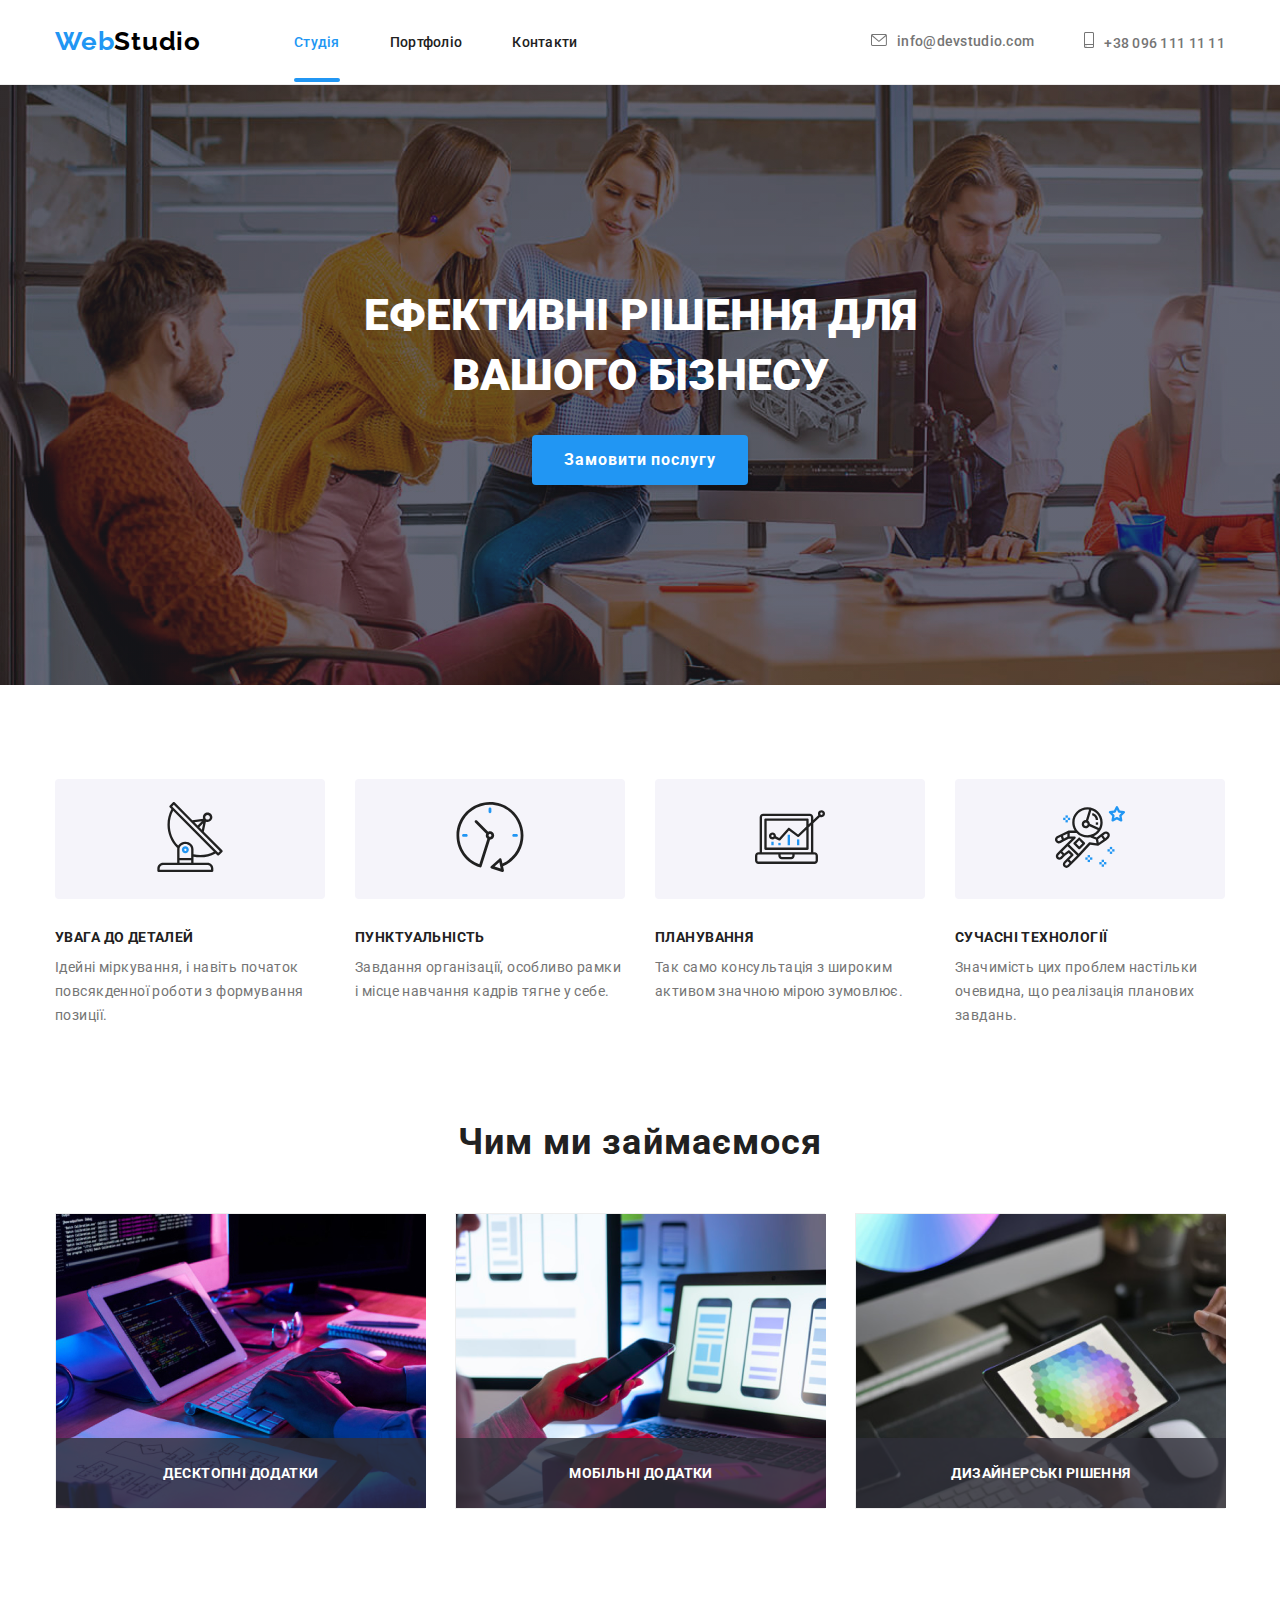
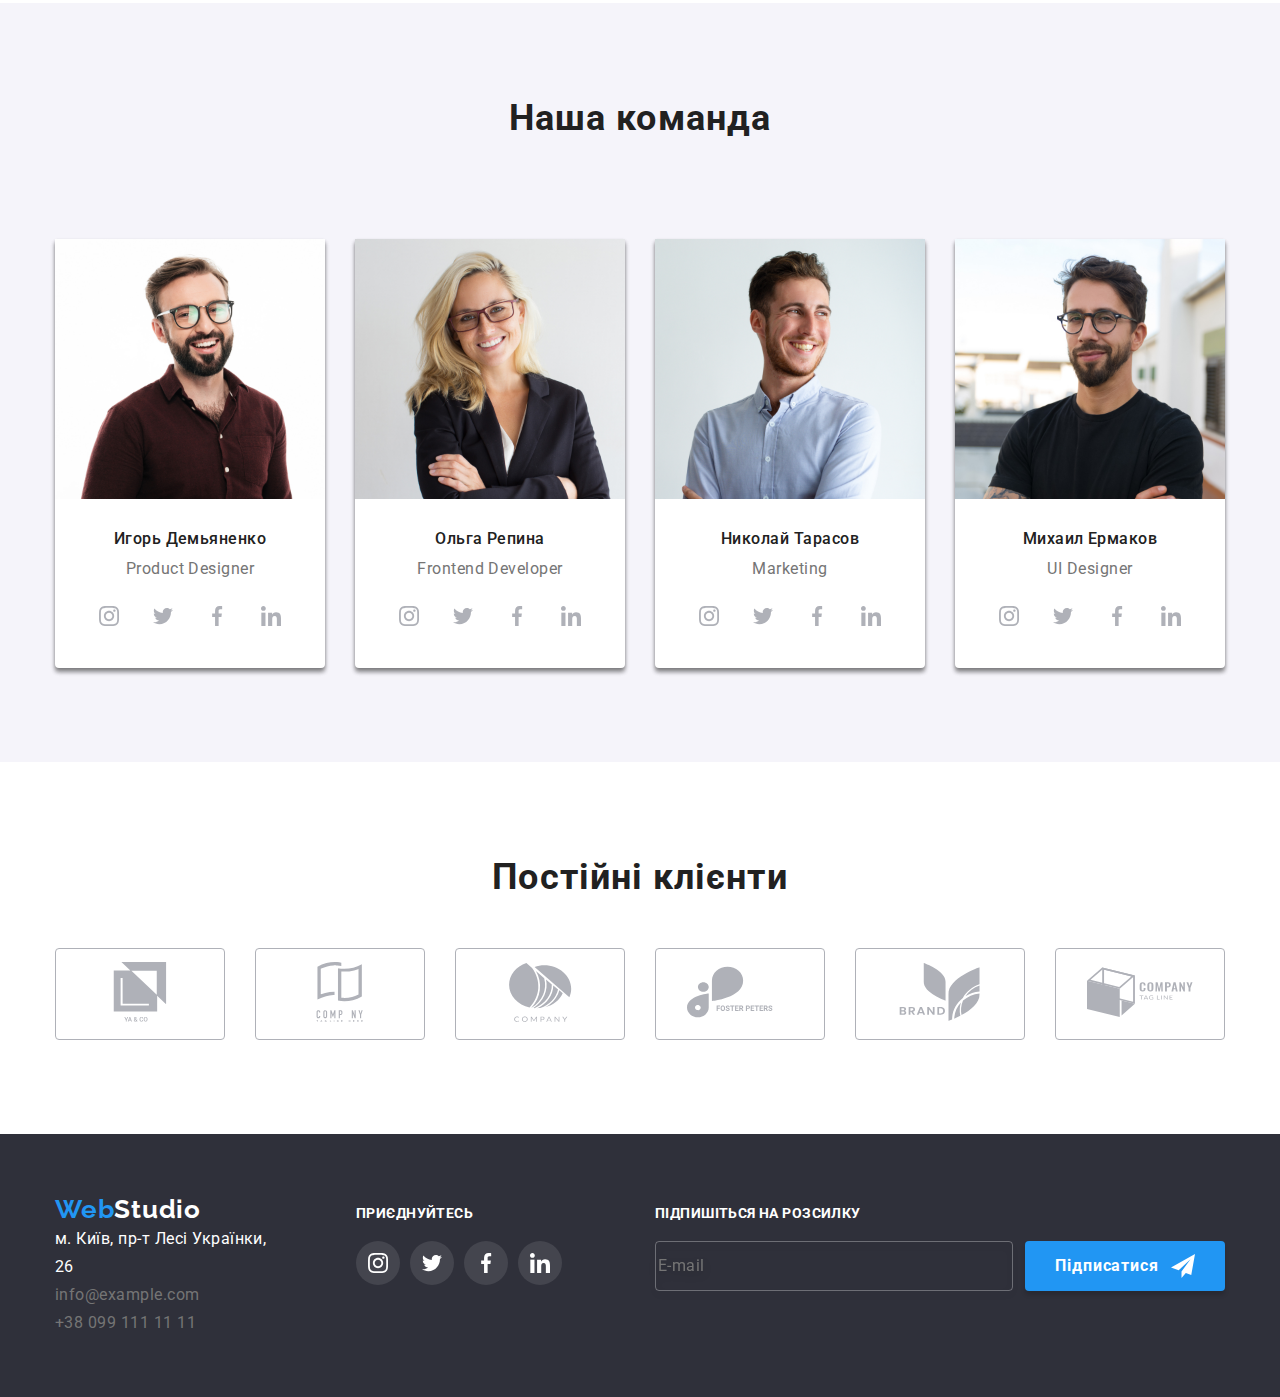
==== index.html @ ec744580 "hw#8" ====
<!DOCTYPE html>
<html lang="uk">
  <head>
    <meta charset="UTF-8" />
    <meta http-equiv="X-UA-Compatible" content="IE=edge" />
    <meta name="viewport" content="width=device-width, initial-scale=1.0" />
    <title>Document</title>
    <link rel="preconnect" href="https://fonts.googleapis.com" />
    <link rel="preconnect" href="https://fonts.gstatic.com" crossorigin />
    <link
      href="https://fonts.googleapis.com/css2?family=Raleway:wght@700&family=Roboto:wght@400;500;700;900&display=swap"
      rel="stylesheet"
    />
    <link
      rel="stylesheet"
      href="https://cdn.jsdelivr.net/npm/modern-normalize@1.1.0/modern-normalize.min.css"
    />
    <link rel="stylesheet" href="./css/main.min.css"/>
  </head>
  <body>
    <!--HEADER-->
    <header class="main-header">
      <div class="container main-header-container">
        <nav class="navigation">
          <a class="link logo" href="" lang="en"
            >Web<span class="logo__title">Studio</span></a
          >
          <ul class="menu list">
            <li class="menu__item">
              <a class="menu__link link current" href="./index.html">Студія</a>
            </li>
            <li class="menu__item">
              <a class="menu__link link" href="./portfolio.html">Портфоліо</a>
            </li>
            <li class="menu__item">
              <a class="menu__link link" href="">Контакти</a>
            </li>
          </ul>
        </nav>
        <ul class="list navigation list-contacts menu">
          <li class="menu__item">
            <div class="logo-contacts">
              <a class="contacts link" href="mailto:info@devstudio.com">
                <svg class="contacts__logo" width="16" height="12">
                  <use href="./images/sprite.svg#icon-mail"></use>
                </svg>info@devstudio.com</a>
            </div>
          </li>
          <li class="menu__item">
            <div class="logo-contacts">
              <a class="contacts link" href="tel:+380961111111">
                <svg class="contacts__logo" width="10" height="16">
                  <use href="./images/sprite.svg#icon-smartphone"></use>
                </svg>+38 096 111 11 11</a>
            </div>
          </li>
        </ul>
      </div>
    </header>
    <main>
      <!--HERO-->
      <section class="hero">
        <div class="container">
          <h1 class="main-title">Ефективні рішення для вашого бізнесу</h1>
          <button class="modal-btn" type="button" data-modal-open>Замовити послугу</button>
        </div>
      </section>
      <!--ABOUT-->
      <section class="section-main">
        <div class="container">
          <h2 hidden>Нащі переваги</h2>
          <ul class="list case">
            <li class="case__link">
              <div class="case__item">
                <div class="case__thumb">
                  <a href="" class="">
                    <svg class="case__logo" width="70" height="70">
                      <use href="./images/sprite.svg#icon-antenna"></use>
                    </svg>
                  </a>
                </div>
                <h3 class="case__title">УВАГА ДО ДЕТАЛЕЙ</h3>
                <p class="case__descr">
                  Ідейні міркування, і навіть початок повсякденної роботи з формування позиції.
                </p>
              </div>
            </li>
            <li class="case__link">
              <div class="case__item">
                <div class="case__thumb">
                  <a href="" class="">
                    <svg class="case__logo" width="70" height="70">
                      <use href="./images/sprite.svg#icon-clock"></use>
                    </svg>
                  </a>
                </div>
                <h3 class="case__title">ПУНКТУАЛЬНІСТЬ</h3>
                <p class="case__descr">
                  Завдання організації, особливо рамки і місце навчання кадрів тягне у себе.
                </p>
              </div>
            </li>
            <li class="case__link">
              <div class="case__item">
                <div class="case__thumb">
                  <a href="" class="">
                    <svg class="case__logo" width="70" height="70">
                      <use href="./images/sprite.svg#icon-diagram"></use>
                    </svg>
                  </a>
                </div>
                <h3 class="case__title">ПЛАНУВАННЯ</h3>
                <p class="case__descr">
                  Так само консультація з широким активом значною мірою зумовлює.
                </p>
              </div>
            </li>
            <li class="case__link">
              <div class="case__item">
                <div class="case__thumb">
                  <a href="" class="">
                    <svg class="case__logo" width="70" height="70">
                      <use href="./images/sprite.svg#icon-astronaut"></use>
                    </svg>
                  </a>
                </div>
                <h3 class="case__title">СУЧАСНІ ТЕХНОЛОГІЇ</h3>
                <p class="case__descr">
                  Значимість цих проблем настільки очевидна, що реалізація планових завдань.
                </p>
              </div>
            </li>
          </ul>
        </div>
      </section>
      <section class="section">
        <div class="container">
          <h2 class="section__heading">Чим ми займаємося</h2>
          <ul class="list box">
            <li class="box__element">
              <img
                src="./images/work/work1.jpg"
                alt="Варіант 1"
                width="370"
                height="294"
              />
              <div class="action">
                <p class="element">Десктопні додатки</p>
              </div>
            </li>
            <li class="box__element">
              <img
                src="./images/work/work2.jpg"
                alt="Варіант 2"
                width="370"
                height="294"
              />
              <div class="action">
                <p class="element">Мобільні додатки</p>
              </div>
            </li>
            <li class="box__element">
              <img
                src="./images/work/work3.jpg"
                alt="Варіант 3"
                width="370"
                height="294"
              />
              <div class="action">
                <p class="element">Дизайнерські рішення</p>
              </div>
            </li>
          </ul>
        </div>
      </section>
      <!--TEAM-->
      <section class="section container-team">
        <div class="container">
          <h2 class="section__heading">Наша команда</h2>
          <ul class="list grid">
            <li class="grid__list">
              <img
                src="./images/employers/product-designer.jpg"
                alt="Фото 1"
                width="270"
                height="260"
              />
              <div class="text-box">
                <h3 class="subtitle">Игорь Демьяненко</h3>
                <p class="section-description about" lang="en">
                  Product Designer
                </p>
                <ul class="social-list list">
                  <li class="social-list-item">
                    <a href="" class="social-list-link">
                      <svg class="social-list-icon" width="20" height="20">
                        <use href="./images/sprite.svg#icon-instagram"></use>
                      </svg>
                    </a>
                  </li>
                  <li class="social-list-item">
                    <a href="" class="social-list-link">
                      <svg class="social-list-icon" width="20" height="20">
                        <use href="./images/sprite.svg#icon-twitter"></use>
                      </svg>
                    </a>
                  </li>
                  <li class="social-list-item">
                    <a href="" class="social-list-link">
                      <svg class="social-list-icon" width="20" height="20">
                        <use href="./images/sprite.svg#icon-facebook"></use>
                      </svg>
                    </a>
                  </li>
                  <li class="social-list-item">
                    <a href="" class="social-list-link">
                      <svg class="social-list-icon" width="20" height="20">
                        <use href="./images/sprite.svg#icon-linkedin"></use>
                      </svg>
                    </a>
                  </li>
                </ul>
              </div>
            </li>
            <li class="grid__list">
              <img
                src="./images/employers/frontend-developer.jpg"
                alt="Фото 2"
                width="270"
                height="260"
              />
              <div class="text-box">
                <h3 class="subtitle">Ольга Репина</h3>
                <p class="section-description about" lang="en">
                  Frontend Developer
                </p>
                <ul class="social-list list">
                  <li class="social-list-item">
                    <a href="" class="social-list-link">
                      <svg class="social-list-icon" width="20" height="20">
                        <use href="./images/sprite.svg#icon-instagram"></use>
                      </svg>
                    </a>
                  </li>
                  <li class="social-list-item">
                    <a href="" class="social-list-link">
                      <svg class="social-list-icon" width="20" height="20">
                        <use href="./images/sprite.svg#icon-twitter"></use>
                      </svg>
                    </a>
                  </li>
                  <li class="social-list-item">
                    <a href="" class="social-list-link">
                      <svg class="social-list-icon" width="20" height="20">
                        <use href="./images/sprite.svg#icon-facebook"></use>
                      </svg>
                    </a>
                  </li>
                  <li class="social-list-item">
                    <a href="" class="social-list-link">
                      <svg class="social-list-icon" width="20" height="20">
                        <use href="./images/sprite.svg#icon-linkedin"></use>
                      </svg>
                    </a>
                  </li>
                </ul>
              </div>
            </li>
            <li class="grid__list">
              <img
                src="./images/employers/marketing.jpg"
                alt="Фото 3"
                width="270"
                height="260"
              />
              <div class="text-box">
                <h3 class="subtitle">Николай Тарасов</h3>
                <p class="section-description about" lang="en">Marketing</p>
                <ul class="social-list list">
                  <li class="social-list-item">
                    <a href="" class="social-list-link">
                      <svg class="social-list-icon" width="20" height="20">
                        <use href="./images/sprite.svg#icon-instagram"></use>
                      </svg>
                    </a>
                  </li>
                  <li class="social-list-item">
                    <a href="" class="social-list-link">
                      <svg class="social-list-icon" width="20" height="20">
                        <use href="./images/sprite.svg#icon-twitter"></use>
                      </svg>
                    </a>
                  </li>
                  <li class="social-list-item">
                    <a href="" class="social-list-link">
                      <svg class="social-list-icon" width="20" height="20">
                        <use href="./images/sprite.svg#icon-facebook"></use>
                      </svg>
                    </a>
                  </li>
                  <li class="social-list-item">
                    <a href="" class="social-list-link">
                      <svg class="social-list-icon" width="20" height="20">
                        <use href="./images/sprite.svg#icon-linkedin"></use>
                      </svg>
                    </a>
                  </li>
                </ul>
              </div>
            </li>
            <li class="grid__list">
              <img
                src="./images/employers/ui-designer.jpg"
                alt="Фото 4"
                width="270"
                height="260"
              />
              <div class="text-box">
                <h3 class="subtitle">Михаил Ермаков</h3>
                <p class="section-description about" lang="en">UI Designer</p>
                <ul class="social-list list">
                  <li class="social-list-item">
                    <a href="" class="social-list-link">
                      <svg class="social-list-icon" width="20" height="20">
                        <use href="./images/sprite.svg#icon-instagram"></use>
                      </svg>
                    </a>
                  </li>
                  <li class="social-list-item">
                    <a href="" class="social-list-link">
                      <svg class="social-list-icon" width="20" height="20">
                        <use href="./images/sprite.svg#icon-twitter"></use>
                      </svg>
                    </a>
                  </li>
                  <li class="social-list-item">
                    <a href="" class="social-list-link">
                      <svg class="social-list-icon" width="20" height="20">
                        <use href="./images/sprite.svg#icon-facebook"></use>
                      </svg>
                    </a>
                  </li>
                  <li class="social-list-item">
                    <a href="" class="social-list-link">
                      <svg class="social-list-icon" width="20" height="20">
                        <use href="./images/sprite.svg#icon-linkedin"></use>
                      </svg>
                    </a>
                  </li>
                </ul>
              </div>
            </li>
          </ul>
        </div>
      </section>
    </main>
    <!--CLIENTS-->
    <section class="section">
      <div class="container">
        <h2 class="section__heading">Постійні клієнти</h2>
        <ul class="list grid">
          <li class="grid__item">
            <a href="" class="company">
              <svg class="company__icon" width="106" height="60">
                <use href="./images/sprite.svg#icon-yaco"></use>
              </svg>
            </a>
          </li>
          <li class="grid__item">
            <a href="" class="company">
              <svg class="company__icon" width="106" height="60">
                <use href="./images/sprite.svg#icon-company1"></use>
              </svg>
            </a>
          </li>
          <li class="grid__item">
            <a href="" class="company">
              <svg class="company__icon" width="106" height="60">
                <use href="./images/sprite.svg#icon-company2"></use>
              </svg>
            </a>
          </li>
          <li class="grid__item">
            <a href="" class="company">
              <svg class="company__icon" width="106" height="60">
                <use href="./images/sprite.svg#icon-company3"></use>
              </svg>
            </a>
          </li>
          <li class="grid__item">
            <a href="" class="company">
              <svg class="company__icon" width="106" height="60">
                <use href="./images/sprite.svg#icon-brand"></use>
              </svg>
            </a>
          </li>
          <li class="grid__item">
            <a href="" class="company">
              <svg class="company__icon" width="106" height="60">
                <use href="./images/sprite.svg#icon-company4"></use>
              </svg>
            </a>
          </li>
        </ul>
      </div>
    </section>
    <!--FOOTER-->
    <footer class="bottom">
      <div class="container">
        <div class="footer-containe">
          <address>
            <a class="link logo logo-footer" href="" lang="en"
              >Web<span class="logo-title-white">Studio</span></a
            >
            <ul class="list list-footer">
              <li>
                <a
                  class="link section-description section-description-black logo-footer"
                  href="https://goo.gl/maps/r5gBS1qjFHv6yzp58"
                  target="_blank"
                  rel="noopener noreferrer"
                  >м. Київ, пр-т Лесі Українки, 26</a
                >
              </li>
              <li>
                <a
                  class="link section-description logo-footer"
                  href="mailto:info@example.com"
                  >info@example.com</a
                >
              </li>
              <li>
                <a
                  class="link section-description logo-footer"
                  href="tel:+380991111111"
                  >+38 099 111 11 11</a
                >
              </li>
            </ul>
          </address>
          <div class="menu-footer">
            <h3 class="footer-title">приєднуйтесь</h3>
            <ul class="social-list-footer list">
              <li class="social-list-item">
                <a href="" class="social-list-link-footer">
                  <svg class="social-link-icon-footer" width="20" height="20">
                    <use href="./images/sprite.svg#icon-instagram"></use>
                  </svg>
                </a>
              </li>
              <li class="social-list-item">
                <a href="" class="social-list-link-footer">
                  <svg class="social-link-icon-footer" width="20" height="20">
                    <use href="./images/sprite.svg#icon-twitter"></use>
                  </svg>
                </a>
              </li>
              <li class="social-list-item">
                <a href="" class="social-list-link-footer">
                  <svg class="social-link-icon-footer" width="20" height="20">
                    <use href="./images/sprite.svg#icon-facebook"></use>
                  </svg>
                </a>
              </li>
              <li class="social-list-item">
                <a href="" class="social-list-link-footer">
                  <svg class="social-link-icon-footer" width="20" height="20">
                    <use href="./images/sprite.svg#icon-linkedin"></use>
                  </svg>
                </a>
              </li>
            </ul>
          </div>
          <form class="footer-form">
            <label class="footer-form-field">
              <span class="footer-form-input-desc">Підпишіться на розсилку</span>
              <span class="footer-form-input-wrapper">
                <input 
                type="email" 
                name="footer_email"
                class="footer-form-input"
                placeholder="E-mail"
                required/>
              </span>
            </label>
            <button type="submit" class="footer-btn-send">
              Підписатися
            <svg class="footer-btn-send-icon" width="24" height="24">
              <use href="./images/sprite.svg#icon-btn-send"></use>
            </svg>
            </button>
          </form>
        </div>
      </div>
    </footer>
    <div class="backdrop is-hidden" data-modal>
      <div class="modal">
        <button type="button" class="modal-close-btn" data-modal-close>
<svg class="modal-close-btn-icon" width="18" height="18">
  <use href="./images/sprite.svg#icon-modal-close"></use>
</svg>
        </button>
        <form class="modal-form">
          <p class="modal-form-title">Залиште свої дані, ми вам передзвонимо</p>
          <label class="modal-form-field">
            <span class="modal-form-input-desc">Ім'я</span>
            <span class="modal-form-input-wrapper">
              <input 
              type="text" 
              name="user_name" 
              class="modal-form-input" 
              pattern="^[a-zA-Zа-яА-Я]"
              minlength="2"/>
              <svg class="modal-form-input-icon" width="18" height="18">
                <use href="./images/sprite.svg#icon-person-black"></use>
              </svg>
            </span>
          </label>
          <label class="modal-form-field">
            <span class="modal-form-input-desc">Телефон</span>
            <span class="modal-form-input-wrapper">
              <input 
              type="tel" 
              name="user_phone" 
              class="modal-form-input" 
              pattern="[0-9]{3}-[0-9]{3}-[0-9]{2}-[0-9]{2}"
              title="xxx-xxx-xx-xx"/>
              <svg class="modal-form-input-icon" width="18" height="18">
                <use href="./images/sprite.svg#icon-phone-black"></use>
              </svg>
            </span>
          </label>
          <label class="modal-form-field">
            <span class="modal-form-input-desc">Пошта</span>
            <span class="modal-form-input-wrapper">
              <input 
              type="email" 
              name="user_mail" 
              class="modal-form-input"/>
              <svg class="modal-form-input-icon" width="18" height="18">
                <use href="./images/sprite.svg#icon-email-black"></use>
              </svg>
            </span>
          </label>
          <label class="modal-form-field">
            <span class="modal-form-input-desc">Коментар</span>
            <textarea 
            name="user_message" 
            class="modal-form-message" 
            placeholder="Введіть текст"></textarea>
          </label>
          <input
          id="user-policy" 
          type="checkbox" 
          name="user_policy" 
          class="modal-form-check visually-hidden"/>
          <label 
          for="user-policy" 
          class="modal-form-check-desc">Погоджуюся з розсилкою та приймаю&nbsp;<a href="" class="modal-form-check-title"> Умови договору</a>
        </label>
          <button type="submit" class="modal-form-submit">Відправити</button>
        </form>
      </div>
  </div>
  <script src="./js/modal.js"></script>
  </body>
</html>
---- css/main.min.css ----
:root{--accent-color: #2196f3;--primary-font: "Roboto", sans-serif;--secondary-font: "Raleway", sans-serif;--primary-text-color: #212121;--accent-color-logo: #2196f3;--secondary-color: #ffffff;--contacts-color: #757575}.visually-hidden{position:absolute;width:1px;height:1px;margin:-1px;padding:0;overflow:hidden;border:0;clip:rect(0, 0, 0, 0)}.footer-btn-send,.modal-close-btn,.social-list-link-footer,.social-list-link,.case__thumb{display:flex;align-items:center;justify-content:center}h1,h2,h3,h4,p{margin-top:0;margin-bottom:0}ul,ol{margin-top:0;margin-bottom:0;padding-left:0}.current::after{position:absolute;content:"";display:block;background:var(--accent-color);border-radius:2px;width:100%;height:4px;bottom:0}img{display:block}button{cursor:pointer}button:hover,button:focus{color:var(--secondary-color);background-color:rgba(0,0,0,0)}.list{list-style:none}.link{text-decoration:none}body{margin:0;font-family:var(--primary-font);font-size:14px;color:var(--primary-text-color)}.section{padding-top:94px;padding-bottom:94px}.container{width:1200px;margin-left:auto;margin-right:auto;padding-left:15px;padding-right:15px}.section-description{font-family:var(--primary-font);font-style:normal;font-size:16px;font-weight:400;line-height:1.75;letter-spacing:.03em;color:var(--contacts-color);margin-bottom:9px}.section__heading{margin-bottom:50px;font-size:36px;font-weight:700;line-height:1.1666666667;letter-spacing:.03em;text-align:center}.grid{display:flex;flex-wrap:nowrap}.case{display:flex;flex-wrap:nowrap;justify-content:center}.box{display:flex;flex-wrap:wrap;margin-top:50px}.main-header{border-bottom:1px solid #ececec}.header{display:flex}.main-header-container{display:flex;align-items:center}.navigation{display:flex;align-items:center}.site-nav{display:flex;margin-left:auto}.list-contacts{margin-left:auto}.menu{display:flex;align-items:center}.logo{font-family:var(--secondary-font);font-style:normal;font-size:26px;font-weight:700;line-height:1.1923076923;letter-spacing:.03em;color:var(--accent-color-logo);margin-right:93px}.logo__title{font-family:var(--secondary-font);font-style:normal;font-size:26px;font-weight:700;line-height:1.1923076923;letter-spacing:.03em;color:#000}.contacts__logo{margin-right:10px;fill:currentColor}.contacts__logo:hover,.contacts__logo:focus{color:var(--accent-color)}.logo-contacts{display:flex;align-items:center}.menu__item:not(:last-child){margin-right:50px}.menu__link{transition:color 250ms cubic-bezier(0.4, 0, 0.2, 1);padding:32px 0;display:block;font-size:14px;font-weight:500;line-height:1.1428571429;letter-spacing:.02em;color:var(--primary-text-color)}.menu__link:hover,.menu__link:focus{color:var(--accent-color)}.contacts{transition:color 250ms cubic-bezier(0.4, 0, 0.2, 1);padding:32px 0;font-weight:500;line-height:1.14;letter-spacing:.02em;color:var(--contacts-color)}.contacts:hover,.contacts:focus{color:var(--accent-color)}.current{position:relative;color:#2196f3}.hero{padding:200px 0;background:#2f303a;max-width:1600px;margin-left:auto;margin-right:auto;background-image:linear-gradient(rgba(47, 48, 58, 0.4), rgba(47, 48, 58, 0.4)),url("../images/hero/hero.jpg");background-size:cover;background-color:#c4c4c4}.main-title{font-family:var(--primary-font);font-style:normal;max-width:650px;font-size:44px;font-weight:900;line-height:1.3636363636;text-align:center;margin:0 auto;text-transform:uppercase;color:var(--secondary-color);margin-bottom:30px}.modal-btn{transition-property:background-color;transition-duration:250ms;transition-timing-function:cubic-bezier(0.4, 0, 0.2, 1);padding-top:10px;padding-bottom:10px;padding-left:32px;padding-right:32px;font-family:inherit;font-size:16px;font-weight:700;line-height:1.875;display:block;margin:0 auto;letter-spacing:.06em;color:var(--secondary-color);background-color:var(--accent-color);box-shadow:0px 4px 4px rgba(0,0,0,.15);border-radius:4px;border:none}.modal-btn:hover,.modal-btn:focus{background-color:#188ce8}.flex-item{margin-right:8px}.flex-item:last-child{margin-right:0}.btn-active{transition:color 250ms cubic-bezier(0.4, 0, 0.2, 1),background-color 250ms cubic-bezier(0.4, 0, 0.2, 1),box-shadow 250ms cubic-bezier(0.4, 0, 0.2, 1);font-family:inherit;font-size:16px;font-weight:500;line-height:1.625;border:none;padding:6px 22px;letter-spacing:.03em;color:var(--primary-text-color);border-radius:4px}.btn-active:hover,.btn-active:focus{color:var(--secondary-color);background-color:#188ce8;box-shadow:0px 1px 1px rgba(0,0,0,.12),0px 4px 4px rgba(0,0,0,.06),1px 4px 6px rgba(0,0,0,.16)}.current-1{background:var(--accent-color);color:var(--secondary-color)}.box__element{position:relative;transition:box-shadow 250ms cubic-bezier(0.4, 0, 0.2, 1);width:370px;margin-right:30px;margin-bottom:30px;background:#fff;border:1px solid #eee}.box__element:hover,.box__element:focus{box-shadow:0px 1px 1px rgba(0,0,0,.12),0px 4px 4px rgba(0,0,0,.06),1px 4px 6px rgba(0,0,0,.16)}.box__element:nth-child(3n){margin-right:0}.box__element:nth-last-child(-n+3){margin-bottom:0}.wrapper__text{padding-top:20px;padding-bottom:20px;padding-left:24px;padding-right:24px}.wrapper{display:block;width:370px;text-decoration:none}.wrapper__img{position:relative;overflow:hidden}.wrapper__overlay{position:absolute;top:0;left:0;overflow:auto;transform:translate(0, 100%);transition:transform 250ms cubic-bezier(0.4, 0, 0.2, 1);font-family:"Roboto";font-style:normal;font-size:18px;font-weight:400;line-height:1.5555555556;letter-spacing:.03em;color:#fff;background:rgba(33,150,243,.9);padding:24px 63px}.box__element:hover .wrapper__overlay{transform:translate(0, 0)}.wrapper__title{font-family:var(--primary-font);font-style:normal;font-size:18px;font-weight:700;line-height:2;letter-spacing:.06em;color:var(--primary-text-color);margin-bottom:4px}.wrapper__description{font-family:var(--primary-font);font-style:normal;font-size:16px;font-weight:400;line-height:1.875;letter-spacing:.03em;color:var(--contacts-color)}.section-main{padding-top:94px}.case__link{width:270px;margin-right:30px}.case__link:nth-child(4n){margin-right:0}.case__item{display:block;text-align:start}.case__thumb{height:120px;border-radius:4px;background-color:#f5f4fa;margin-bottom:30px}.case__title{font-family:var(--primary-font);font-style:normal;font-size:14px;font-weight:700;line-height:1.1428571429;letter-spacing:.03em;text-transform:uppercase;color:var(--primary-text-color);margin-bottom:10px}.case__descr{font-family:var(--primary-font);font-style:normal;font-size:14px;font-weight:400;line-height:1.7142857143;letter-spacing:.03em;color:var(--contacts-color)}.action{position:absolute;bottom:0;left:0;width:370px;min-height:70px;background:rgba(47,48,58,.8);display:flex;align-items:center;justify-content:center}.element{font-family:"Roboto";font-style:normal;font-size:14px;font-weight:700;line-height:1.1428571429;text-align:center;letter-spacing:.03em;text-transform:uppercase;color:#fff}.container-team{background-color:#f5f4fa}.grid__list{background-color:#fff;width:270px;margin-right:30px;margin-top:50px;box-shadow:0px 4px 4px rgba(0,0,0,.25),0px 4px 4px rgba(0,0,0,.25),0px 1px 3px rgba(0,0,0,.12);border-radius:0px 0px 4px 4px}.grid__list:nth-child(4n){margin-right:0}.text-box{display:block;text-align:center;padding-top:30px;padding-bottom:30px}.subtitle{font-style:normal;font-size:16px;font-weight:500;line-height:1.25;text-align:center;letter-spacing:.03em;margin-bottom:10px}.about{line-height:1.19;text-align:center}.social-list{display:flex;justify-content:center;gap:10px;margin-top:16px}.social-list-link{transition:background-color 250ms cubic-bezier(0.4, 0, 0.2, 1);width:44px;height:44px;border-radius:50%;background-color:#fff}.social-list-link:hover,.social-list-link:focus{background-color:var(--accent-color)}.social-list-link:hover .social-list-icon,.social-list-link:hover .social-list-icon,.social-list-link:focus .social-list-icon,.social-list-link:focus .social-list-icon{fill:var(--secondary-color)}.social-list-icon{transition:fill 250ms cubic-bezier(0.4, 0, 0.2, 1);fill:#afb1b8}.grid__item{transition:fill 250ms cubic-bezier(0.4, 0, 0.2, 1),border 250ms cubic-bezier(0.4, 0, 0.2, 1),border-radius 250ms cubic-bezier(0.4, 0, 0.2, 1);width:170px;height:92px;display:flex;justify-content:center;align-items:center;margin-right:30px;border:1px solid #afb1b8;border-radius:4px}.grid__item:nth-child(6n){margin-right:0}.grid__item:hover,.grid__item:focus{fill:var(--accent-color);border:1px solid var(--accent-color);border-radius:4px}.grid__item:hover .company__icon,.grid__item:hover .company__icon,.grid__item:focus .company__icon,.grid__item:focus .company__icon{fill:var(--accent-color)}.company__icon{fill:#afb1b8}.bottom{background:#2f303a;justify-content:flex-start;padding-top:60px;padding-bottom:60px}.footer-containe{display:flex;align-items:baseline}.logo-footer{margin-right:auto;margin-bottom:20px}.logo-title-white{font-family:var(--secondary-font);font-style:normal;font-size:26px;font-weight:700;line-height:1.1923076923;letter-spacing:.03em;color:#fff}.list-footer{margin-right:70px}.section-description-black{color:var(--secondary-color);font-style:normal}.menu-footer{width:206px;height:80px;display:block}.footer-title{font-family:"Roboto";font-style:normal;font-size:14px;font-weight:700;line-height:1.1428571429;letter-spacing:.03em;text-transform:uppercase;color:#fff;margin-bottom:20px}.social-list-footer{display:flex;justify-content:center;gap:10px}.social-list-link-footer{transition:background-color 250ms cubic-bezier(0.4, 0, 0.2, 1);width:44px;height:44px;border-radius:50%;background-color:rgba(255,255,255,.1)}.social-list-link-footer:hover,.social-list-link-footer:focus{background-color:var(--accent-color)}.social-link-icon-footer{fill:#fff}.logo-list{margin-right:auto}.backdrop{position:fixed;top:0;left:0;z-index:100;width:100%;height:100%;background-color:rgba(0,0,0,.2);transition:opacity 250ms cubic-bezier(0.4, 0, 0.2, 1),visibility 250ms cubic-bezier(0.4, 0, 0.2, 1)}.backdrop.is-hidden{opacity:0;pointer-events:none;visibility:hidden}.backdrop.is-hidden.modal{transform:translate(-50% -50%) scale(0.7)}.modal-close-btn{position:absolute;top:8px;right:8px;width:30px;height:30px;border-radius:50%;background-color:#fff;border:1px solid rgba(0,0,0,.1);padding:0}.modal-close-btn:hover,.modal-close-btn:focus{fill:var(--accent-color)}.modal{position:absolute;top:50%;left:50%;padding:40px;transform:translate(-50%, -50%) scale(1);min-width:528px;min-height:581px;background:#fff;box-shadow:0px 1px 3px rgba(0,0,0,.12),0px 1px 1px rgba(0,0,0,.14),0px 2px 1px rgba(0,0,0,.2);border-radius:4px;transition:box-shadow 250ms,transform 250ms cubic-bezier(0.4, 0, 0.2, 1)}.footer-form{display:flex;align-items:end;margin-left:93px}.footer-form-field{width:358px;margin-right:12px}.footer-form-input-desc{display:block;font-family:var(--primary-font);font-style:normal;font-size:14px;font-weight:700;line-height:1.1428571429;letter-spacing:.03em;text-transform:uppercase;color:var(--secondary-color);margin-bottom:20px}.footer-form-input-wrapper{min-width:358px;height:50px}.footer-form-input{width:100%;height:50px;font-family:var(--primary-font);font-style:normal;font-size:16px;font-weight:400;line-height:1.25;display:flex;align-items:center;letter-spacing:.03em;color:rgba(255,255,255,.6);border:1px solid rgba(255,255,255,.3);filter:drop-shadow(0px 4px 4px rgba(0, 0, 0, 0.15));border-radius:4px;background-color:rgba(0,0,0,0)}.footer-btn-send{min-width:200px;height:50px;font-family:var(--primary-font);font-style:normal;font-size:16px;font-weight:700;line-height:1.875;text-align:center;letter-spacing:.06em;color:var(--secondary-color);background:var(--accent-color);box-shadow:0px 4px 4px rgba(0,0,0,.15);border-radius:4px;border:none;transition:background 250ms cubic-bezier(0.4, 0, 0.2, 1)}.footer-btn-send:hover,.footer-btn-send:focus{background-color:#188ce8}.footer-btn-send-icon{margin-left:12px}.modal-form{display:flex;flex-direction:column}.modal-form-title{font-family:var(--secondary-font);font-style:normal;font-size:20px;font-weight:700;line-height:1.15;text-align:center;letter-spacing:.03em;color:var(--primary-text-color);padding-bottom:12px}.modal-form-field{margin-bottom:10px}.modal-form-input-desc{display:block;font-family:var(--primary-font);font-style:normal;font-size:12px;font-weight:400;line-height:1.1666666667;letter-spacing:.01em;color:var(--contacts-color);margin-bottom:4px}.modal-form-input-wrapper{display:block;position:relative}.modal-form-input{width:100%;height:40px;border:1px solid rgba(33,33,33,.2);border-radius:4px;padding-left:42px;color:#000;transition:border-color 250ms cubic-bezier(0.4, 0, 0.2, 1);cursor:pointer}.modal-form-input:focus{outline:none;border-color:var(--accent-color-logo)}.modal-form-input:focus+.modal-form-input-icon{fill:var(--accent-color-logo)}.modal-form-input-icon{position:absolute;top:50%;left:12px;transform:translateY(-50%);display:block}.modal-form-message{width:100%;height:120px;border:1px solid rgba(33,33,33,.2);border-radius:4px;padding:12px 16px;resize:none;transition:border-color 250ms cubic-bezier(0.4, 0, 0.2, 1)}.modal-form-message::placeholder{color:rgba(117,117,117,.5)}.modal-form-message:focus{outline:none;border-color:var(--accent-color-logo)}.modal-form-check-desc{display:flex;align-items:center;font-family:var(--primary-font);font-style:normal;font-size:14px;font-weight:400;line-height:1.7142857143;letter-spacing:.03em;color:var(--contacts-color);margin-bottom:30px;margin-left:12px}.modal-form-check-desc::before{display:block;width:16px;height:15px;content:"";background-image:url(../images/checkbox-black.svg);cursor:pointer;transition:background-image 250ms cubic-bezier(0.4, 0, 0.2, 1);margin-right:7px}.modal-form-check:checked+.modal-form-check-desc::before{background-image:url(../images/checkbox-blue.svg)}.modal-form-check:focus+.modal-form-check-desc::before{outline:#2196f3;border-radius:2px}.modal-form-check-title{font-family:var(--primary-font);font-style:normal;font-size:14px;font-weight:400;line-height:1.7142857143;letter-spacing:.03em;text-decoration-line:underline;color:var(--accent-color)}.modal-form-submit{transition-property:background-color;transition-duration:250ms;transition-timing-function:cubic-bezier(0.4, 0, 0.2, 1);padding-top:10px;padding-bottom:10px;padding-left:55px;padding-right:55px;font-family:inherit;font-size:16px;font-weight:700;line-height:1.875;display:block;margin:0 auto;letter-spacing:.06em;color:var(--secondary-color);background-color:var(--accent-color);box-shadow:0px 4px 4px rgba(0,0,0,.15);border-radius:4px;border:none}.modal-form-submit:hover,.modal-form-submit:focus{background-color:#188ce8}/*# sourceMappingURL=main.min.css.map */
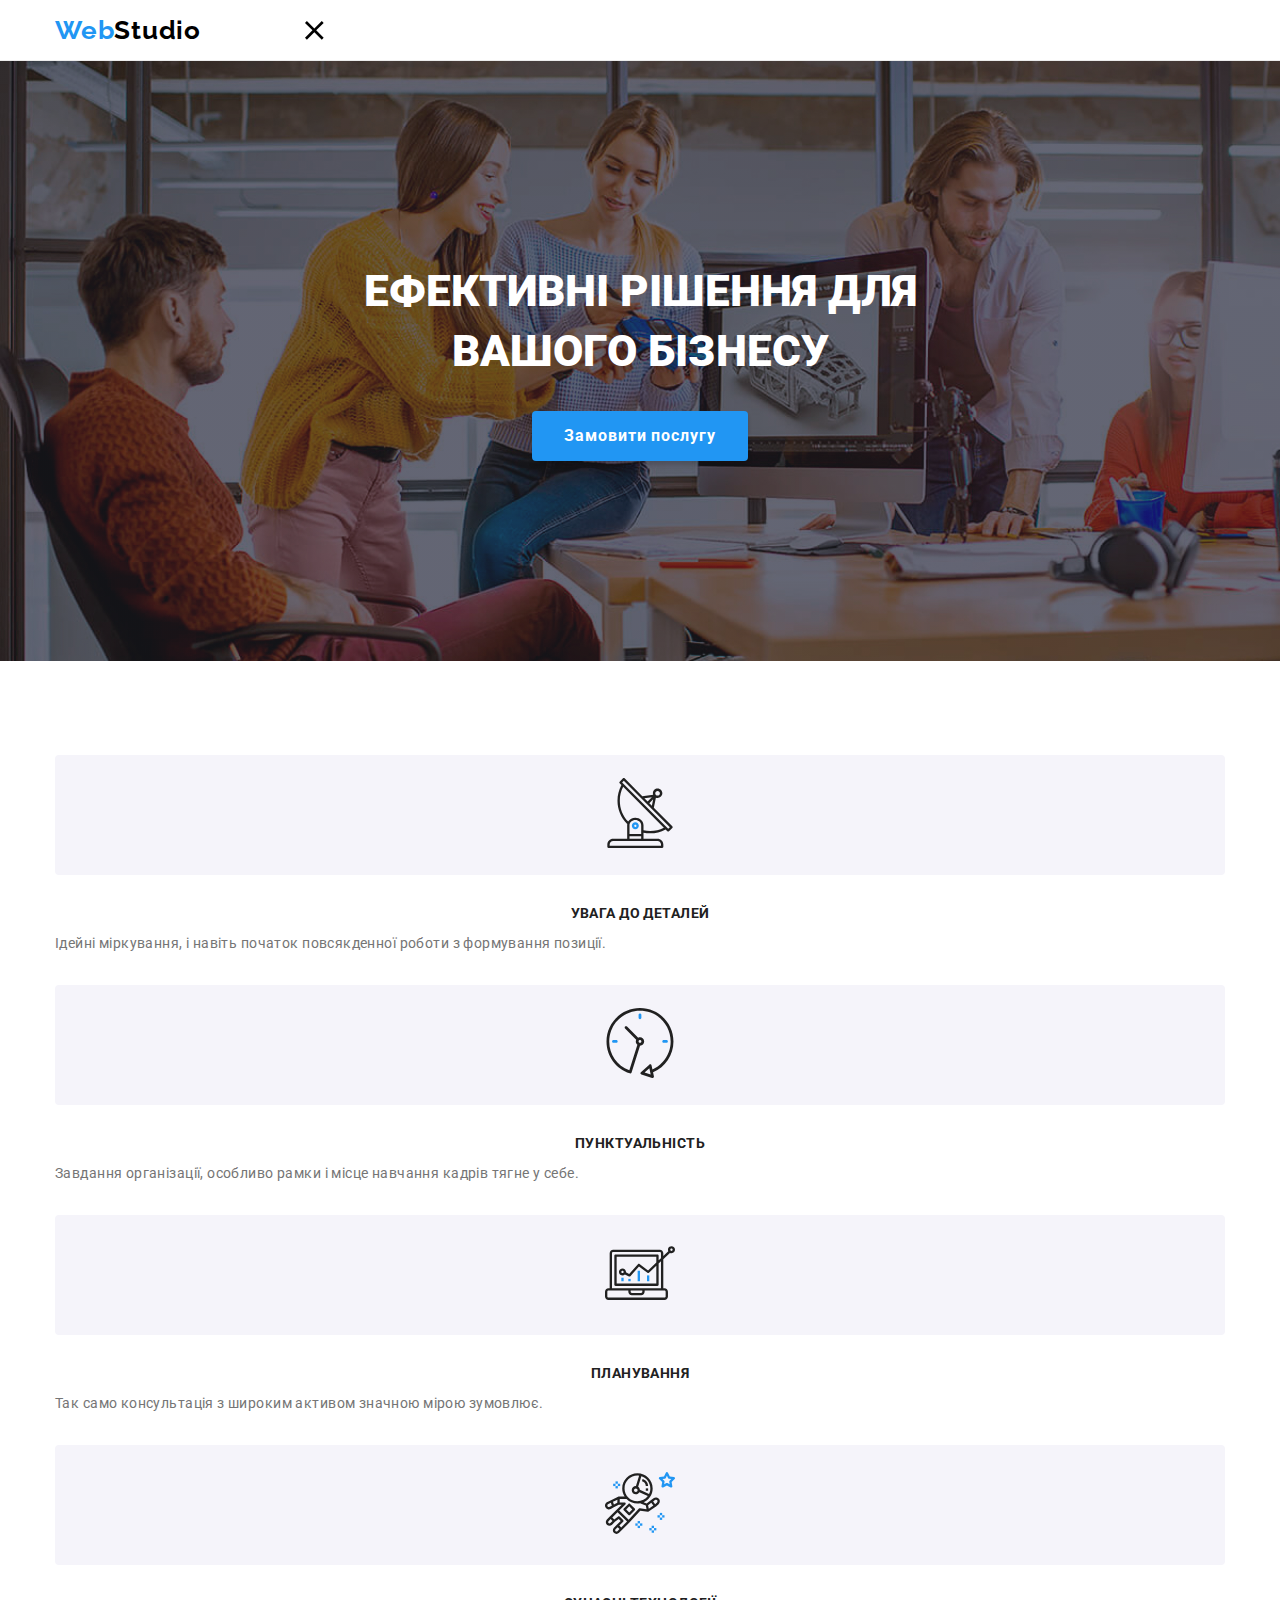
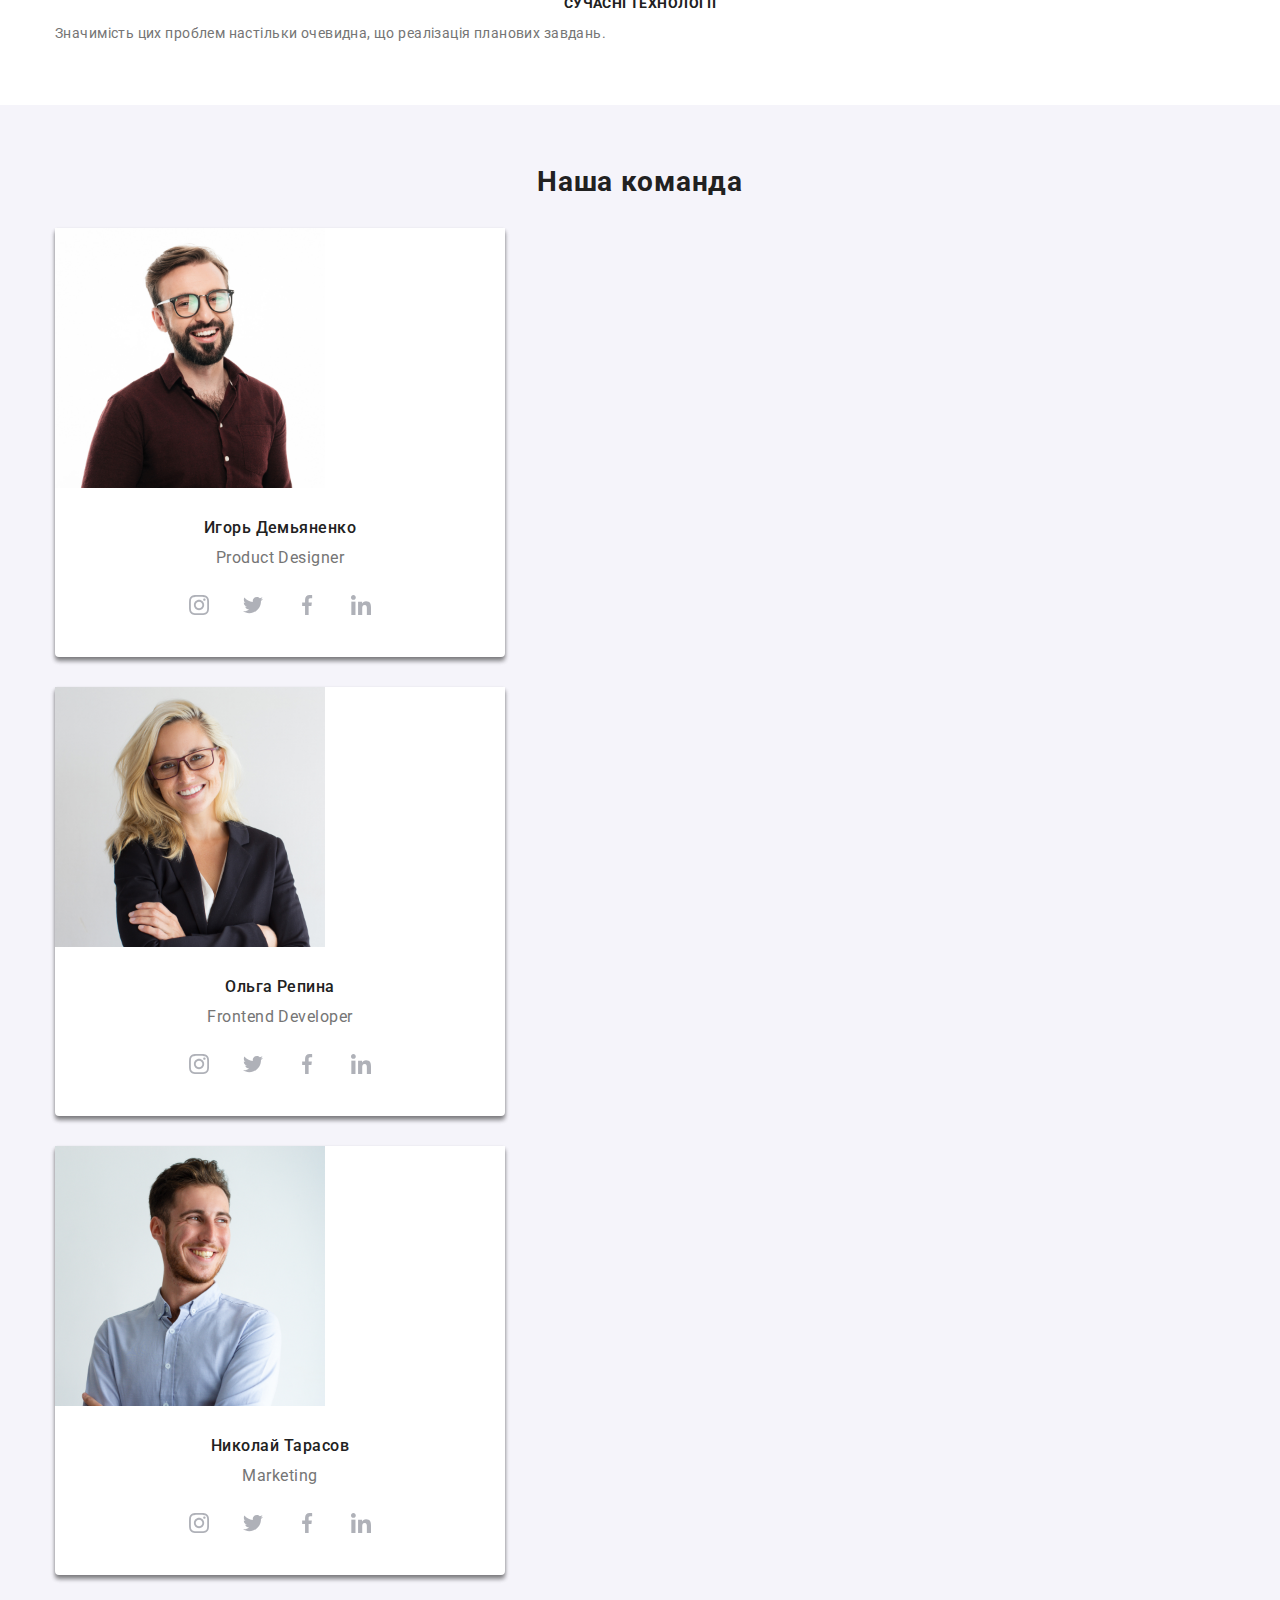
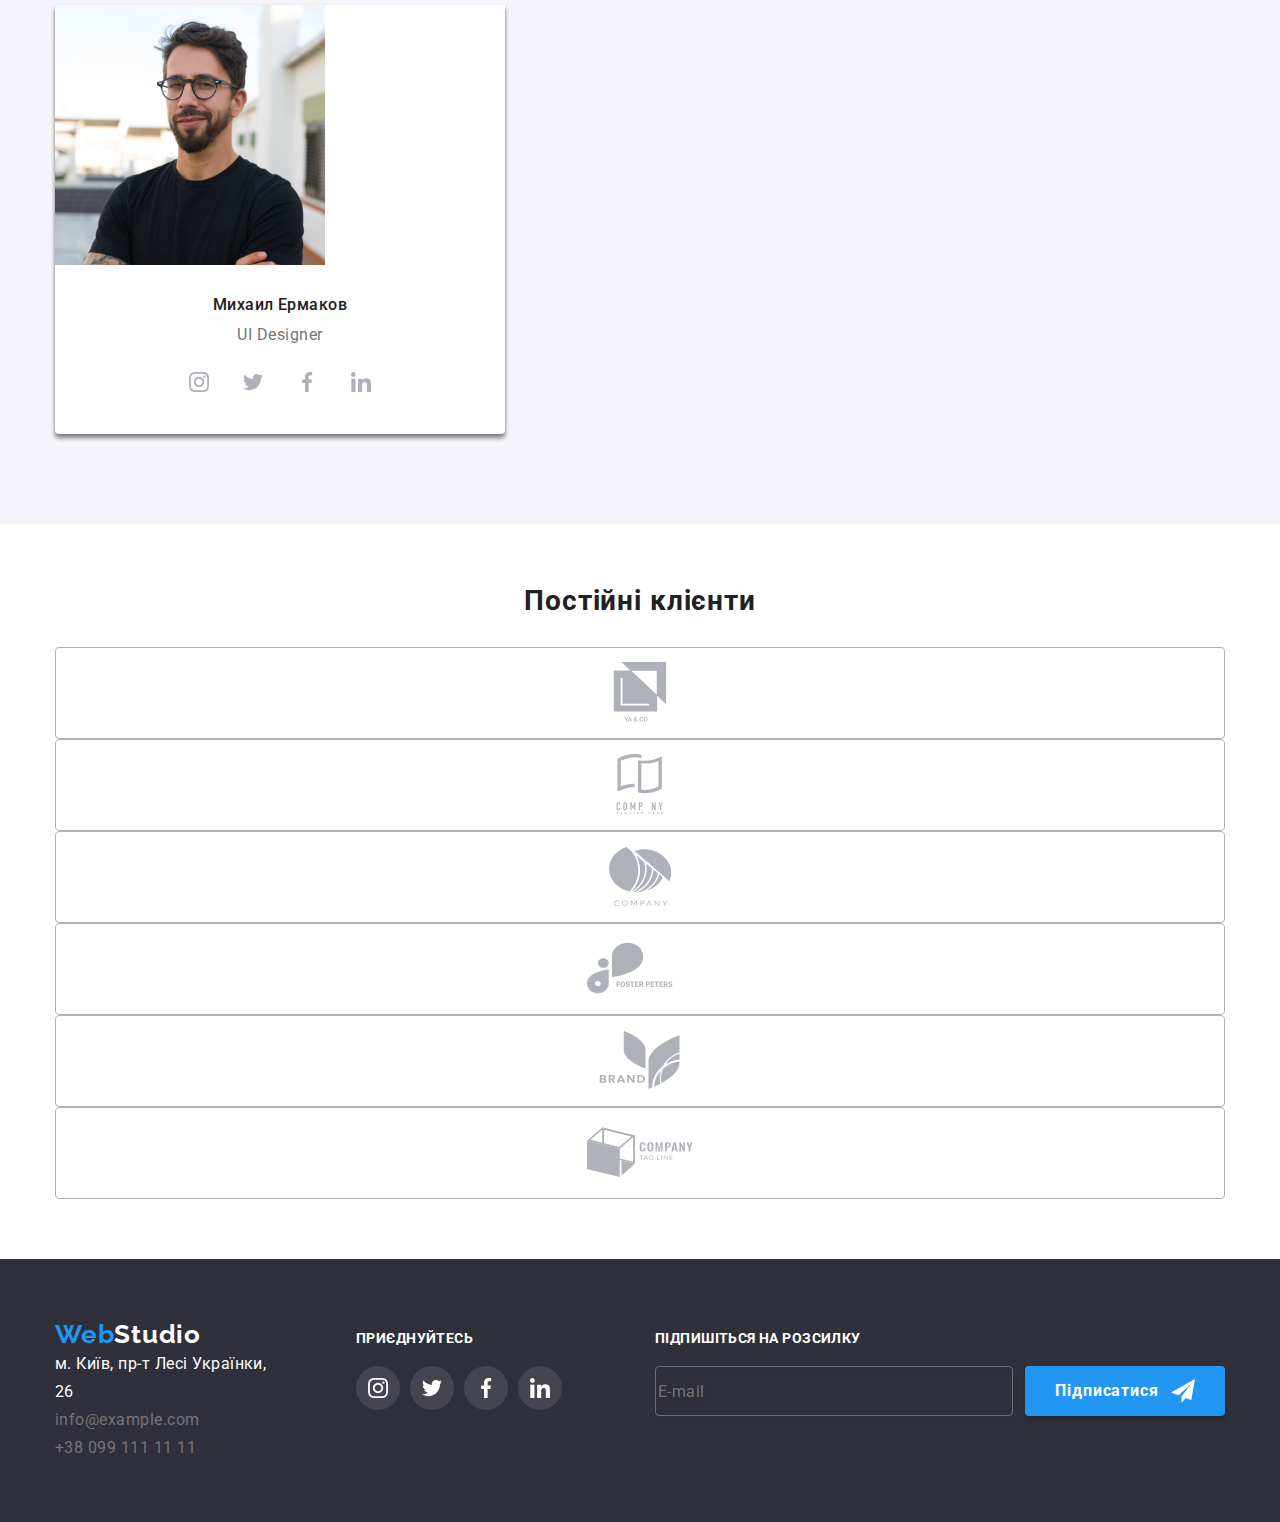
==== commit 653ba38f: "hw#8 mobile" ====
--- a/index.html
+++ b/index.html
@@ -36,6 +36,13 @@
               <a class="menu__link link" href="">Контакти</a>
             </li>
           </ul>
+          <button type="button" class="btn-mobile is-open" aria-expanded="false">
+            <svg width="40" heigh="40" 
+            aria-label="Перемиикач мобільного меню">
+              <use class="icon-cross" href="./images/sprite.svg#icon-close_40px"></use>
+              <use class="icon-menu" href="./images/sprite.svg#icon-menu_40px"></use>
+            </svg>
+          </button>
         </nav>
         <ul class="list navigation list-contacts menu">
           <li class="menu__item">
@@ -133,7 +140,7 @@
           </ul>
         </div>
       </section>
-      <section class="section">
+      <section class="section instance">
         <div class="container">
           <h2 class="section__heading">Чим ми займаємося</h2>
           <ul class="list box">
--- a/css/main.min.css
+++ b/css/main.min.css
@@ -1 +1 @@
-:root{--accent-color: #2196f3;--primary-font: "Roboto", sans-serif;--secondary-font: "Raleway", sans-serif;--primary-text-color: #212121;--accent-color-logo: #2196f3;--secondary-color: #ffffff;--contacts-color: #757575}.visually-hidden{position:absolute;width:1px;height:1px;margin:-1px;padding:0;overflow:hidden;border:0;clip:rect(0, 0, 0, 0)}.footer-btn-send,.modal-close-btn,.social-list-link-footer,.social-list-link,.case__thumb{display:flex;align-items:center;justify-content:center}h1,h2,h3,h4,p{margin-top:0;margin-bottom:0}ul,ol{margin-top:0;margin-bottom:0;padding-left:0}.current::after{position:absolute;content:"";display:block;background:var(--accent-color);border-radius:2px;width:100%;height:4px;bottom:0}img{display:block}button{cursor:pointer}button:hover,button:focus{color:var(--secondary-color);background-color:rgba(0,0,0,0)}.list{list-style:none}.link{text-decoration:none}body{margin:0;font-family:var(--primary-font);font-size:14px;color:var(--primary-text-color)}.section{padding-top:94px;padding-bottom:94px}.container{width:1200px;margin-left:auto;margin-right:auto;padding-left:15px;padding-right:15px}.section-description{font-family:var(--primary-font);font-style:normal;font-size:16px;font-weight:400;line-height:1.75;letter-spacing:.03em;color:var(--contacts-color);margin-bottom:9px}.section__heading{margin-bottom:50px;font-size:36px;font-weight:700;line-height:1.1666666667;letter-spacing:.03em;text-align:center}.grid{display:flex;flex-wrap:nowrap}.case{display:flex;flex-wrap:nowrap;justify-content:center}.box{display:flex;flex-wrap:wrap;margin-top:50px}.main-header{border-bottom:1px solid #ececec}.header{display:flex}.main-header-container{display:flex;align-items:center}.navigation{display:flex;align-items:center}.site-nav{display:flex;margin-left:auto}.list-contacts{margin-left:auto}.menu{display:flex;align-items:center}.logo{font-family:var(--secondary-font);font-style:normal;font-size:26px;font-weight:700;line-height:1.1923076923;letter-spacing:.03em;color:var(--accent-color-logo);margin-right:93px}.logo__title{font-family:var(--secondary-font);font-style:normal;font-size:26px;font-weight:700;line-height:1.1923076923;letter-spacing:.03em;color:#000}.contacts__logo{margin-right:10px;fill:currentColor}.contacts__logo:hover,.contacts__logo:focus{color:var(--accent-color)}.logo-contacts{display:flex;align-items:center}.menu__item:not(:last-child){margin-right:50px}.menu__link{transition:color 250ms cubic-bezier(0.4, 0, 0.2, 1);padding:32px 0;display:block;font-size:14px;font-weight:500;line-height:1.1428571429;letter-spacing:.02em;color:var(--primary-text-color)}.menu__link:hover,.menu__link:focus{color:var(--accent-color)}.contacts{transition:color 250ms cubic-bezier(0.4, 0, 0.2, 1);padding:32px 0;font-weight:500;line-height:1.14;letter-spacing:.02em;color:var(--contacts-color)}.contacts:hover,.contacts:focus{color:var(--accent-color)}.current{position:relative;color:#2196f3}.hero{padding:200px 0;background:#2f303a;max-width:1600px;margin-left:auto;margin-right:auto;background-image:linear-gradient(rgba(47, 48, 58, 0.4), rgba(47, 48, 58, 0.4)),url("../images/hero/hero.jpg");background-size:cover;background-color:#c4c4c4}.main-title{font-family:var(--primary-font);font-style:normal;max-width:650px;font-size:44px;font-weight:900;line-height:1.3636363636;text-align:center;margin:0 auto;text-transform:uppercase;color:var(--secondary-color);margin-bottom:30px}.modal-btn{transition-property:background-color;transition-duration:250ms;transition-timing-function:cubic-bezier(0.4, 0, 0.2, 1);padding-top:10px;padding-bottom:10px;padding-left:32px;padding-right:32px;font-family:inherit;font-size:16px;font-weight:700;line-height:1.875;display:block;margin:0 auto;letter-spacing:.06em;color:var(--secondary-color);background-color:var(--accent-color);box-shadow:0px 4px 4px rgba(0,0,0,.15);border-radius:4px;border:none}.modal-btn:hover,.modal-btn:focus{background-color:#188ce8}.flex-item{margin-right:8px}.flex-item:last-child{margin-right:0}.btn-active{transition:color 250ms cubic-bezier(0.4, 0, 0.2, 1),background-color 250ms cubic-bezier(0.4, 0, 0.2, 1),box-shadow 250ms cubic-bezier(0.4, 0, 0.2, 1);font-family:inherit;font-size:16px;font-weight:500;line-height:1.625;border:none;padding:6px 22px;letter-spacing:.03em;color:var(--primary-text-color);border-radius:4px}.btn-active:hover,.btn-active:focus{color:var(--secondary-color);background-color:#188ce8;box-shadow:0px 1px 1px rgba(0,0,0,.12),0px 4px 4px rgba(0,0,0,.06),1px 4px 6px rgba(0,0,0,.16)}.current-1{background:var(--accent-color);color:var(--secondary-color)}.box__element{position:relative;transition:box-shadow 250ms cubic-bezier(0.4, 0, 0.2, 1);width:370px;margin-right:30px;margin-bottom:30px;background:#fff;border:1px solid #eee}.box__element:hover,.box__element:focus{box-shadow:0px 1px 1px rgba(0,0,0,.12),0px 4px 4px rgba(0,0,0,.06),1px 4px 6px rgba(0,0,0,.16)}.box__element:nth-child(3n){margin-right:0}.box__element:nth-last-child(-n+3){margin-bottom:0}.wrapper__text{padding-top:20px;padding-bottom:20px;padding-left:24px;padding-right:24px}.wrapper{display:block;width:370px;text-decoration:none}.wrapper__img{position:relative;overflow:hidden}.wrapper__overlay{position:absolute;top:0;left:0;overflow:auto;transform:translate(0, 100%);transition:transform 250ms cubic-bezier(0.4, 0, 0.2, 1);font-family:"Roboto";font-style:normal;font-size:18px;font-weight:400;line-height:1.5555555556;letter-spacing:.03em;color:#fff;background:rgba(33,150,243,.9);padding:24px 63px}.box__element:hover .wrapper__overlay{transform:translate(0, 0)}.wrapper__title{font-family:var(--primary-font);font-style:normal;font-size:18px;font-weight:700;line-height:2;letter-spacing:.06em;color:var(--primary-text-color);margin-bottom:4px}.wrapper__description{font-family:var(--primary-font);font-style:normal;font-size:16px;font-weight:400;line-height:1.875;letter-spacing:.03em;color:var(--contacts-color)}.section-main{padding-top:94px}.case__link{width:270px;margin-right:30px}.case__link:nth-child(4n){margin-right:0}.case__item{display:block;text-align:start}.case__thumb{height:120px;border-radius:4px;background-color:#f5f4fa;margin-bottom:30px}.case__title{font-family:var(--primary-font);font-style:normal;font-size:14px;font-weight:700;line-height:1.1428571429;letter-spacing:.03em;text-transform:uppercase;color:var(--primary-text-color);margin-bottom:10px}.case__descr{font-family:var(--primary-font);font-style:normal;font-size:14px;font-weight:400;line-height:1.7142857143;letter-spacing:.03em;color:var(--contacts-color)}.action{position:absolute;bottom:0;left:0;width:370px;min-height:70px;background:rgba(47,48,58,.8);display:flex;align-items:center;justify-content:center}.element{font-family:"Roboto";font-style:normal;font-size:14px;font-weight:700;line-height:1.1428571429;text-align:center;letter-spacing:.03em;text-transform:uppercase;color:#fff}.container-team{background-color:#f5f4fa}.grid__list{background-color:#fff;width:270px;margin-right:30px;margin-top:50px;box-shadow:0px 4px 4px rgba(0,0,0,.25),0px 4px 4px rgba(0,0,0,.25),0px 1px 3px rgba(0,0,0,.12);border-radius:0px 0px 4px 4px}.grid__list:nth-child(4n){margin-right:0}.text-box{display:block;text-align:center;padding-top:30px;padding-bottom:30px}.subtitle{font-style:normal;font-size:16px;font-weight:500;line-height:1.25;text-align:center;letter-spacing:.03em;margin-bottom:10px}.about{line-height:1.19;text-align:center}.social-list{display:flex;justify-content:center;gap:10px;margin-top:16px}.social-list-link{transition:background-color 250ms cubic-bezier(0.4, 0, 0.2, 1);width:44px;height:44px;border-radius:50%;background-color:#fff}.social-list-link:hover,.social-list-link:focus{background-color:var(--accent-color)}.social-list-link:hover .social-list-icon,.social-list-link:hover .social-list-icon,.social-list-link:focus .social-list-icon,.social-list-link:focus .social-list-icon{fill:var(--secondary-color)}.social-list-icon{transition:fill 250ms cubic-bezier(0.4, 0, 0.2, 1);fill:#afb1b8}.grid__item{transition:fill 250ms cubic-bezier(0.4, 0, 0.2, 1),border 250ms cubic-bezier(0.4, 0, 0.2, 1),border-radius 250ms cubic-bezier(0.4, 0, 0.2, 1);width:170px;height:92px;display:flex;justify-content:center;align-items:center;margin-right:30px;border:1px solid #afb1b8;border-radius:4px}.grid__item:nth-child(6n){margin-right:0}.grid__item:hover,.grid__item:focus{fill:var(--accent-color);border:1px solid var(--accent-color);border-radius:4px}.grid__item:hover .company__icon,.grid__item:hover .company__icon,.grid__item:focus .company__icon,.grid__item:focus .company__icon{fill:var(--accent-color)}.company__icon{fill:#afb1b8}.bottom{background:#2f303a;justify-content:flex-start;padding-top:60px;padding-bottom:60px}.footer-containe{display:flex;align-items:baseline}.logo-footer{margin-right:auto;margin-bottom:20px}.logo-title-white{font-family:var(--secondary-font);font-style:normal;font-size:26px;font-weight:700;line-height:1.1923076923;letter-spacing:.03em;color:#fff}.list-footer{margin-right:70px}.section-description-black{color:var(--secondary-color);font-style:normal}.menu-footer{width:206px;height:80px;display:block}.footer-title{font-family:"Roboto";font-style:normal;font-size:14px;font-weight:700;line-height:1.1428571429;letter-spacing:.03em;text-transform:uppercase;color:#fff;margin-bottom:20px}.social-list-footer{display:flex;justify-content:center;gap:10px}.social-list-link-footer{transition:background-color 250ms cubic-bezier(0.4, 0, 0.2, 1);width:44px;height:44px;border-radius:50%;background-color:rgba(255,255,255,.1)}.social-list-link-footer:hover,.social-list-link-footer:focus{background-color:var(--accent-color)}.social-link-icon-footer{fill:#fff}.logo-list{margin-right:auto}.backdrop{position:fixed;top:0;left:0;z-index:100;width:100%;height:100%;background-color:rgba(0,0,0,.2);transition:opacity 250ms cubic-bezier(0.4, 0, 0.2, 1),visibility 250ms cubic-bezier(0.4, 0, 0.2, 1)}.backdrop.is-hidden{opacity:0;pointer-events:none;visibility:hidden}.backdrop.is-hidden.modal{transform:translate(-50% -50%) scale(0.7)}.modal-close-btn{position:absolute;top:8px;right:8px;width:30px;height:30px;border-radius:50%;background-color:#fff;border:1px solid rgba(0,0,0,.1);padding:0}.modal-close-btn:hover,.modal-close-btn:focus{fill:var(--accent-color)}.modal{position:absolute;top:50%;left:50%;padding:40px;transform:translate(-50%, -50%) scale(1);min-width:528px;min-height:581px;background:#fff;box-shadow:0px 1px 3px rgba(0,0,0,.12),0px 1px 1px rgba(0,0,0,.14),0px 2px 1px rgba(0,0,0,.2);border-radius:4px;transition:box-shadow 250ms,transform 250ms cubic-bezier(0.4, 0, 0.2, 1)}.footer-form{display:flex;align-items:end;margin-left:93px}.footer-form-field{width:358px;margin-right:12px}.footer-form-input-desc{display:block;font-family:var(--primary-font);font-style:normal;font-size:14px;font-weight:700;line-height:1.1428571429;letter-spacing:.03em;text-transform:uppercase;color:var(--secondary-color);margin-bottom:20px}.footer-form-input-wrapper{min-width:358px;height:50px}.footer-form-input{width:100%;height:50px;font-family:var(--primary-font);font-style:normal;font-size:16px;font-weight:400;line-height:1.25;display:flex;align-items:center;letter-spacing:.03em;color:rgba(255,255,255,.6);border:1px solid rgba(255,255,255,.3);filter:drop-shadow(0px 4px 4px rgba(0, 0, 0, 0.15));border-radius:4px;background-color:rgba(0,0,0,0)}.footer-btn-send{min-width:200px;height:50px;font-family:var(--primary-font);font-style:normal;font-size:16px;font-weight:700;line-height:1.875;text-align:center;letter-spacing:.06em;color:var(--secondary-color);background:var(--accent-color);box-shadow:0px 4px 4px rgba(0,0,0,.15);border-radius:4px;border:none;transition:background 250ms cubic-bezier(0.4, 0, 0.2, 1)}.footer-btn-send:hover,.footer-btn-send:focus{background-color:#188ce8}.footer-btn-send-icon{margin-left:12px}.modal-form{display:flex;flex-direction:column}.modal-form-title{font-family:var(--secondary-font);font-style:normal;font-size:20px;font-weight:700;line-height:1.15;text-align:center;letter-spacing:.03em;color:var(--primary-text-color);padding-bottom:12px}.modal-form-field{margin-bottom:10px}.modal-form-input-desc{display:block;font-family:var(--primary-font);font-style:normal;font-size:12px;font-weight:400;line-height:1.1666666667;letter-spacing:.01em;color:var(--contacts-color);margin-bottom:4px}.modal-form-input-wrapper{display:block;position:relative}.modal-form-input{width:100%;height:40px;border:1px solid rgba(33,33,33,.2);border-radius:4px;padding-left:42px;color:#000;transition:border-color 250ms cubic-bezier(0.4, 0, 0.2, 1);cursor:pointer}.modal-form-input:focus{outline:none;border-color:var(--accent-color-logo)}.modal-form-input:focus+.modal-form-input-icon{fill:var(--accent-color-logo)}.modal-form-input-icon{position:absolute;top:50%;left:12px;transform:translateY(-50%);display:block}.modal-form-message{width:100%;height:120px;border:1px solid rgba(33,33,33,.2);border-radius:4px;padding:12px 16px;resize:none;transition:border-color 250ms cubic-bezier(0.4, 0, 0.2, 1)}.modal-form-message::placeholder{color:rgba(117,117,117,.5)}.modal-form-message:focus{outline:none;border-color:var(--accent-color-logo)}.modal-form-check-desc{display:flex;align-items:center;font-family:var(--primary-font);font-style:normal;font-size:14px;font-weight:400;line-height:1.7142857143;letter-spacing:.03em;color:var(--contacts-color);margin-bottom:30px;margin-left:12px}.modal-form-check-desc::before{display:block;width:16px;height:15px;content:"";background-image:url(../images/checkbox-black.svg);cursor:pointer;transition:background-image 250ms cubic-bezier(0.4, 0, 0.2, 1);margin-right:7px}.modal-form-check:checked+.modal-form-check-desc::before{background-image:url(../images/checkbox-blue.svg)}.modal-form-check:focus+.modal-form-check-desc::before{outline:#2196f3;border-radius:2px}.modal-form-check-title{font-family:var(--primary-font);font-style:normal;font-size:14px;font-weight:400;line-height:1.7142857143;letter-spacing:.03em;text-decoration-line:underline;color:var(--accent-color)}.modal-form-submit{transition-property:background-color;transition-duration:250ms;transition-timing-function:cubic-bezier(0.4, 0, 0.2, 1);padding-top:10px;padding-bottom:10px;padding-left:55px;padding-right:55px;font-family:inherit;font-size:16px;font-weight:700;line-height:1.875;display:block;margin:0 auto;letter-spacing:.06em;color:var(--secondary-color);background-color:var(--accent-color);box-shadow:0px 4px 4px rgba(0,0,0,.15);border-radius:4px;border:none}.modal-form-submit:hover,.modal-form-submit:focus{background-color:#188ce8}/*# sourceMappingURL=main.min.css.map */+:root{--accent-color: #2196f3;--primary-font: "Roboto", sans-serif;--secondary-font: "Raleway", sans-serif;--primary-text-color: #212121;--accent-color-logo: #2196f3;--secondary-color: #ffffff;--contacts-color: #757575}.visually-hidden{position:absolute;width:1px;height:1px;margin:-1px;padding:0;overflow:hidden;border:0;clip:rect(0, 0, 0, 0)}.footer-btn-send,.modal-close-btn,.social-list-link-footer,.social-list-link,.case__thumb{display:flex;align-items:center;justify-content:center}h1,h2,h3,h4,p{margin-top:0;margin-bottom:0}ul,ol{margin-top:0;margin-bottom:0;padding-left:0}.current::after{position:absolute;content:"";display:block;background:var(--accent-color);border-radius:2px;width:100%;height:4px;bottom:0}img{display:block}button{cursor:pointer}button:hover,button:focus{color:var(--secondary-color);background-color:rgba(0,0,0,0)}.list{list-style:none}.link{text-decoration:none}body{margin:0;font-family:var(--primary-font);font-size:14px;color:var(--primary-text-color)}.section{padding-top:94px;padding-bottom:94px}@media screen and (min-width: 480px){.section{padding-top:60px;padding-bottom:60px}}.container{margin-left:auto;margin-right:auto;padding-left:15px;padding-right:15px}@media screen and (min-width: 480px){.container{width:480px;padding-left:15px;padding-right:15px}}@media screen and (min-width: 768px){.container{width:768px}}@media screen and (min-width: 1200px){.container{width:1200px}}.section-description{font-family:var(--primary-font);font-style:normal;font-size:16px;font-weight:400;line-height:1.75;letter-spacing:.03em;color:var(--contacts-color);margin-bottom:9px}.section__heading{margin-bottom:50px;font-size:36px;font-weight:700;line-height:1.1666666667;letter-spacing:.03em;text-align:center}@media screen and (min-width: 480px){.section__heading{margin-bottom:30px;font-size:28px;font-weight:700;line-height:1.1785714286}}.grid{display:flex;flex-wrap:nowrap}@media screen and (min-width: 480px){.grid{display:block;width:100%}}.case{display:flex;flex-wrap:nowrap;justify-content:center}@media screen and (min-width: 480px){.case{display:flex;flex-wrap:wrap}}.box{display:flex;flex-wrap:wrap;margin-top:50px}.main-header{border-bottom:1px solid #ececec}.header{display:flex}.main-header-container{display:flex;align-items:center}@media screen and (min-width: 480px){.main-header-container{height:60px}}.navigation{display:flex;align-items:center}.site-nav{display:flex;margin-left:auto}.list-contacts{margin-left:auto}.menu{display:flex;align-items:center}@media screen and (min-width: 480px){.menu{display:none}}.logo{font-family:var(--secondary-font);font-style:normal;font-size:26px;font-weight:700;line-height:1.1923076923;letter-spacing:.03em;color:var(--accent-color-logo);margin-right:93px}.logo__title{font-family:var(--secondary-font);font-style:normal;font-size:26px;font-weight:700;line-height:1.1923076923;letter-spacing:.03em;color:#000}.contacts__logo{margin-right:10px;fill:currentColor}.contacts__logo:hover,.contacts__logo:focus{color:var(--accent-color)}.logo-contacts{display:flex;align-items:center}.menu__item:not(:last-child){margin-right:50px}.menu__link{transition:color 250ms cubic-bezier(0.4, 0, 0.2, 1);padding:32px 0;display:block;font-size:14px;font-weight:500;line-height:1.1428571429;letter-spacing:.02em;color:var(--primary-text-color)}.menu__link:hover,.menu__link:focus{color:var(--accent-color)}.btn-mobile{display:inline-flex;margin:0;padding:0;border:none;background-color:rgba(0,0,0,0)}.btn-mobile .icon-cross{display:none}.btn-mobile.is-open .icon-cross{display:block}.btn-mobile.is-open .icon-menu{display:none}.contacts{transition:color 250ms cubic-bezier(0.4, 0, 0.2, 1);padding:32px 0;font-weight:500;line-height:1.14;letter-spacing:.02em;color:var(--contacts-color)}.contacts:hover,.contacts:focus{color:var(--accent-color)}.current{position:relative;color:#2196f3}.hero{padding:200px 0;background:#2f303a;max-width:1600px;margin-left:auto;margin-right:auto;background-image:linear-gradient(rgba(47, 48, 58, 0.4), rgba(47, 48, 58, 0.4)),url("../images/hero/hero.jpg");background-size:cover;background-color:#c4c4c4}.main-title{font-family:var(--primary-font);font-style:normal;max-width:650px;font-size:44px;font-weight:900;line-height:1.3636363636;text-align:center;margin:0 auto;text-transform:uppercase;color:var(--secondary-color);margin-bottom:30px}.modal-btn{transition-property:background-color;transition-duration:250ms;transition-timing-function:cubic-bezier(0.4, 0, 0.2, 1);padding-top:10px;padding-bottom:10px;padding-left:32px;padding-right:32px;font-family:inherit;font-size:16px;font-weight:700;line-height:1.875;display:block;margin:0 auto;letter-spacing:.06em;color:var(--secondary-color);background-color:var(--accent-color);box-shadow:0px 4px 4px rgba(0,0,0,.15);border-radius:4px;border:none}.modal-btn:hover,.modal-btn:focus{background-color:#188ce8}.flex-item{margin-right:8px}.flex-item:last-child{margin-right:0}.btn-active{transition:color 250ms cubic-bezier(0.4, 0, 0.2, 1),background-color 250ms cubic-bezier(0.4, 0, 0.2, 1),box-shadow 250ms cubic-bezier(0.4, 0, 0.2, 1);font-family:inherit;font-size:16px;font-weight:500;line-height:1.625;border:none;padding:6px 22px;letter-spacing:.03em;color:var(--primary-text-color);border-radius:4px}.btn-active:hover,.btn-active:focus{color:var(--secondary-color);background-color:#188ce8;box-shadow:0px 1px 1px rgba(0,0,0,.12),0px 4px 4px rgba(0,0,0,.06),1px 4px 6px rgba(0,0,0,.16)}.current-1{background:var(--accent-color);color:var(--secondary-color)}.box__element{position:relative;transition:box-shadow 250ms cubic-bezier(0.4, 0, 0.2, 1);width:370px;margin-right:30px;margin-bottom:30px;background:#fff;border:1px solid #eee}.box__element:hover,.box__element:focus{box-shadow:0px 1px 1px rgba(0,0,0,.12),0px 4px 4px rgba(0,0,0,.06),1px 4px 6px rgba(0,0,0,.16)}.box__element:nth-child(3n){margin-right:0}.box__element:nth-last-child(-n+3){margin-bottom:0}.wrapper__text{padding-top:20px;padding-bottom:20px;padding-left:24px;padding-right:24px}.wrapper{display:block;width:370px;text-decoration:none}.wrapper__img{position:relative;overflow:hidden}.wrapper__overlay{position:absolute;top:0;left:0;overflow:auto;transform:translate(0, 100%);transition:transform 250ms cubic-bezier(0.4, 0, 0.2, 1);font-family:"Roboto";font-style:normal;font-size:18px;font-weight:400;line-height:1.5555555556;letter-spacing:.03em;color:#fff;background:rgba(33,150,243,.9);padding:24px 63px}.box__element:hover .wrapper__overlay{transform:translate(0, 0)}.wrapper__title{font-family:var(--primary-font);font-style:normal;font-size:18px;font-weight:700;line-height:2;letter-spacing:.06em;color:var(--primary-text-color);margin-bottom:4px}.wrapper__description{font-family:var(--primary-font);font-style:normal;font-size:16px;font-weight:400;line-height:1.875;letter-spacing:.03em;color:var(--contacts-color)}.section-main{padding-top:94px}.case__link{width:270px;margin-right:30px}.case__link:nth-child(4n){margin-right:0}@media screen and (min-width: 480px){.case__link{width:100%;margin-bottom:30px;margin-right:0}}@media screen and (min-width: 480px){.case__link:last-child{margin-bottom:60px}}.case__item{display:block;text-align:start}.case__thumb{height:120px;border-radius:4px;background-color:#f5f4fa;margin-bottom:30px}.case__title{font-family:var(--primary-font);font-style:normal;font-size:14px;font-weight:700;line-height:1.1428571429;letter-spacing:.03em;text-transform:uppercase;color:var(--primary-text-color);margin-bottom:10px}@media screen and (min-width: 480px){.case__title{display:flex;justify-content:center;text-align:center}}.case__descr{font-family:var(--primary-font);font-style:normal;font-size:14px;font-weight:400;line-height:1.7142857143;letter-spacing:.03em;color:var(--contacts-color)}.action{position:absolute;bottom:0;left:0;width:370px;min-height:70px;background:rgba(47,48,58,.8);display:flex;align-items:center;justify-content:center}.element{font-family:"Roboto";font-style:normal;font-size:14px;font-weight:700;line-height:1.1428571429;text-align:center;letter-spacing:.03em;text-transform:uppercase;color:#fff}@media screen and (min-width: 480px){.instance{display:none}}.container-team{background-color:#f5f4fa}.grid__list{background-color:#fff;width:270px;margin-right:30px;margin-top:50px;box-shadow:0px 4px 4px rgba(0,0,0,.25),0px 4px 4px rgba(0,0,0,.25),0px 1px 3px rgba(0,0,0,.12);border-radius:0px 0px 4px 4px}.grid__list:nth-child(4n){margin-right:0}@media screen and (min-width: 480px){.grid__list{margin-top:0;margin-bottom:30px;width:450px}}.text-box{display:block;text-align:center;padding-top:30px;padding-bottom:30px}@media screen and (min-width: 480px){.text-box{width:450px;margin-left:0;margin-right:0}}.subtitle{font-style:normal;font-size:16px;font-weight:500;line-height:1.25;text-align:center;letter-spacing:.03em;margin-bottom:10px}.about{line-height:1.19;text-align:center}.social-list{display:flex;justify-content:center;gap:10px;margin-top:16px}.social-list-link{transition:background-color 250ms cubic-bezier(0.4, 0, 0.2, 1);width:44px;height:44px;border-radius:50%;background-color:#fff}.social-list-link:hover,.social-list-link:focus{background-color:var(--accent-color)}.social-list-link:hover .social-list-icon,.social-list-link:hover .social-list-icon,.social-list-link:focus .social-list-icon,.social-list-link:focus .social-list-icon{fill:var(--secondary-color)}.social-list-icon{transition:fill 250ms cubic-bezier(0.4, 0, 0.2, 1);fill:#afb1b8}.grid__item{transition:fill 250ms cubic-bezier(0.4, 0, 0.2, 1),border 250ms cubic-bezier(0.4, 0, 0.2, 1),border-radius 250ms cubic-bezier(0.4, 0, 0.2, 1);width:170px;height:92px;display:flex;justify-content:center;align-items:center;margin-right:30px;border:1px solid #afb1b8;border-radius:4px}.grid__item:nth-child(6n){margin-right:0}.grid__item:hover,.grid__item:focus{fill:var(--accent-color);border:1px solid var(--accent-color);border-radius:4px}.grid__item:hover .company__icon,.grid__item:hover .company__icon,.grid__item:focus .company__icon,.grid__item:focus .company__icon{fill:var(--accent-color)}@media screen and (min-width: 480px){.grid__item{width:100%}}.company__icon{fill:#afb1b8}.bottom{background:#2f303a;justify-content:flex-start;padding-top:60px;padding-bottom:60px}.footer-containe{display:flex;align-items:baseline}.logo-footer{margin-right:auto;margin-bottom:20px}.logo-title-white{font-family:var(--secondary-font);font-style:normal;font-size:26px;font-weight:700;line-height:1.1923076923;letter-spacing:.03em;color:#fff}.list-footer{margin-right:70px}.section-description-black{color:var(--secondary-color);font-style:normal}.menu-footer{width:206px;height:80px;display:block}.footer-title{font-family:"Roboto";font-style:normal;font-size:14px;font-weight:700;line-height:1.1428571429;letter-spacing:.03em;text-transform:uppercase;color:#fff;margin-bottom:20px}.social-list-footer{display:flex;justify-content:center;gap:10px}.social-list-link-footer{transition:background-color 250ms cubic-bezier(0.4, 0, 0.2, 1);width:44px;height:44px;border-radius:50%;background-color:rgba(255,255,255,.1)}.social-list-link-footer:hover,.social-list-link-footer:focus{background-color:var(--accent-color)}.social-link-icon-footer{fill:#fff}.logo-list{margin-right:auto}.backdrop{position:fixed;top:0;left:0;z-index:100;width:100%;height:100%;background-color:rgba(0,0,0,.2);transition:opacity 250ms cubic-bezier(0.4, 0, 0.2, 1),visibility 250ms cubic-bezier(0.4, 0, 0.2, 1)}.backdrop.is-hidden{opacity:0;pointer-events:none;visibility:hidden}.backdrop.is-hidden.modal{transform:translate(-50% -50%) scale(0.7)}.modal-close-btn{position:absolute;top:8px;right:8px;width:30px;height:30px;border-radius:50%;background-color:#fff;border:1px solid rgba(0,0,0,.1);padding:0}.modal-close-btn:hover,.modal-close-btn:focus{fill:var(--accent-color)}.modal{position:absolute;top:50%;left:50%;padding:40px;transform:translate(-50%, -50%) scale(1);min-width:528px;min-height:581px;background:#fff;box-shadow:0px 1px 3px rgba(0,0,0,.12),0px 1px 1px rgba(0,0,0,.14),0px 2px 1px rgba(0,0,0,.2);border-radius:4px;transition:box-shadow 250ms,transform 250ms cubic-bezier(0.4, 0, 0.2, 1)}.footer-form{display:flex;align-items:end;margin-left:93px}.footer-form-field{width:358px;margin-right:12px}.footer-form-input-desc{display:block;font-family:var(--primary-font);font-style:normal;font-size:14px;font-weight:700;line-height:1.1428571429;letter-spacing:.03em;text-transform:uppercase;color:var(--secondary-color);margin-bottom:20px}.footer-form-input-wrapper{min-width:358px;height:50px}.footer-form-input{width:100%;height:50px;font-family:var(--primary-font);font-style:normal;font-size:16px;font-weight:400;line-height:1.25;display:flex;align-items:center;letter-spacing:.03em;color:rgba(255,255,255,.6);border:1px solid rgba(255,255,255,.3);filter:drop-shadow(0px 4px 4px rgba(0, 0, 0, 0.15));border-radius:4px;background-color:rgba(0,0,0,0)}.footer-btn-send{min-width:200px;height:50px;font-family:var(--primary-font);font-style:normal;font-size:16px;font-weight:700;line-height:1.875;text-align:center;letter-spacing:.06em;color:var(--secondary-color);background:var(--accent-color);box-shadow:0px 4px 4px rgba(0,0,0,.15);border-radius:4px;border:none;transition:background 250ms cubic-bezier(0.4, 0, 0.2, 1)}.footer-btn-send:hover,.footer-btn-send:focus{background-color:#188ce8}.footer-btn-send-icon{margin-left:12px}.modal-form{display:flex;flex-direction:column}.modal-form-title{font-family:var(--secondary-font);font-style:normal;font-size:20px;font-weight:700;line-height:1.15;text-align:center;letter-spacing:.03em;color:var(--primary-text-color);padding-bottom:12px}.modal-form-field{margin-bottom:10px}.modal-form-input-desc{display:block;font-family:var(--primary-font);font-style:normal;font-size:12px;font-weight:400;line-height:1.1666666667;letter-spacing:.01em;color:var(--contacts-color);margin-bottom:4px}.modal-form-input-wrapper{display:block;position:relative}.modal-form-input{width:100%;height:40px;border:1px solid rgba(33,33,33,.2);border-radius:4px;padding-left:42px;color:#000;transition:border-color 250ms cubic-bezier(0.4, 0, 0.2, 1);cursor:pointer}.modal-form-input:focus{outline:none;border-color:var(--accent-color-logo)}.modal-form-input:focus+.modal-form-input-icon{fill:var(--accent-color-logo)}.modal-form-input-icon{position:absolute;top:50%;left:12px;transform:translateY(-50%);display:block}.modal-form-message{width:100%;height:120px;border:1px solid rgba(33,33,33,.2);border-radius:4px;padding:12px 16px;resize:none;transition:border-color 250ms cubic-bezier(0.4, 0, 0.2, 1)}.modal-form-message::placeholder{color:rgba(117,117,117,.5)}.modal-form-message:focus{outline:none;border-color:var(--accent-color-logo)}.modal-form-check-desc{display:flex;align-items:center;font-family:var(--primary-font);font-style:normal;font-size:14px;font-weight:400;line-height:1.7142857143;letter-spacing:.03em;color:var(--contacts-color);margin-bottom:30px;margin-left:12px}.modal-form-check-desc::before{display:block;width:16px;height:15px;content:"";background-image:url(../images/checkbox-black.svg);cursor:pointer;transition:background-image 250ms cubic-bezier(0.4, 0, 0.2, 1);margin-right:7px}.modal-form-check:checked+.modal-form-check-desc::before{background-image:url(../images/checkbox-blue.svg)}.modal-form-check:focus+.modal-form-check-desc::before{outline:#2196f3;border-radius:2px}.modal-form-check-title{font-family:var(--primary-font);font-style:normal;font-size:14px;font-weight:400;line-height:1.7142857143;letter-spacing:.03em;text-decoration-line:underline;color:var(--accent-color)}.modal-form-submit{transition-property:background-color;transition-duration:250ms;transition-timing-function:cubic-bezier(0.4, 0, 0.2, 1);padding-top:10px;padding-bottom:10px;padding-left:55px;padding-right:55px;font-family:inherit;font-size:16px;font-weight:700;line-height:1.875;display:block;margin:0 auto;letter-spacing:.06em;color:var(--secondary-color);background-color:var(--accent-color);box-shadow:0px 4px 4px rgba(0,0,0,.15);border-radius:4px;border:none}.modal-form-submit:hover,.modal-form-submit:focus{background-color:#188ce8}/*# sourceMappingURL=main.min.css.map */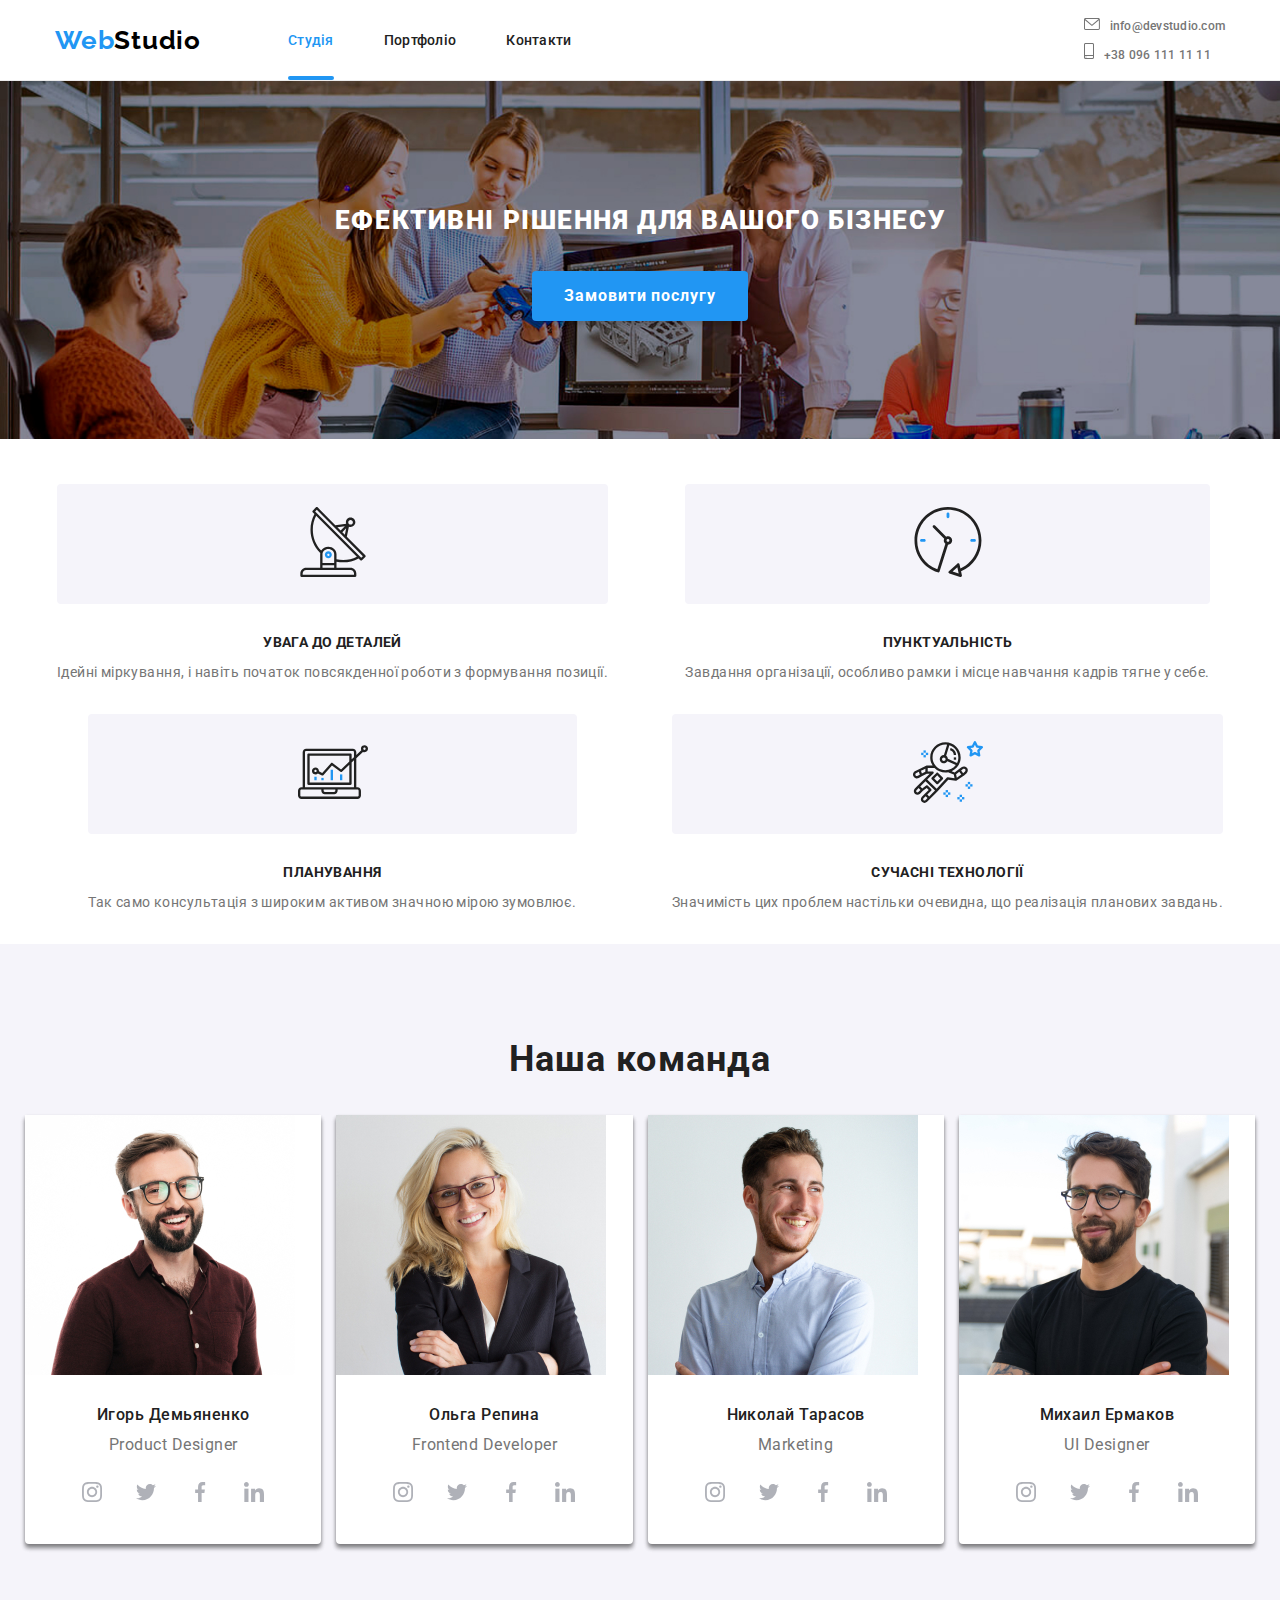
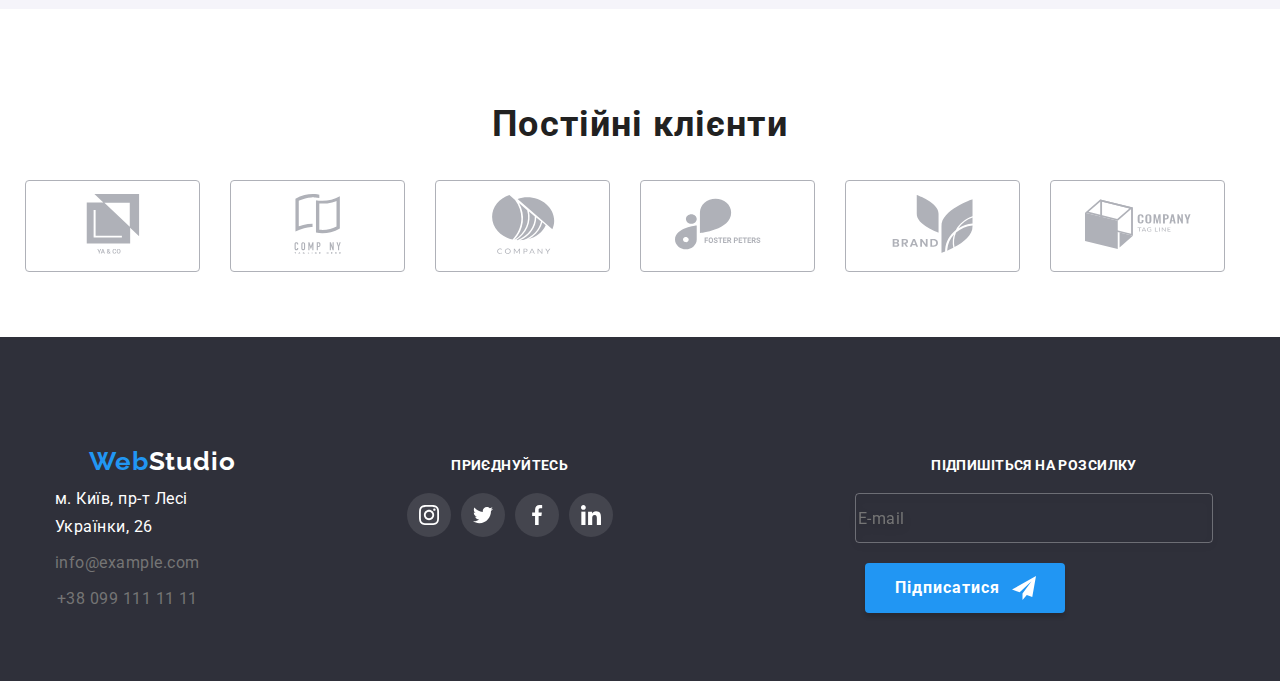
==== commit 8a85186d: "hw#8 24.08.22" ====
--- a/index.html
+++ b/index.html
@@ -36,16 +36,14 @@
               <a class="menu__link link" href="">Контакти</a>
             </li>
           </ul>
-          <button type="button" class="btn-mobile is-open" aria-expanded="false">
-            <svg width="40" heigh="40" 
-            aria-label="Перемиикач мобільного меню">
-              <use class="icon-cross" href="./images/sprite.svg#icon-close_40px"></use>
-              <use class="icon-menu" href="./images/sprite.svg#icon-menu_40px"></use>
-            </svg>
-          </button>
         </nav>
+        <button type="button" class="mobile-menu-open" data-menu-open>
+          <svg class="mobile-menu-open__icon" width="40" height="40">
+            <use class="icon-menu" href="./images/sprite.svg#icon-menu_40px"></use>
+          </svg>
+        </button>
         <ul class="list navigation list-contacts menu">
-          <li class="menu__item">
+          <li class="navigation__item">
             <div class="logo-contacts">
               <a class="contacts link" href="mailto:info@devstudio.com">
                 <svg class="contacts__logo" width="16" height="12">
@@ -53,7 +51,7 @@
                 </svg>info@devstudio.com</a>
             </div>
           </li>
-          <li class="menu__item">
+          <li class="navigation__item">
             <div class="logo-contacts">
               <a class="contacts link" href="tel:+380961111111">
                 <svg class="contacts__logo" width="10" height="16">
@@ -62,6 +60,40 @@
             </div>
           </li>
         </ul>
+      </div>
+      <div class="mobile-menu" data-menu>
+        <div class="mobile-menu__container">
+          <button class="mobile-menu__close-btn" data-menu-close>
+            <svg class="mobile-menu__close-icon" width="40" height="40">
+              <use href="./images/sprite.svg#icon-modal-close"></use>
+            </svg>
+          </button>
+          <ul class="list checklist">
+            <li class="checklist__item link">
+              <a href="./index.html">Студія</a>
+            </li>
+            <li class="checklist__item link">
+              <a href="./portfolio.html">Портфоліо</a>
+            </li>
+            <li class="checklist__item">
+              <a>Контакти</a>
+            </li>
+          </ul>
+          <ul class="info list">
+            <li class="info__item link">
+              <a class="" href="tel:+380961111111">+38 096 111 11 11</a>
+            </li>
+            <li class="info__item link">
+              <a class="" href="mailto:info@devstudio.com">info@devstudio.com</a>
+            </li>
+          </ul>
+          <ul class="media list">
+            <li class="media__item">Instagram <span class="media__link">|</span></li>
+            <li class="media__item">Twitter <span class="media__link">|</span></li>
+            <li class="media__item">Facebook <span class="media__link">|</span></li>
+            <li class="media__item">LinkedIn</li>
+          </ul>
+        </div>
       </div>
     </header>
     <main>
@@ -186,12 +218,24 @@
           <h2 class="section__heading">Наша команда</h2>
           <ul class="list grid">
             <li class="grid__list">
-              <img
-                src="./images/employers/product-designer.jpg"
+              <picture>
+                <source 
+                srcset="./images/employers/designer-desktop.jpg 1x, ./images/employers/designer-desktop@2x.jpg 2x"
+                media="(min-width: 1200px)"
+                />
+                <source 
+                srcset="./images/employers/designer-tablet.jpg 1x, ./images/employers/designer-tablet@2x.jpg 2x "
+                media="(min-width: 768px)"
+                />
+                <source 
+                srcset="./images/employers/designer-mobile.jpg 1x, ./images/employers/designer-mobile@2x.jpg 2x "
+                media="(min-width: 280px)"
+                />
+                <img
+                src="./images/employers/designer-mobile.jpg"
                 alt="Фото 1"
-                width="270"
-                height="260"
               />
+              </picture>
               <div class="text-box">
                 <h3 class="subtitle">Игорь Демьяненко</h3>
                 <p class="section-description about" lang="en">
@@ -230,12 +274,24 @@
               </div>
             </li>
             <li class="grid__list">
-              <img
-                src="./images/employers/frontend-developer.jpg"
+              <picture>
+                <source 
+                srcset="./images/employers/frontend-desktop.jpg 1x, ./images/employers/frontend-desktop@2x.jpg 2x"
+                media="(min-width: 1200px)"
+                />
+                <source 
+                srcset="./images/employers/frontend-tablet.jpg 1x, ./images/employers/frontend-tablet@2x.jpg 2x "
+                media="(min-width: 768px)"
+                />
+                <source 
+                srcset="./images/employers/frontend-mobile.jpg 1x, ./images/employers/frontend-mobile@2x.jpg 2x "
+                media="(min-width: 280px)"
+                />
+                <img
+                src="./images/employers/frontend-mobile.jpg"
                 alt="Фото 2"
-                width="270"
-                height="260"
               />
+              </picture>
               <div class="text-box">
                 <h3 class="subtitle">Ольга Репина</h3>
                 <p class="section-description about" lang="en">
@@ -274,12 +330,24 @@
               </div>
             </li>
             <li class="grid__list">
-              <img
-                src="./images/employers/marketing.jpg"
+              <picture>
+                <source 
+                srcset="./images/employers/marketing-desktop.jpg 1x, ./images/employers/marketing-desktop@2x.jpg 2x"
+                media="(min-width: 1200px)"
+                />
+                <source 
+                srcset="./images/employers/marketing-tablet.jpg 1x, ./images/employers/marketing-tablet@2x.jpg 2x "
+                media="(min-width: 768px)"
+                />
+                <source 
+                srcset="./images/employers/marketing-mobile.jpg 1x, ./images/employers/marketing-mobile@2x.jpg 2x "
+                media="(min-width: 280px)"
+                />
+                <img
+                src="./images/employers/marketing-mobile.jpg"
                 alt="Фото 3"
-                width="270"
-                height="260"
               />
+              </picture>
               <div class="text-box">
                 <h3 class="subtitle">Николай Тарасов</h3>
                 <p class="section-description about" lang="en">Marketing</p>
@@ -316,12 +384,24 @@
               </div>
             </li>
             <li class="grid__list">
-              <img
-                src="./images/employers/ui-designer.jpg"
+              <picture>
+                <source 
+                srcset="./images/employers/ui-desktop.jpg 1x, ./images/employers/ui-desktop@2x.jpg 2x"
+                media="(min-width: 1200px)"
+                />
+                <source 
+                srcset="./images/employers/ui-tablet.jpg 1x, ./images/employers/ui-tablet@2x.jpg 2x "
+                media="(min-width: 768px)"
+                />
+                <source 
+                srcset="./images/employers/ui-mobile.jpg 1x, ./images/employers/ui-mobile@2x.jpg 2x "
+                media="(min-width: 280px)"
+                />
+                <img
+                src="./images/employers/ui-mobile.jpg"
                 alt="Фото 4"
-                width="270"
-                height="260"
               />
+              </picture>
               <div class="text-box">
                 <h3 class="subtitle">Михаил Ермаков</h3>
                 <p class="section-description about" lang="en">UI Designer</p>
@@ -569,6 +649,7 @@
         </form>
       </div>
   </div>
+  <script src="./js/mobile-menu.js"></script>
   <script src="./js/modal.js"></script>
   </body>
 </html>
--- a/css/main.min.css
+++ b/css/main.min.css
@@ -1 +1 @@
-:root{--accent-color: #2196f3;--primary-font: "Roboto", sans-serif;--secondary-font: "Raleway", sans-serif;--primary-text-color: #212121;--accent-color-logo: #2196f3;--secondary-color: #ffffff;--contacts-color: #757575}.visually-hidden{position:absolute;width:1px;height:1px;margin:-1px;padding:0;overflow:hidden;border:0;clip:rect(0, 0, 0, 0)}.footer-btn-send,.modal-close-btn,.social-list-link-footer,.social-list-link,.case__thumb{display:flex;align-items:center;justify-content:center}h1,h2,h3,h4,p{margin-top:0;margin-bottom:0}ul,ol{margin-top:0;margin-bottom:0;padding-left:0}.current::after{position:absolute;content:"";display:block;background:var(--accent-color);border-radius:2px;width:100%;height:4px;bottom:0}img{display:block}button{cursor:pointer}button:hover,button:focus{color:var(--secondary-color);background-color:rgba(0,0,0,0)}.list{list-style:none}.link{text-decoration:none}body{margin:0;font-family:var(--primary-font);font-size:14px;color:var(--primary-text-color)}.section{padding-top:94px;padding-bottom:94px}@media screen and (min-width: 480px){.section{padding-top:60px;padding-bottom:60px}}.container{margin-left:auto;margin-right:auto;padding-left:15px;padding-right:15px}@media screen and (min-width: 480px){.container{width:480px;padding-left:15px;padding-right:15px}}@media screen and (min-width: 768px){.container{width:768px}}@media screen and (min-width: 1200px){.container{width:1200px}}.section-description{font-family:var(--primary-font);font-style:normal;font-size:16px;font-weight:400;line-height:1.75;letter-spacing:.03em;color:var(--contacts-color);margin-bottom:9px}.section__heading{margin-bottom:50px;font-size:36px;font-weight:700;line-height:1.1666666667;letter-spacing:.03em;text-align:center}@media screen and (min-width: 480px){.section__heading{margin-bottom:30px;font-size:28px;font-weight:700;line-height:1.1785714286}}.grid{display:flex;flex-wrap:nowrap}@media screen and (min-width: 480px){.grid{display:block;width:100%}}.case{display:flex;flex-wrap:nowrap;justify-content:center}@media screen and (min-width: 480px){.case{display:flex;flex-wrap:wrap}}.box{display:flex;flex-wrap:wrap;margin-top:50px}.main-header{border-bottom:1px solid #ececec}.header{display:flex}.main-header-container{display:flex;align-items:center}@media screen and (min-width: 480px){.main-header-container{height:60px}}.navigation{display:flex;align-items:center}.site-nav{display:flex;margin-left:auto}.list-contacts{margin-left:auto}.menu{display:flex;align-items:center}@media screen and (min-width: 480px){.menu{display:none}}.logo{font-family:var(--secondary-font);font-style:normal;font-size:26px;font-weight:700;line-height:1.1923076923;letter-spacing:.03em;color:var(--accent-color-logo);margin-right:93px}.logo__title{font-family:var(--secondary-font);font-style:normal;font-size:26px;font-weight:700;line-height:1.1923076923;letter-spacing:.03em;color:#000}.contacts__logo{margin-right:10px;fill:currentColor}.contacts__logo:hover,.contacts__logo:focus{color:var(--accent-color)}.logo-contacts{display:flex;align-items:center}.menu__item:not(:last-child){margin-right:50px}.menu__link{transition:color 250ms cubic-bezier(0.4, 0, 0.2, 1);padding:32px 0;display:block;font-size:14px;font-weight:500;line-height:1.1428571429;letter-spacing:.02em;color:var(--primary-text-color)}.menu__link:hover,.menu__link:focus{color:var(--accent-color)}.btn-mobile{display:inline-flex;margin:0;padding:0;border:none;background-color:rgba(0,0,0,0)}.btn-mobile .icon-cross{display:none}.btn-mobile.is-open .icon-cross{display:block}.btn-mobile.is-open .icon-menu{display:none}.contacts{transition:color 250ms cubic-bezier(0.4, 0, 0.2, 1);padding:32px 0;font-weight:500;line-height:1.14;letter-spacing:.02em;color:var(--contacts-color)}.contacts:hover,.contacts:focus{color:var(--accent-color)}.current{position:relative;color:#2196f3}.hero{padding:200px 0;background:#2f303a;max-width:1600px;margin-left:auto;margin-right:auto;background-image:linear-gradient(rgba(47, 48, 58, 0.4), rgba(47, 48, 58, 0.4)),url("../images/hero/hero.jpg");background-size:cover;background-color:#c4c4c4}.main-title{font-family:var(--primary-font);font-style:normal;max-width:650px;font-size:44px;font-weight:900;line-height:1.3636363636;text-align:center;margin:0 auto;text-transform:uppercase;color:var(--secondary-color);margin-bottom:30px}.modal-btn{transition-property:background-color;transition-duration:250ms;transition-timing-function:cubic-bezier(0.4, 0, 0.2, 1);padding-top:10px;padding-bottom:10px;padding-left:32px;padding-right:32px;font-family:inherit;font-size:16px;font-weight:700;line-height:1.875;display:block;margin:0 auto;letter-spacing:.06em;color:var(--secondary-color);background-color:var(--accent-color);box-shadow:0px 4px 4px rgba(0,0,0,.15);border-radius:4px;border:none}.modal-btn:hover,.modal-btn:focus{background-color:#188ce8}.flex-item{margin-right:8px}.flex-item:last-child{margin-right:0}.btn-active{transition:color 250ms cubic-bezier(0.4, 0, 0.2, 1),background-color 250ms cubic-bezier(0.4, 0, 0.2, 1),box-shadow 250ms cubic-bezier(0.4, 0, 0.2, 1);font-family:inherit;font-size:16px;font-weight:500;line-height:1.625;border:none;padding:6px 22px;letter-spacing:.03em;color:var(--primary-text-color);border-radius:4px}.btn-active:hover,.btn-active:focus{color:var(--secondary-color);background-color:#188ce8;box-shadow:0px 1px 1px rgba(0,0,0,.12),0px 4px 4px rgba(0,0,0,.06),1px 4px 6px rgba(0,0,0,.16)}.current-1{background:var(--accent-color);color:var(--secondary-color)}.box__element{position:relative;transition:box-shadow 250ms cubic-bezier(0.4, 0, 0.2, 1);width:370px;margin-right:30px;margin-bottom:30px;background:#fff;border:1px solid #eee}.box__element:hover,.box__element:focus{box-shadow:0px 1px 1px rgba(0,0,0,.12),0px 4px 4px rgba(0,0,0,.06),1px 4px 6px rgba(0,0,0,.16)}.box__element:nth-child(3n){margin-right:0}.box__element:nth-last-child(-n+3){margin-bottom:0}.wrapper__text{padding-top:20px;padding-bottom:20px;padding-left:24px;padding-right:24px}.wrapper{display:block;width:370px;text-decoration:none}.wrapper__img{position:relative;overflow:hidden}.wrapper__overlay{position:absolute;top:0;left:0;overflow:auto;transform:translate(0, 100%);transition:transform 250ms cubic-bezier(0.4, 0, 0.2, 1);font-family:"Roboto";font-style:normal;font-size:18px;font-weight:400;line-height:1.5555555556;letter-spacing:.03em;color:#fff;background:rgba(33,150,243,.9);padding:24px 63px}.box__element:hover .wrapper__overlay{transform:translate(0, 0)}.wrapper__title{font-family:var(--primary-font);font-style:normal;font-size:18px;font-weight:700;line-height:2;letter-spacing:.06em;color:var(--primary-text-color);margin-bottom:4px}.wrapper__description{font-family:var(--primary-font);font-style:normal;font-size:16px;font-weight:400;line-height:1.875;letter-spacing:.03em;color:var(--contacts-color)}.section-main{padding-top:94px}.case__link{width:270px;margin-right:30px}.case__link:nth-child(4n){margin-right:0}@media screen and (min-width: 480px){.case__link{width:100%;margin-bottom:30px;margin-right:0}}@media screen and (min-width: 480px){.case__link:last-child{margin-bottom:60px}}.case__item{display:block;text-align:start}.case__thumb{height:120px;border-radius:4px;background-color:#f5f4fa;margin-bottom:30px}.case__title{font-family:var(--primary-font);font-style:normal;font-size:14px;font-weight:700;line-height:1.1428571429;letter-spacing:.03em;text-transform:uppercase;color:var(--primary-text-color);margin-bottom:10px}@media screen and (min-width: 480px){.case__title{display:flex;justify-content:center;text-align:center}}.case__descr{font-family:var(--primary-font);font-style:normal;font-size:14px;font-weight:400;line-height:1.7142857143;letter-spacing:.03em;color:var(--contacts-color)}.action{position:absolute;bottom:0;left:0;width:370px;min-height:70px;background:rgba(47,48,58,.8);display:flex;align-items:center;justify-content:center}.element{font-family:"Roboto";font-style:normal;font-size:14px;font-weight:700;line-height:1.1428571429;text-align:center;letter-spacing:.03em;text-transform:uppercase;color:#fff}@media screen and (min-width: 480px){.instance{display:none}}.container-team{background-color:#f5f4fa}.grid__list{background-color:#fff;width:270px;margin-right:30px;margin-top:50px;box-shadow:0px 4px 4px rgba(0,0,0,.25),0px 4px 4px rgba(0,0,0,.25),0px 1px 3px rgba(0,0,0,.12);border-radius:0px 0px 4px 4px}.grid__list:nth-child(4n){margin-right:0}@media screen and (min-width: 480px){.grid__list{margin-top:0;margin-bottom:30px;width:450px}}.text-box{display:block;text-align:center;padding-top:30px;padding-bottom:30px}@media screen and (min-width: 480px){.text-box{width:450px;margin-left:0;margin-right:0}}.subtitle{font-style:normal;font-size:16px;font-weight:500;line-height:1.25;text-align:center;letter-spacing:.03em;margin-bottom:10px}.about{line-height:1.19;text-align:center}.social-list{display:flex;justify-content:center;gap:10px;margin-top:16px}.social-list-link{transition:background-color 250ms cubic-bezier(0.4, 0, 0.2, 1);width:44px;height:44px;border-radius:50%;background-color:#fff}.social-list-link:hover,.social-list-link:focus{background-color:var(--accent-color)}.social-list-link:hover .social-list-icon,.social-list-link:hover .social-list-icon,.social-list-link:focus .social-list-icon,.social-list-link:focus .social-list-icon{fill:var(--secondary-color)}.social-list-icon{transition:fill 250ms cubic-bezier(0.4, 0, 0.2, 1);fill:#afb1b8}.grid__item{transition:fill 250ms cubic-bezier(0.4, 0, 0.2, 1),border 250ms cubic-bezier(0.4, 0, 0.2, 1),border-radius 250ms cubic-bezier(0.4, 0, 0.2, 1);width:170px;height:92px;display:flex;justify-content:center;align-items:center;margin-right:30px;border:1px solid #afb1b8;border-radius:4px}.grid__item:nth-child(6n){margin-right:0}.grid__item:hover,.grid__item:focus{fill:var(--accent-color);border:1px solid var(--accent-color);border-radius:4px}.grid__item:hover .company__icon,.grid__item:hover .company__icon,.grid__item:focus .company__icon,.grid__item:focus .company__icon{fill:var(--accent-color)}@media screen and (min-width: 480px){.grid__item{width:100%}}.company__icon{fill:#afb1b8}.bottom{background:#2f303a;justify-content:flex-start;padding-top:60px;padding-bottom:60px}.footer-containe{display:flex;align-items:baseline}.logo-footer{margin-right:auto;margin-bottom:20px}.logo-title-white{font-family:var(--secondary-font);font-style:normal;font-size:26px;font-weight:700;line-height:1.1923076923;letter-spacing:.03em;color:#fff}.list-footer{margin-right:70px}.section-description-black{color:var(--secondary-color);font-style:normal}.menu-footer{width:206px;height:80px;display:block}.footer-title{font-family:"Roboto";font-style:normal;font-size:14px;font-weight:700;line-height:1.1428571429;letter-spacing:.03em;text-transform:uppercase;color:#fff;margin-bottom:20px}.social-list-footer{display:flex;justify-content:center;gap:10px}.social-list-link-footer{transition:background-color 250ms cubic-bezier(0.4, 0, 0.2, 1);width:44px;height:44px;border-radius:50%;background-color:rgba(255,255,255,.1)}.social-list-link-footer:hover,.social-list-link-footer:focus{background-color:var(--accent-color)}.social-link-icon-footer{fill:#fff}.logo-list{margin-right:auto}.backdrop{position:fixed;top:0;left:0;z-index:100;width:100%;height:100%;background-color:rgba(0,0,0,.2);transition:opacity 250ms cubic-bezier(0.4, 0, 0.2, 1),visibility 250ms cubic-bezier(0.4, 0, 0.2, 1)}.backdrop.is-hidden{opacity:0;pointer-events:none;visibility:hidden}.backdrop.is-hidden.modal{transform:translate(-50% -50%) scale(0.7)}.modal-close-btn{position:absolute;top:8px;right:8px;width:30px;height:30px;border-radius:50%;background-color:#fff;border:1px solid rgba(0,0,0,.1);padding:0}.modal-close-btn:hover,.modal-close-btn:focus{fill:var(--accent-color)}.modal{position:absolute;top:50%;left:50%;padding:40px;transform:translate(-50%, -50%) scale(1);min-width:528px;min-height:581px;background:#fff;box-shadow:0px 1px 3px rgba(0,0,0,.12),0px 1px 1px rgba(0,0,0,.14),0px 2px 1px rgba(0,0,0,.2);border-radius:4px;transition:box-shadow 250ms,transform 250ms cubic-bezier(0.4, 0, 0.2, 1)}.footer-form{display:flex;align-items:end;margin-left:93px}.footer-form-field{width:358px;margin-right:12px}.footer-form-input-desc{display:block;font-family:var(--primary-font);font-style:normal;font-size:14px;font-weight:700;line-height:1.1428571429;letter-spacing:.03em;text-transform:uppercase;color:var(--secondary-color);margin-bottom:20px}.footer-form-input-wrapper{min-width:358px;height:50px}.footer-form-input{width:100%;height:50px;font-family:var(--primary-font);font-style:normal;font-size:16px;font-weight:400;line-height:1.25;display:flex;align-items:center;letter-spacing:.03em;color:rgba(255,255,255,.6);border:1px solid rgba(255,255,255,.3);filter:drop-shadow(0px 4px 4px rgba(0, 0, 0, 0.15));border-radius:4px;background-color:rgba(0,0,0,0)}.footer-btn-send{min-width:200px;height:50px;font-family:var(--primary-font);font-style:normal;font-size:16px;font-weight:700;line-height:1.875;text-align:center;letter-spacing:.06em;color:var(--secondary-color);background:var(--accent-color);box-shadow:0px 4px 4px rgba(0,0,0,.15);border-radius:4px;border:none;transition:background 250ms cubic-bezier(0.4, 0, 0.2, 1)}.footer-btn-send:hover,.footer-btn-send:focus{background-color:#188ce8}.footer-btn-send-icon{margin-left:12px}.modal-form{display:flex;flex-direction:column}.modal-form-title{font-family:var(--secondary-font);font-style:normal;font-size:20px;font-weight:700;line-height:1.15;text-align:center;letter-spacing:.03em;color:var(--primary-text-color);padding-bottom:12px}.modal-form-field{margin-bottom:10px}.modal-form-input-desc{display:block;font-family:var(--primary-font);font-style:normal;font-size:12px;font-weight:400;line-height:1.1666666667;letter-spacing:.01em;color:var(--contacts-color);margin-bottom:4px}.modal-form-input-wrapper{display:block;position:relative}.modal-form-input{width:100%;height:40px;border:1px solid rgba(33,33,33,.2);border-radius:4px;padding-left:42px;color:#000;transition:border-color 250ms cubic-bezier(0.4, 0, 0.2, 1);cursor:pointer}.modal-form-input:focus{outline:none;border-color:var(--accent-color-logo)}.modal-form-input:focus+.modal-form-input-icon{fill:var(--accent-color-logo)}.modal-form-input-icon{position:absolute;top:50%;left:12px;transform:translateY(-50%);display:block}.modal-form-message{width:100%;height:120px;border:1px solid rgba(33,33,33,.2);border-radius:4px;padding:12px 16px;resize:none;transition:border-color 250ms cubic-bezier(0.4, 0, 0.2, 1)}.modal-form-message::placeholder{color:rgba(117,117,117,.5)}.modal-form-message:focus{outline:none;border-color:var(--accent-color-logo)}.modal-form-check-desc{display:flex;align-items:center;font-family:var(--primary-font);font-style:normal;font-size:14px;font-weight:400;line-height:1.7142857143;letter-spacing:.03em;color:var(--contacts-color);margin-bottom:30px;margin-left:12px}.modal-form-check-desc::before{display:block;width:16px;height:15px;content:"";background-image:url(../images/checkbox-black.svg);cursor:pointer;transition:background-image 250ms cubic-bezier(0.4, 0, 0.2, 1);margin-right:7px}.modal-form-check:checked+.modal-form-check-desc::before{background-image:url(../images/checkbox-blue.svg)}.modal-form-check:focus+.modal-form-check-desc::before{outline:#2196f3;border-radius:2px}.modal-form-check-title{font-family:var(--primary-font);font-style:normal;font-size:14px;font-weight:400;line-height:1.7142857143;letter-spacing:.03em;text-decoration-line:underline;color:var(--accent-color)}.modal-form-submit{transition-property:background-color;transition-duration:250ms;transition-timing-function:cubic-bezier(0.4, 0, 0.2, 1);padding-top:10px;padding-bottom:10px;padding-left:55px;padding-right:55px;font-family:inherit;font-size:16px;font-weight:700;line-height:1.875;display:block;margin:0 auto;letter-spacing:.06em;color:var(--secondary-color);background-color:var(--accent-color);box-shadow:0px 4px 4px rgba(0,0,0,.15);border-radius:4px;border:none}.modal-form-submit:hover,.modal-form-submit:focus{background-color:#188ce8}/*# sourceMappingURL=main.min.css.map */+:root{--accent-color: #2196f3;--primary-font: "Roboto", sans-serif;--secondary-font: "Raleway", sans-serif;--primary-text-color: #212121;--accent-color-logo: #2196f3;--secondary-color: #ffffff;--contacts-color: #757575}.visually-hidden{position:absolute;width:1px;height:1px;margin:-1px;padding:0;overflow:hidden;border:0;clip:rect(0, 0, 0, 0)}.footer-btn-send,.modal-close-btn,.social-list-link-footer,.social-list-link,.case__thumb{display:flex;align-items:center;justify-content:center}h1,h2,h3,h4,p{margin-top:0;margin-bottom:0}ul,ol{margin-top:0;margin-bottom:0;padding-left:0}.current::after{position:absolute;content:"";display:block;background:var(--accent-color);border-radius:2px;width:100%;height:4px;bottom:0}img{display:block}button{cursor:pointer}button:hover,button:focus{color:var(--secondary-color);background-color:rgba(0,0,0,0)}.list{list-style:none}.link{text-decoration:none}body{margin:0;font-family:var(--primary-font);font-size:14px;color:var(--primary-text-color)}.section{padding-top:60px;padding-bottom:60px}@media screen and (min-width: 768px){.section{padding-bottom:80px}}@media screen and (min-width: 1200px){.section{padding-top:94px}}.container{width:100%;padding-left:15px;padding-right:15px}@media screen and (min-width: 480px){.container{width:480px;margin-left:auto;margin-right:auto;padding-top:10px;padding-bottom:10px}}@media screen and (min-width: 768px){.container{width:738px;padding-top:0;padding-bottom:0}}@media screen and (min-width: 1200px){.container{width:1200px}}.section-description{font-family:var(--primary-font);font-style:normal;font-size:16px;font-weight:400;line-height:1.75;letter-spacing:.03em;color:var(--contacts-color);margin-bottom:9px}@media screen and (max-width: 767px){.mobile-menu{position:fixed;width:100%;height:100%;max-height:796px;z-index:999;top:0;left:0;background:#fff;box-shadow:0 0 0 100vmax rgba(0,0,0,.5);opacity:0;visibility:hidden;pointer-events:none;transition:opacity 500ms linear,visibility 500ms linear}.mobile-menu.is-open{opacity:1;visibility:visible;pointer-events:auto}.mobile-menu__container{position:relative;padding-left:25px;padding-top:48px;padding-bottom:48px}.mobile-menu__close-btn{position:absolute;top:10px;right:15px;background-color:rgba(0,0,0,0);border:none;padding:0;line-height:0}.mobile-menu__close-btn :hover,.mobile-menu__close-btn :focus{fill:var(--accent-color)}.checklist{display:block}.checklist__item{font-family:"Roboto";font-style:normal;font-weight:500;font-size:40px;line-height:47px;letter-spacing:.02em;color:#212121;padding-bottom:32px}.checklist__item :hover,.checklist__item :focus{color:var(--accent-color)}.checklist__item:last-child{padding-bottom:302px}.info__item{font-family:"Roboto";font-style:normal;font-weight:500;font-size:34px;line-height:40px;letter-spacing:.02em;color:#2196f3;padding-bottom:32px}.info__item:last-child{padding-bottom:64px}.media{display:flex}.media__item{padding-right:20px;font-family:"Roboto";font-style:normal;font-weight:500;font-size:18px;line-height:22px;letter-spacing:.02em;color:#2196f3}.media__link{color:rgba(33,33,33,.2)}}@media screen and (min-width: 768px){.mobile-menu{display:none}}.section__heading{font-size:28px;font-weight:700;line-height:1.1785714286;letter-spacing:.03em;text-align:center;margin-bottom:30px}@media screen and (min-width: 768px){.section__heading{margin-bottom:50px}}@media screen and (min-width: 1200px){.section__heading{margin-top:0;margin-bottom:50px;font-size:36px;font-weight:700;line-height:1.1666666667}}.grid{display:flex;flex-wrap:wrap;margin:-15px}@media screen and (min-width: 768px){.grid{margin:-30px}}@media screen and (min-width: 1200px){.grid{flex-wrap:nowrap}}.case{display:flex;flex-wrap:wrap;justify-content:center}@media screen and (min-width: 768px){.case{display:flex;flex-wrap:wrap;margin:-30px}}.box{display:flex;flex-wrap:wrap;margin-top:50px}.main-header{border-bottom:1px solid #ececec}.header{display:flex}.main-header-container{display:flex;align-items:center;justify-content:space-between}.navigation{display:flex;align-items:center}@media screen and (min-width: 768px){.navigation__item{margin-right:auto}}.site-nav{display:flex;margin-left:auto}.list-contacts{margin-left:auto}@media screen and (min-width: 768px){.list-contacts{flex-direction:column;gap:10px}}.menu{display:flex;align-items:center}@media screen and (max-width: 767px){.menu{display:none}}.logo{font-family:var(--secondary-font);font-style:normal;font-size:26px;font-weight:700;line-height:1.1923076923;letter-spacing:.03em;color:var(--accent-color-logo);margin-right:87px}.logo__title{font-family:var(--secondary-font);font-style:normal;font-size:26px;font-weight:700;line-height:1.1923076923;letter-spacing:.03em;color:#000}.contacts__logo{margin-right:10px;fill:currentColor}.contacts__logo:hover,.contacts__logo:focus{color:var(--accent-color)}.logo-contacts{display:flex;align-items:center}@media screen and (min-width: 768px){.menu__item:not(:last-child){margin-right:50px}}.menu__link{transition:color 250ms cubic-bezier(0.4, 0, 0.2, 1);padding:32px 0;margin-right:50px;display:block;font-size:14px;font-weight:500;line-height:1.1428571429;letter-spacing:.02em;color:var(--primary-text-color)}.menu__link:hover,.menu__link:focus{color:var(--accent-color)}@media screen and (min-width: 768px){.menu__link:last-child{margin-right:0}}.mobile-menu-open{border:none;background-color:rgba(0,0,0,0);padding:0;line-height:0}@media screen and (min-width: 767px){.mobile-menu-open{display:none}}.contacts{transition:color 250ms cubic-bezier(0.4, 0, 0.2, 1);padding:32px 0;font-size:14px;font-weight:500;line-height:1.1428571429;letter-spacing:.02em;color:var(--contacts-color)}.contacts:hover,.contacts:focus{color:var(--accent-color)}@media screen and (min-width: 768px){.contacts{padding:0;font-size:12px;font-weight:500;line-height:1.1666666667}}.current{position:relative;color:#2196f3}.hero{padding:200px 0;background:#2f303a;max-width:1600px;margin-left:auto;margin-right:auto;background-image:linear-gradient(rgba(47, 48, 58, 0.4), rgba(47, 48, 58, 0.4)),url("../images/hero/mobile.jpg");background-size:cover;background-color:#c4c4c4}@media screen and (min-width: 480px){.hero{padding:118px 0}}@media screen and (min-device-pixel-ratio: 2)and (max-width: 767px),screen and (min-resolution: 192dpi)and (max-width: 767px),screen and (min-resolution: 2dppx)and (max-width: 767px){.hero{background-image:url(/images/hero/mobile@2x.jpg)}}@media screen and (min-width: 768px){.hero{background-image:url(/images/hero/tablet.jpg)}}@media screen and (min-device-pixel-ratio: 2)and (min-width: 768px),screen and (min-resolution: 192dpi)and (min-width: 768px),screen and (min-resolution: 2dppx)and (min-width: 768px){.hero{background-image:url(/images/hero/tablet@2x.jpg)}}@media screen and (min-width: 1200px){.hero{background-image:url(/images/hero/desktop.jpg)}}@media screen and (min-device-pixel-ratio: 2)and (min-width: 1200px),screen and (min-resolution: 192dpi)and (min-width: 1200px),screen and (min-resolution: 2dppx)and (min-width: 1200px){.hero{background-image:url(/images/hero/desktop@2x.jpg)}}.main-title{font-family:var(--primary-font);font-style:normal;max-width:650px;font-size:44px;font-weight:900;line-height:1.3636363636;text-align:center;margin:0 auto;text-transform:uppercase;color:var(--secondary-color);margin-bottom:30px}@media screen and (min-width: 480px){.main-title{font-family:var(--primary-font);font-style:normal;font-size:26px;font-weight:900;line-height:1.6153846154;text-align:center;letter-spacing:.06em;text-transform:uppercase;color:var(--secondary-color)}}.modal-btn{transition-property:background-color;transition-duration:250ms;transition-timing-function:cubic-bezier(0.4, 0, 0.2, 1);padding-top:10px;padding-bottom:10px;padding-left:32px;padding-right:32px;font-family:inherit;font-size:16px;font-weight:700;line-height:1.875;display:block;margin:0 auto;letter-spacing:.06em;color:var(--secondary-color);background-color:var(--accent-color);box-shadow:0px 4px 4px rgba(0,0,0,.15);border-radius:4px;border:none}.modal-btn:hover,.modal-btn:focus{background-color:#188ce8}.flex-item{margin-right:8px}.flex-item:last-child{margin-right:0}.btn-active{transition:color 250ms cubic-bezier(0.4, 0, 0.2, 1),background-color 250ms cubic-bezier(0.4, 0, 0.2, 1),box-shadow 250ms cubic-bezier(0.4, 0, 0.2, 1);font-family:inherit;font-size:16px;font-weight:500;line-height:1.625;border:none;padding:6px 22px;letter-spacing:.03em;color:var(--primary-text-color);border-radius:4px}.btn-active:hover,.btn-active:focus{color:var(--secondary-color);background-color:#188ce8;box-shadow:0px 1px 1px rgba(0,0,0,.12),0px 4px 4px rgba(0,0,0,.06),1px 4px 6px rgba(0,0,0,.16)}.current-1{background:var(--accent-color);color:var(--secondary-color)}.box__element{position:relative;transition:box-shadow 250ms cubic-bezier(0.4, 0, 0.2, 1);width:100%;margin-bottom:30px;background:#fff;border:1px solid #eee}.box__element:hover,.box__element:focus{box-shadow:0px 1px 1px rgba(0,0,0,.12),0px 4px 4px rgba(0,0,0,.06),1px 4px 6px rgba(0,0,0,.16)}.box__element:last-child{margin-bottom:0}@media screen and (min-width: 768px){.box__element{width:calc((100% - 60px)/2);margin:15px}}@media screen and (min-width: 1200px){.box__element{width:calc((100% - 90px)/3)}}.wrapper__text{padding-top:20px;padding-bottom:20px;padding-left:24px;padding-right:24px}.wrapper{display:block;width:100%;text-decoration:none}.wrapper__img{position:relative;overflow:hidden}.wrapper__overlay{position:absolute;top:0;left:0;overflow:auto;transform:translate(0, 100%);transition:transform 250ms cubic-bezier(0.4, 0, 0.2, 1);font-family:"Roboto";font-style:normal;font-size:18px;font-weight:400;line-height:1.5555555556;letter-spacing:.03em;color:#fff;background:rgba(33,150,243,.9);padding:77px 24px}.box__element:hover .wrapper__overlay{transform:translate(0, 0)}.wrapper__title{font-family:var(--primary-font);font-style:normal;font-size:18px;font-weight:700;line-height:2;letter-spacing:.06em;color:var(--primary-text-color);margin-bottom:4px}.wrapper__description{font-family:var(--primary-font);font-style:normal;font-size:16px;font-weight:400;line-height:1.875;letter-spacing:.03em;color:var(--contacts-color)}.section-main{padding-top:60px}.case__link{width:100%;margin-bottom:30px;margin-right:0;display:flex;justify-content:center}.case__link:last-child{margin-bottom:60px}@media screen and (min-width: 768px){.case__link{width:calc((100% - 60px)/2);margin:15px}}@media screen and (min-width: 768px){.case__link:last-child{margin-bottom:60px}}.case__item{display:block;text-align:start}.case__thumb{height:120px;border-radius:4px;background-color:#f5f4fa;margin-bottom:30px}.case__title{font-family:var(--primary-font);font-style:normal;font-size:14px;font-weight:700;line-height:1.1428571429;letter-spacing:.03em;text-transform:uppercase;color:var(--primary-text-color);margin-bottom:10px}@media screen and (min-width: 480px){.case__title{display:flex;justify-content:center;text-align:center}}.case__descr{font-family:var(--primary-font);font-style:normal;font-size:14px;font-weight:400;line-height:1.7142857143;letter-spacing:.03em;color:var(--contacts-color)}.action{position:absolute;bottom:0;left:0;width:370px;min-height:70px;background:rgba(47,48,58,.8);display:flex;align-items:center;justify-content:center}.element{font-family:"Roboto";font-style:normal;font-size:14px;font-weight:700;line-height:1.1428571429;text-align:center;letter-spacing:.03em;text-transform:uppercase;color:#fff}@media screen and (min-width: 480px){.instance{display:none}}@media screen and (min-width: 480px){.instance{display:none}}@media screen and (min-width: 1200px){.instance{display:auto}}.container-team{background-color:#f5f4fa}.grid__list{background-color:#fff;width:270px;margin-top:0;margin-bottom:30px;margin:15px;width:450px;box-shadow:0px 4px 4px rgba(0,0,0,.25),0px 4px 4px rgba(0,0,0,.25),0px 1px 3px rgba(0,0,0,.12);border-radius:0px 0px 4px 4px}@media screen and (min-width: 768px){.grid__list{width:calc((100% - 60px)/2);margin:15px}}@media screen and (min-width: 1200px){.grid__list{margin-left:0}.grid__list:nth-child(4n){margin-right:0}}.text-box{display:block;text-align:center;padding-top:30px;padding-bottom:30px}@media screen and (min-width: 480px){.text-box{width:450px;margin-left:0;margin-right:0}}@media screen and (min-width: 768px){.text-box{width:100%}}.subtitle{font-style:normal;font-size:16px;font-weight:500;line-height:1.25;text-align:center;letter-spacing:.03em;margin-bottom:10px}.about{line-height:1.19;text-align:center}.social-list{display:flex;justify-content:center;gap:10px;margin-top:16px}.social-list-link{transition:background-color 250ms cubic-bezier(0.4, 0, 0.2, 1);width:44px;height:44px;border-radius:50%;background-color:#fff}.social-list-link:hover,.social-list-link:focus{background-color:var(--accent-color)}.social-list-link:hover .social-list-icon,.social-list-link:hover .social-list-icon,.social-list-link:focus .social-list-icon,.social-list-link:focus .social-list-icon{fill:var(--secondary-color)}.social-list-icon{transition:fill 250ms cubic-bezier(0.4, 0, 0.2, 1);fill:#afb1b8}.grid__item{transition:fill 250ms cubic-bezier(0.4, 0, 0.2, 1),border 250ms cubic-bezier(0.4, 0, 0.2, 1),border-radius 250ms cubic-bezier(0.4, 0, 0.2, 1);width:calc((100% - 60px)/2);height:92px;display:flex;justify-content:center;align-items:center;margin:15px;border:1px solid #afb1b8;border-radius:4px}.grid__item:hover,.grid__item:focus{fill:var(--accent-color);border:1px solid var(--accent-color);border-radius:4px}.grid__item:hover .company__icon,.grid__item:hover .company__icon,.grid__item:focus .company__icon,.grid__item:focus .company__icon{fill:var(--accent-color)}@media screen and (min-width: 768px){.grid__item{width:calc((100% - 90px)/3);margin:15px}}@media screen and (min-width: 1200px){.grid__item{flex-wrap:nowrap;margin-left:0;margin-right:30px}}.company__icon{fill:#afb1b8}.bottom{background:#2f303a;justify-content:flex-start;padding-top:60px;padding-bottom:60px}.footer-containe{display:block;align-items:baseline}@media screen and (min-width: 768px){.footer-containe{display:flex;justify-content:space-around;flex-wrap:wrap}}@media screen and (min-width: 1200px){.footer-containe{display:flex;flex-wrap:nowrap;justify-content:center}}.logo-footer{margin-right:auto;margin-bottom:20px}@media screen and (min-width: 480px){.logo-footer{display:flex;justify-content:center;align-items:center;margin-bottom:8px}}.logo-title-white{font-family:var(--secondary-font);font-style:normal;font-size:26px;font-weight:700;line-height:1.1923076923;letter-spacing:.03em;color:#fff}@media screen and (min-width: 480px){.list-footer{margin-left:auto;margin-right:auto}}@media screen and (min-width: 1200px){.list-footer{margin-right:70px}}.section-description-black{color:var(--secondary-color);font-style:normal}@media screen and (min-width: 480px){.section-description-black{margin-bottom:8px}}.menu-footer{width:206px;height:80px;display:block;margin-top:60px;margin-left:137px}@media screen and (min-width: 768px){.menu-footer{margin-top:60px}}.footer-title{font-family:"Roboto";font-style:normal;font-size:14px;font-weight:700;line-height:1.1428571429;letter-spacing:.03em;text-transform:uppercase;color:#fff;margin-bottom:20px}@media screen and (min-width: 480px){.footer-title{display:flex;justify-content:center;align-items:center}}.social-list-footer{display:flex;justify-content:center;gap:10px}.social-list-link-footer{transition:background-color 250ms cubic-bezier(0.4, 0, 0.2, 1);width:44px;height:44px;border-radius:50%;background-color:rgba(255,255,255,.1)}.social-list-link-footer:hover,.social-list-link-footer:focus{background-color:var(--accent-color)}.social-link-icon-footer{fill:#fff}.logo-list{margin-right:auto}.backdrop{position:fixed;top:0;left:0;z-index:100;width:100%;height:100%;background-color:rgba(0,0,0,.2);transition:opacity 250ms cubic-bezier(0.4, 0, 0.2, 1),visibility 250ms cubic-bezier(0.4, 0, 0.2, 1)}.backdrop.is-hidden{opacity:0;pointer-events:none;visibility:hidden}.backdrop.is-hidden.modal{transform:translate(-50% -50%) scale(0.7)}.modal-close-btn{position:absolute;top:8px;right:8px;width:30px;height:30px;border-radius:50%;background-color:#fff;border:1px solid rgba(0,0,0,.1);padding:0}.modal-close-btn:hover,.modal-close-btn:focus{fill:var(--accent-color)}.modal{position:absolute;top:50%;left:50%;padding:40px;transform:translate(-50%, -50%) scale(1);min-width:450px;min-height:609px;background:#fff;box-shadow:0px 1px 3px rgba(0,0,0,.12),0px 1px 1px rgba(0,0,0,.14),0px 2px 1px rgba(0,0,0,.2);border-radius:4px;transition:box-shadow 250ms,transform 250ms cubic-bezier(0.4, 0, 0.2, 1)}@media screen and (min-width: 1200px){.modal{min-width:528px;min-height:581px}}.footer-form{display:block;margin-top:60px;margin-left:auto;margin-right:auto}@media screen and (min-width: 768px){.footer-form{display:flex;flex-direction:column;align-items:center;width:100%}}@media screen and (min-width: 1200px){.footer-form{display:flex;align-items:end;margin-left:93px}}.footer-form-field{width:358px;margin-right:12px}.footer-form-input-desc{display:block;font-family:var(--primary-font);font-style:normal;font-size:14px;font-weight:700;line-height:1.1428571429;letter-spacing:.03em;text-transform:uppercase;color:var(--secondary-color);margin-bottom:20px}@media screen and (min-width: 480px){.footer-form-input-desc{display:flex;justify-content:center;align-items:center}}.footer-form-input-wrapper{min-width:358px;height:50px}.footer-form-input{width:100%;height:50px;font-family:var(--primary-font);font-style:normal;font-size:16px;font-weight:400;line-height:1.25;display:flex;align-items:center;letter-spacing:.03em;color:rgba(255,255,255,.6);border:1px solid rgba(255,255,255,.3);filter:drop-shadow(0px 4px 4px rgba(0, 0, 0, 0.15));border-radius:4px;background-color:rgba(0,0,0,0)}@media screen and (min-width: 480px){.footer-form-input{justify-content:center}}.footer-btn-send{min-width:200px;height:50px;font-family:var(--primary-font);font-style:normal;font-size:16px;font-weight:700;line-height:1.875;text-align:center;letter-spacing:.06em;color:var(--secondary-color);background:var(--accent-color);box-shadow:0px 4px 4px rgba(0,0,0,.15);border-radius:4px;border:none;transition:background 250ms cubic-bezier(0.4, 0, 0.2, 1)}.footer-btn-send:hover,.footer-btn-send:focus{background-color:#188ce8}@media screen and (min-width: 480px){.footer-btn-send{display:flex;margin-left:auto;margin-right:auto;margin-top:20px}}.footer-btn-send-icon{margin-left:12px}.modal-form{display:flex;flex-direction:column}.modal-form-title{font-family:var(--secondary-font);font-style:normal;font-size:20px;font-weight:700;line-height:1.15;text-align:center;letter-spacing:.03em;color:var(--primary-text-color);padding-bottom:12px}.modal-form-field{margin-bottom:10px}.modal-form-input-desc{display:block;font-family:var(--primary-font);font-style:normal;font-size:12px;font-weight:400;line-height:1.1666666667;letter-spacing:.01em;color:var(--contacts-color);margin-bottom:4px}.modal-form-input-wrapper{display:block;position:relative}.modal-form-input{width:100%;height:40px;border:1px solid rgba(33,33,33,.2);border-radius:4px;padding-left:42px;color:#000;transition:border-color 250ms cubic-bezier(0.4, 0, 0.2, 1);cursor:pointer}.modal-form-input:focus{outline:none;border-color:var(--accent-color-logo)}.modal-form-input:focus+.modal-form-input-icon{fill:var(--accent-color-logo)}.modal-form-input-icon{position:absolute;top:50%;left:12px;transform:translateY(-50%);display:block}.modal-form-message{width:100%;height:120px;border:1px solid rgba(33,33,33,.2);border-radius:4px;padding:12px 16px;resize:none;transition:border-color 250ms cubic-bezier(0.4, 0, 0.2, 1)}.modal-form-message::placeholder{color:rgba(117,117,117,.5)}.modal-form-message:focus{outline:none;border-color:var(--accent-color-logo)}.modal-form-check-desc{display:flex;align-items:center;font-family:var(--primary-font);font-style:normal;font-size:12px;font-weight:400;line-height:1.1666666667;letter-spacing:.03em;color:var(--contacts-color);margin-bottom:30px}.modal-form-check-desc::before{display:block;width:16px;height:15px;content:"";background-image:url(../images/checkbox-black.svg);cursor:pointer;transition:background-image 250ms cubic-bezier(0.4, 0, 0.2, 1);margin-right:7px}.modal-form-check:checked+.modal-form-check-desc::before{background-image:url(../images/checkbox-blue.svg)}.modal-form-check:focus+.modal-form-check-desc::before{outline:#2196f3;border-radius:2px}@media screen and (min-width: 1200px){.modal-form-check-desc{font-size:14px;font-weight:400;line-height:1.7142857143;margin-left:12px}}.modal-form-check-title{font-family:var(--primary-font);font-style:normal;font-size:12px;font-weight:400;line-height:1.1666666667;letter-spacing:.03em;text-decoration-line:underline;color:var(--accent-color)}@media screen and (min-width: 1200px){.modal-form-check-title{font-size:14px;font-weight:400;line-height:1.7142857143}}.modal-form-submit{transition-property:background-color;transition-duration:250ms;transition-timing-function:cubic-bezier(0.4, 0, 0.2, 1);padding-top:10px;padding-bottom:10px;padding-left:52px;padding-right:52px;font-family:inherit;font-size:16px;font-weight:700;line-height:1.875;display:block;margin:0 auto;letter-spacing:.06em;color:var(--secondary-color);background-color:var(--accent-color);box-shadow:0px 4px 4px rgba(0,0,0,.15);border-radius:4px;border:none}.modal-form-submit:hover,.modal-form-submit:focus{background-color:#188ce8}/*# sourceMappingURL=main.min.css.map */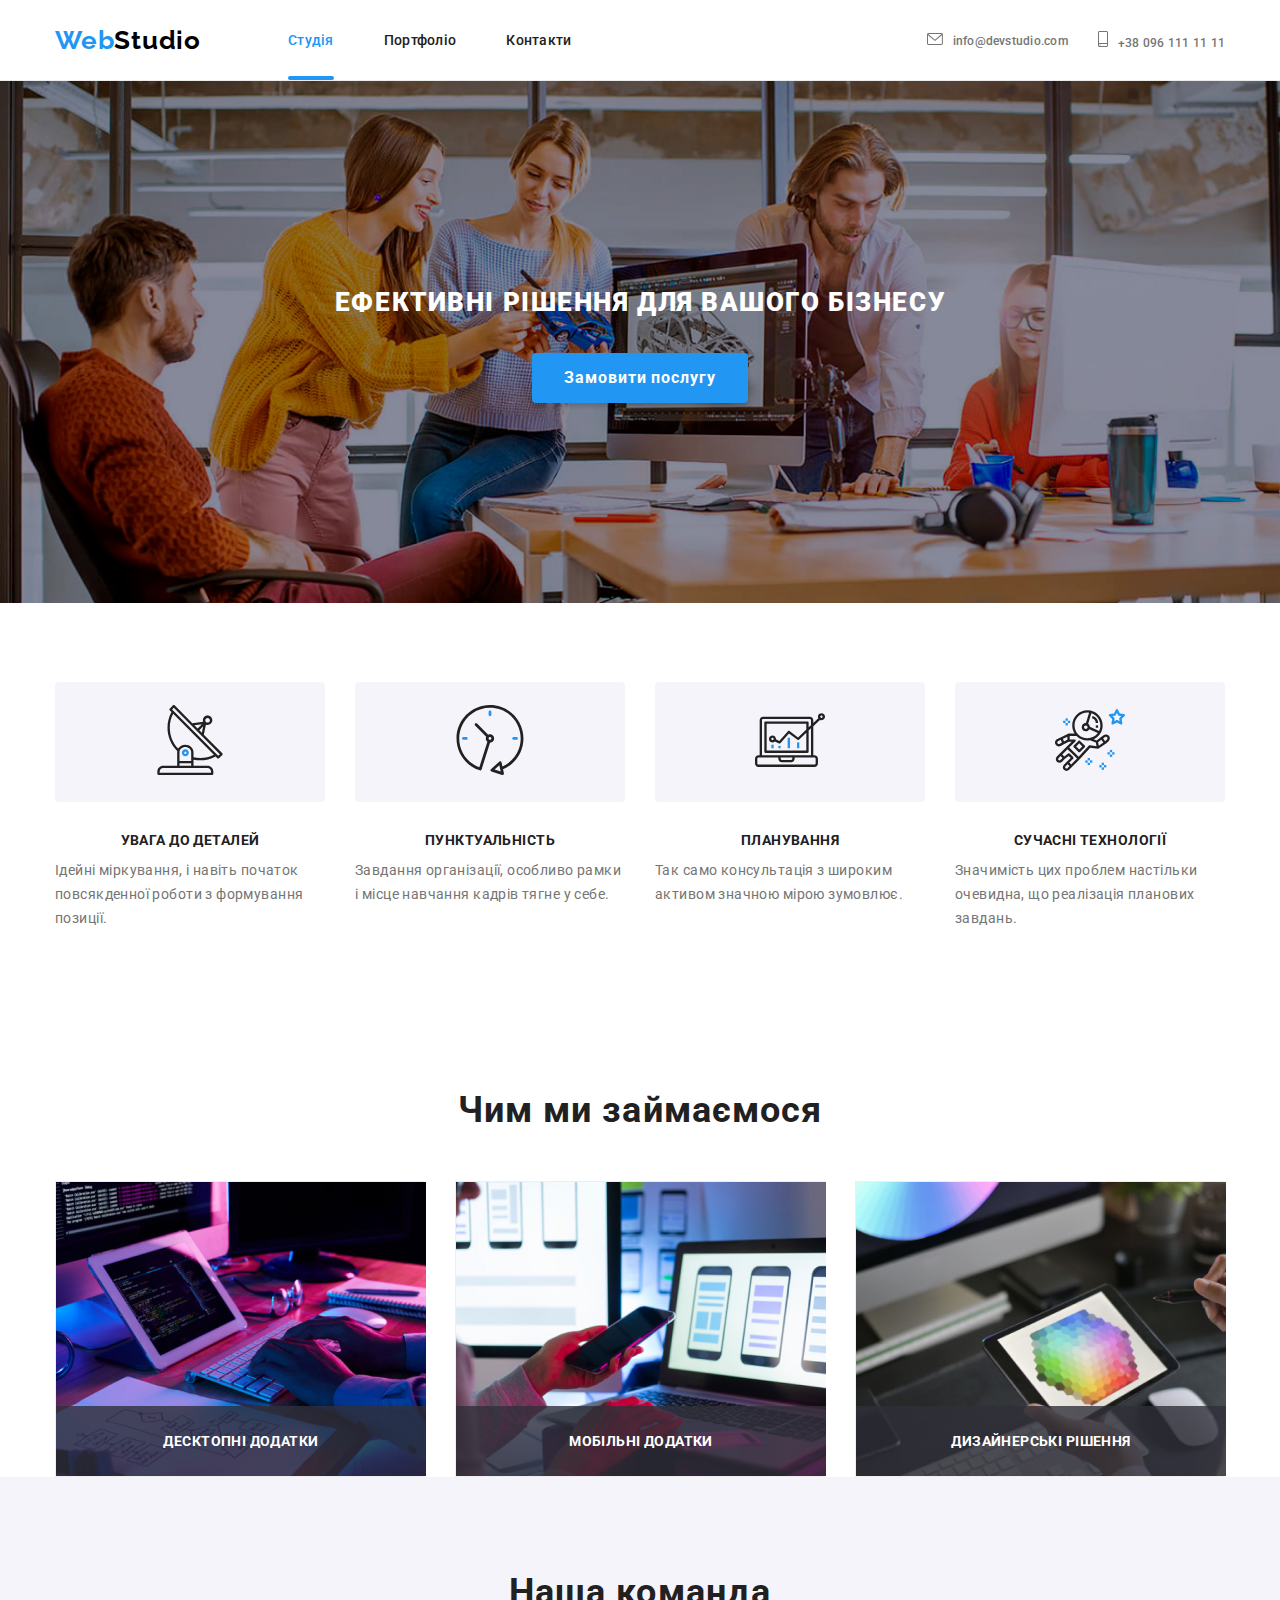
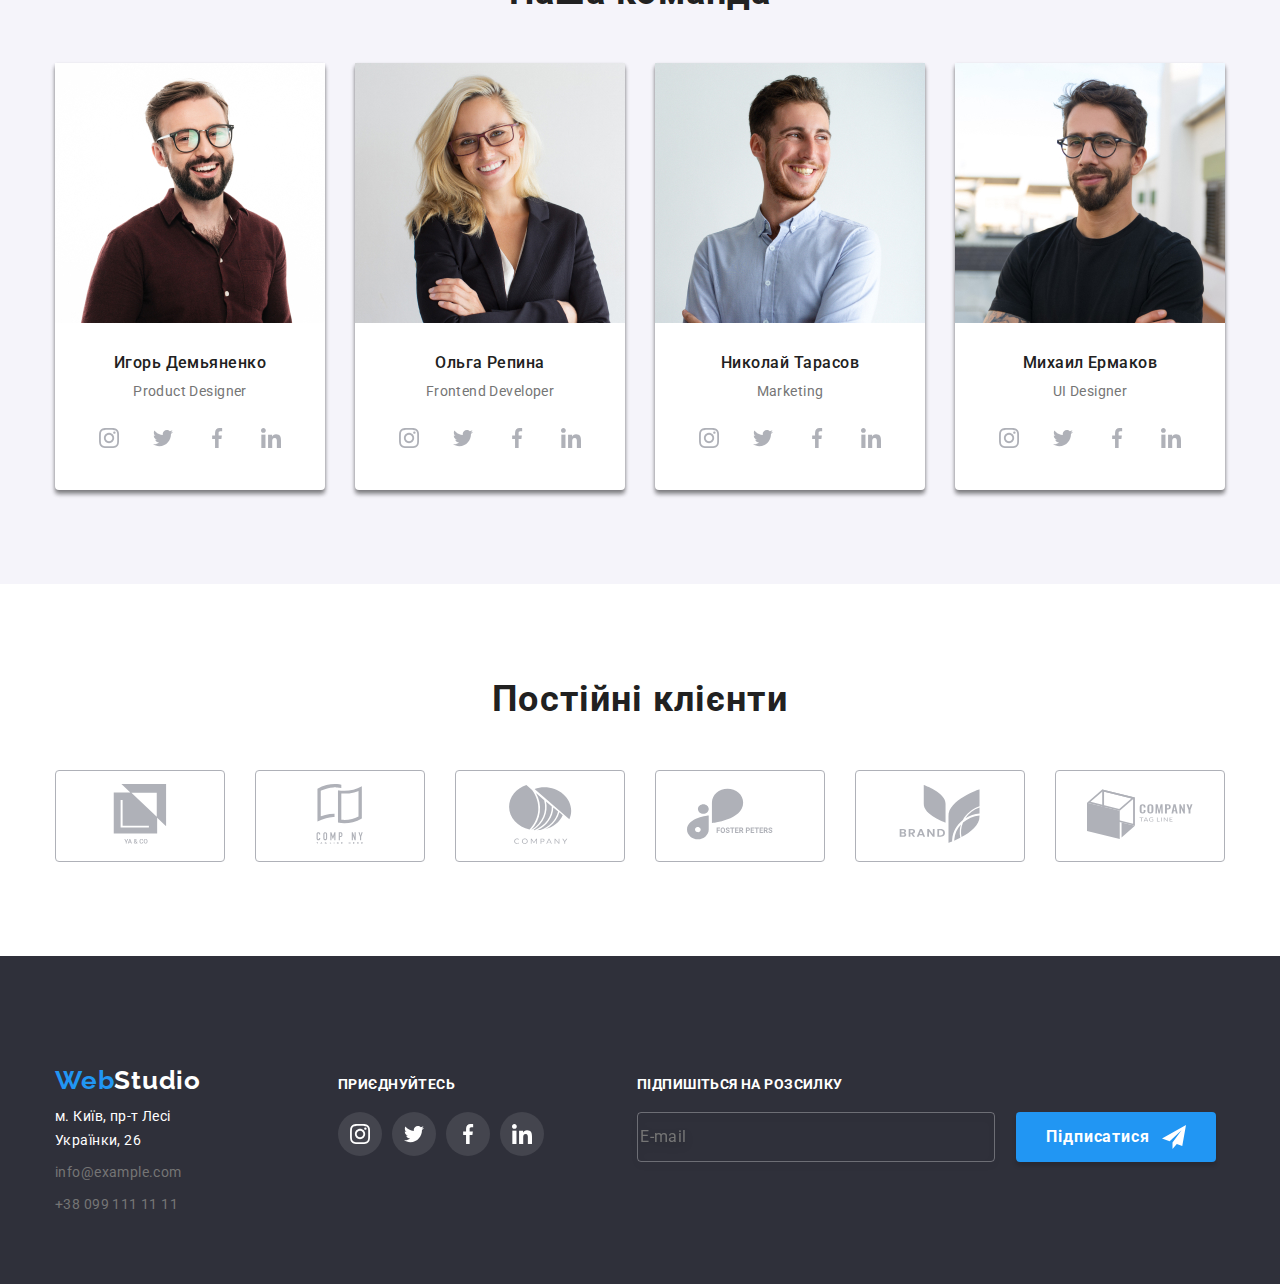
==== commit 45095d74: "hw#8 check" ====
--- a/index.html
+++ b/index.html
@@ -177,34 +177,46 @@
           <h2 class="section__heading">Чим ми займаємося</h2>
           <ul class="list box">
             <li class="box__element">
-              <img
-                src="./images/work/work1.jpg"
+              <picture>
+                <source 
+                srcset="./images/work/work1-desktop.jpg 1x, ./images/work/work1-desktop@2x.jpg 2x"
+                media="(min-width: 1200px)"
+                />
+                <img
+                src="./images/work/work1-desktop.jpg"
                 alt="Варіант 1"
-                width="370"
-                height="294"
               />
+              </picture>
               <div class="action">
                 <p class="element">Десктопні додатки</p>
               </div>
             </li>
             <li class="box__element">
-              <img
-                src="./images/work/work2.jpg"
+              <picture>
+                <source 
+                srcset="./images/work/work2-desktop.jpg 1x, ./images/work/work2-desktop@2x.jpg 2x"
+                media="(min-width: 1200px)"
+                />
+                <img
+                src="./images/work/work2-desktop.jpg"
                 alt="Варіант 2"
-                width="370"
-                height="294"
               />
+              </picture>
               <div class="action">
                 <p class="element">Мобільні додатки</p>
               </div>
             </li>
             <li class="box__element">
-              <img
-                src="./images/work/work3.jpg"
+              <picture>
+                <source 
+                srcset="./images/work/work3-desktop.jpg 1x, ./images/work/work3-desktop@2x.jpg 2x"
+                media="(min-width: 1200px)"
+                />
+                <img
+                src="./images/work/work3-desktop.jpg"
                 alt="Варіант 3"
-                width="370"
-                height="294"
               />
+              </picture>
               <div class="action">
                 <p class="element">Дизайнерські рішення</p>
               </div>
@@ -216,8 +228,8 @@
       <section class="section container-team">
         <div class="container">
           <h2 class="section__heading">Наша команда</h2>
-          <ul class="list grid">
-            <li class="grid__list">
+          <ul class="list net">
+            <li class="net__list">
               <picture>
                 <source 
                 srcset="./images/employers/designer-desktop.jpg 1x, ./images/employers/designer-desktop@2x.jpg 2x"
@@ -273,7 +285,7 @@
                 </ul>
               </div>
             </li>
-            <li class="grid__list">
+            <li class="net__list">
               <picture>
                 <source 
                 srcset="./images/employers/frontend-desktop.jpg 1x, ./images/employers/frontend-desktop@2x.jpg 2x"
@@ -329,7 +341,7 @@
                 </ul>
               </div>
             </li>
-            <li class="grid__list">
+            <li class="net__list">
               <picture>
                 <source 
                 srcset="./images/employers/marketing-desktop.jpg 1x, ./images/employers/marketing-desktop@2x.jpg 2x"
@@ -383,7 +395,7 @@
                 </ul>
               </div>
             </li>
-            <li class="grid__list">
+            <li class="net__list">
               <picture>
                 <source 
                 srcset="./images/employers/ui-desktop.jpg 1x, ./images/employers/ui-desktop@2x.jpg 2x"
--- a/css/main.min.css
+++ b/css/main.min.css
@@ -1 +1 @@
-:root{--accent-color: #2196f3;--primary-font: "Roboto", sans-serif;--secondary-font: "Raleway", sans-serif;--primary-text-color: #212121;--accent-color-logo: #2196f3;--secondary-color: #ffffff;--contacts-color: #757575}.visually-hidden{position:absolute;width:1px;height:1px;margin:-1px;padding:0;overflow:hidden;border:0;clip:rect(0, 0, 0, 0)}.footer-btn-send,.modal-close-btn,.social-list-link-footer,.social-list-link,.case__thumb{display:flex;align-items:center;justify-content:center}h1,h2,h3,h4,p{margin-top:0;margin-bottom:0}ul,ol{margin-top:0;margin-bottom:0;padding-left:0}.current::after{position:absolute;content:"";display:block;background:var(--accent-color);border-radius:2px;width:100%;height:4px;bottom:0}img{display:block}button{cursor:pointer}button:hover,button:focus{color:var(--secondary-color);background-color:rgba(0,0,0,0)}.list{list-style:none}.link{text-decoration:none}body{margin:0;font-family:var(--primary-font);font-size:14px;color:var(--primary-text-color)}.section{padding-top:60px;padding-bottom:60px}@media screen and (min-width: 768px){.section{padding-bottom:80px}}@media screen and (min-width: 1200px){.section{padding-top:94px}}.container{width:100%;padding-left:15px;padding-right:15px}@media screen and (min-width: 480px){.container{width:480px;margin-left:auto;margin-right:auto;padding-top:10px;padding-bottom:10px}}@media screen and (min-width: 768px){.container{width:738px;padding-top:0;padding-bottom:0}}@media screen and (min-width: 1200px){.container{width:1200px}}.section-description{font-family:var(--primary-font);font-style:normal;font-size:16px;font-weight:400;line-height:1.75;letter-spacing:.03em;color:var(--contacts-color);margin-bottom:9px}@media screen and (max-width: 767px){.mobile-menu{position:fixed;width:100%;height:100%;max-height:796px;z-index:999;top:0;left:0;background:#fff;box-shadow:0 0 0 100vmax rgba(0,0,0,.5);opacity:0;visibility:hidden;pointer-events:none;transition:opacity 500ms linear,visibility 500ms linear}.mobile-menu.is-open{opacity:1;visibility:visible;pointer-events:auto}.mobile-menu__container{position:relative;padding-left:25px;padding-top:48px;padding-bottom:48px}.mobile-menu__close-btn{position:absolute;top:10px;right:15px;background-color:rgba(0,0,0,0);border:none;padding:0;line-height:0}.mobile-menu__close-btn :hover,.mobile-menu__close-btn :focus{fill:var(--accent-color)}.checklist{display:block}.checklist__item{font-family:"Roboto";font-style:normal;font-weight:500;font-size:40px;line-height:47px;letter-spacing:.02em;color:#212121;padding-bottom:32px}.checklist__item :hover,.checklist__item :focus{color:var(--accent-color)}.checklist__item:last-child{padding-bottom:302px}.info__item{font-family:"Roboto";font-style:normal;font-weight:500;font-size:34px;line-height:40px;letter-spacing:.02em;color:#2196f3;padding-bottom:32px}.info__item:last-child{padding-bottom:64px}.media{display:flex}.media__item{padding-right:20px;font-family:"Roboto";font-style:normal;font-weight:500;font-size:18px;line-height:22px;letter-spacing:.02em;color:#2196f3}.media__link{color:rgba(33,33,33,.2)}}@media screen and (min-width: 768px){.mobile-menu{display:none}}.section__heading{font-size:28px;font-weight:700;line-height:1.1785714286;letter-spacing:.03em;text-align:center;margin-bottom:30px}@media screen and (min-width: 768px){.section__heading{margin-bottom:50px}}@media screen and (min-width: 1200px){.section__heading{margin-top:0;margin-bottom:50px;font-size:36px;font-weight:700;line-height:1.1666666667}}.grid{display:flex;flex-wrap:wrap;margin:-15px}@media screen and (min-width: 768px){.grid{margin:-30px}}@media screen and (min-width: 1200px){.grid{flex-wrap:nowrap}}.case{display:flex;flex-wrap:wrap;justify-content:center}@media screen and (min-width: 768px){.case{display:flex;flex-wrap:wrap;margin:-30px}}.box{display:flex;flex-wrap:wrap;margin-top:50px}.main-header{border-bottom:1px solid #ececec}.header{display:flex}.main-header-container{display:flex;align-items:center;justify-content:space-between}.navigation{display:flex;align-items:center}@media screen and (min-width: 768px){.navigation__item{margin-right:auto}}.site-nav{display:flex;margin-left:auto}.list-contacts{margin-left:auto}@media screen and (min-width: 768px){.list-contacts{flex-direction:column;gap:10px}}.menu{display:flex;align-items:center}@media screen and (max-width: 767px){.menu{display:none}}.logo{font-family:var(--secondary-font);font-style:normal;font-size:26px;font-weight:700;line-height:1.1923076923;letter-spacing:.03em;color:var(--accent-color-logo);margin-right:87px}.logo__title{font-family:var(--secondary-font);font-style:normal;font-size:26px;font-weight:700;line-height:1.1923076923;letter-spacing:.03em;color:#000}.contacts__logo{margin-right:10px;fill:currentColor}.contacts__logo:hover,.contacts__logo:focus{color:var(--accent-color)}.logo-contacts{display:flex;align-items:center}@media screen and (min-width: 768px){.menu__item:not(:last-child){margin-right:50px}}.menu__link{transition:color 250ms cubic-bezier(0.4, 0, 0.2, 1);padding:32px 0;margin-right:50px;display:block;font-size:14px;font-weight:500;line-height:1.1428571429;letter-spacing:.02em;color:var(--primary-text-color)}.menu__link:hover,.menu__link:focus{color:var(--accent-color)}@media screen and (min-width: 768px){.menu__link:last-child{margin-right:0}}.mobile-menu-open{border:none;background-color:rgba(0,0,0,0);padding:0;line-height:0}@media screen and (min-width: 767px){.mobile-menu-open{display:none}}.contacts{transition:color 250ms cubic-bezier(0.4, 0, 0.2, 1);padding:32px 0;font-size:14px;font-weight:500;line-height:1.1428571429;letter-spacing:.02em;color:var(--contacts-color)}.contacts:hover,.contacts:focus{color:var(--accent-color)}@media screen and (min-width: 768px){.contacts{padding:0;font-size:12px;font-weight:500;line-height:1.1666666667}}.current{position:relative;color:#2196f3}.hero{padding:200px 0;background:#2f303a;max-width:1600px;margin-left:auto;margin-right:auto;background-image:linear-gradient(rgba(47, 48, 58, 0.4), rgba(47, 48, 58, 0.4)),url("../images/hero/mobile.jpg");background-size:cover;background-color:#c4c4c4}@media screen and (min-width: 480px){.hero{padding:118px 0}}@media screen and (min-device-pixel-ratio: 2)and (max-width: 767px),screen and (min-resolution: 192dpi)and (max-width: 767px),screen and (min-resolution: 2dppx)and (max-width: 767px){.hero{background-image:url(/images/hero/mobile@2x.jpg)}}@media screen and (min-width: 768px){.hero{background-image:url(/images/hero/tablet.jpg)}}@media screen and (min-device-pixel-ratio: 2)and (min-width: 768px),screen and (min-resolution: 192dpi)and (min-width: 768px),screen and (min-resolution: 2dppx)and (min-width: 768px){.hero{background-image:url(/images/hero/tablet@2x.jpg)}}@media screen and (min-width: 1200px){.hero{background-image:url(/images/hero/desktop.jpg)}}@media screen and (min-device-pixel-ratio: 2)and (min-width: 1200px),screen and (min-resolution: 192dpi)and (min-width: 1200px),screen and (min-resolution: 2dppx)and (min-width: 1200px){.hero{background-image:url(/images/hero/desktop@2x.jpg)}}.main-title{font-family:var(--primary-font);font-style:normal;max-width:650px;font-size:44px;font-weight:900;line-height:1.3636363636;text-align:center;margin:0 auto;text-transform:uppercase;color:var(--secondary-color);margin-bottom:30px}@media screen and (min-width: 480px){.main-title{font-family:var(--primary-font);font-style:normal;font-size:26px;font-weight:900;line-height:1.6153846154;text-align:center;letter-spacing:.06em;text-transform:uppercase;color:var(--secondary-color)}}.modal-btn{transition-property:background-color;transition-duration:250ms;transition-timing-function:cubic-bezier(0.4, 0, 0.2, 1);padding-top:10px;padding-bottom:10px;padding-left:32px;padding-right:32px;font-family:inherit;font-size:16px;font-weight:700;line-height:1.875;display:block;margin:0 auto;letter-spacing:.06em;color:var(--secondary-color);background-color:var(--accent-color);box-shadow:0px 4px 4px rgba(0,0,0,.15);border-radius:4px;border:none}.modal-btn:hover,.modal-btn:focus{background-color:#188ce8}.flex-item{margin-right:8px}.flex-item:last-child{margin-right:0}.btn-active{transition:color 250ms cubic-bezier(0.4, 0, 0.2, 1),background-color 250ms cubic-bezier(0.4, 0, 0.2, 1),box-shadow 250ms cubic-bezier(0.4, 0, 0.2, 1);font-family:inherit;font-size:16px;font-weight:500;line-height:1.625;border:none;padding:6px 22px;letter-spacing:.03em;color:var(--primary-text-color);border-radius:4px}.btn-active:hover,.btn-active:focus{color:var(--secondary-color);background-color:#188ce8;box-shadow:0px 1px 1px rgba(0,0,0,.12),0px 4px 4px rgba(0,0,0,.06),1px 4px 6px rgba(0,0,0,.16)}.current-1{background:var(--accent-color);color:var(--secondary-color)}.box__element{position:relative;transition:box-shadow 250ms cubic-bezier(0.4, 0, 0.2, 1);width:100%;margin-bottom:30px;background:#fff;border:1px solid #eee}.box__element:hover,.box__element:focus{box-shadow:0px 1px 1px rgba(0,0,0,.12),0px 4px 4px rgba(0,0,0,.06),1px 4px 6px rgba(0,0,0,.16)}.box__element:last-child{margin-bottom:0}@media screen and (min-width: 768px){.box__element{width:calc((100% - 60px)/2);margin:15px}}@media screen and (min-width: 1200px){.box__element{width:calc((100% - 90px)/3)}}.wrapper__text{padding-top:20px;padding-bottom:20px;padding-left:24px;padding-right:24px}.wrapper{display:block;width:100%;text-decoration:none}.wrapper__img{position:relative;overflow:hidden}.wrapper__overlay{position:absolute;top:0;left:0;overflow:auto;transform:translate(0, 100%);transition:transform 250ms cubic-bezier(0.4, 0, 0.2, 1);font-family:"Roboto";font-style:normal;font-size:18px;font-weight:400;line-height:1.5555555556;letter-spacing:.03em;color:#fff;background:rgba(33,150,243,.9);padding:77px 24px}.box__element:hover .wrapper__overlay{transform:translate(0, 0)}.wrapper__title{font-family:var(--primary-font);font-style:normal;font-size:18px;font-weight:700;line-height:2;letter-spacing:.06em;color:var(--primary-text-color);margin-bottom:4px}.wrapper__description{font-family:var(--primary-font);font-style:normal;font-size:16px;font-weight:400;line-height:1.875;letter-spacing:.03em;color:var(--contacts-color)}.section-main{padding-top:60px}.case__link{width:100%;margin-bottom:30px;margin-right:0;display:flex;justify-content:center}.case__link:last-child{margin-bottom:60px}@media screen and (min-width: 768px){.case__link{width:calc((100% - 60px)/2);margin:15px}}@media screen and (min-width: 768px){.case__link:last-child{margin-bottom:60px}}.case__item{display:block;text-align:start}.case__thumb{height:120px;border-radius:4px;background-color:#f5f4fa;margin-bottom:30px}.case__title{font-family:var(--primary-font);font-style:normal;font-size:14px;font-weight:700;line-height:1.1428571429;letter-spacing:.03em;text-transform:uppercase;color:var(--primary-text-color);margin-bottom:10px}@media screen and (min-width: 480px){.case__title{display:flex;justify-content:center;text-align:center}}.case__descr{font-family:var(--primary-font);font-style:normal;font-size:14px;font-weight:400;line-height:1.7142857143;letter-spacing:.03em;color:var(--contacts-color)}.action{position:absolute;bottom:0;left:0;width:370px;min-height:70px;background:rgba(47,48,58,.8);display:flex;align-items:center;justify-content:center}.element{font-family:"Roboto";font-style:normal;font-size:14px;font-weight:700;line-height:1.1428571429;text-align:center;letter-spacing:.03em;text-transform:uppercase;color:#fff}@media screen and (min-width: 480px){.instance{display:none}}@media screen and (min-width: 480px){.instance{display:none}}@media screen and (min-width: 1200px){.instance{display:auto}}.container-team{background-color:#f5f4fa}.grid__list{background-color:#fff;width:270px;margin-top:0;margin-bottom:30px;margin:15px;width:450px;box-shadow:0px 4px 4px rgba(0,0,0,.25),0px 4px 4px rgba(0,0,0,.25),0px 1px 3px rgba(0,0,0,.12);border-radius:0px 0px 4px 4px}@media screen and (min-width: 768px){.grid__list{width:calc((100% - 60px)/2);margin:15px}}@media screen and (min-width: 1200px){.grid__list{margin-left:0}.grid__list:nth-child(4n){margin-right:0}}.text-box{display:block;text-align:center;padding-top:30px;padding-bottom:30px}@media screen and (min-width: 480px){.text-box{width:450px;margin-left:0;margin-right:0}}@media screen and (min-width: 768px){.text-box{width:100%}}.subtitle{font-style:normal;font-size:16px;font-weight:500;line-height:1.25;text-align:center;letter-spacing:.03em;margin-bottom:10px}.about{line-height:1.19;text-align:center}.social-list{display:flex;justify-content:center;gap:10px;margin-top:16px}.social-list-link{transition:background-color 250ms cubic-bezier(0.4, 0, 0.2, 1);width:44px;height:44px;border-radius:50%;background-color:#fff}.social-list-link:hover,.social-list-link:focus{background-color:var(--accent-color)}.social-list-link:hover .social-list-icon,.social-list-link:hover .social-list-icon,.social-list-link:focus .social-list-icon,.social-list-link:focus .social-list-icon{fill:var(--secondary-color)}.social-list-icon{transition:fill 250ms cubic-bezier(0.4, 0, 0.2, 1);fill:#afb1b8}.grid__item{transition:fill 250ms cubic-bezier(0.4, 0, 0.2, 1),border 250ms cubic-bezier(0.4, 0, 0.2, 1),border-radius 250ms cubic-bezier(0.4, 0, 0.2, 1);width:calc((100% - 60px)/2);height:92px;display:flex;justify-content:center;align-items:center;margin:15px;border:1px solid #afb1b8;border-radius:4px}.grid__item:hover,.grid__item:focus{fill:var(--accent-color);border:1px solid var(--accent-color);border-radius:4px}.grid__item:hover .company__icon,.grid__item:hover .company__icon,.grid__item:focus .company__icon,.grid__item:focus .company__icon{fill:var(--accent-color)}@media screen and (min-width: 768px){.grid__item{width:calc((100% - 90px)/3);margin:15px}}@media screen and (min-width: 1200px){.grid__item{flex-wrap:nowrap;margin-left:0;margin-right:30px}}.company__icon{fill:#afb1b8}.bottom{background:#2f303a;justify-content:flex-start;padding-top:60px;padding-bottom:60px}.footer-containe{display:block;align-items:baseline}@media screen and (min-width: 768px){.footer-containe{display:flex;justify-content:space-around;flex-wrap:wrap}}@media screen and (min-width: 1200px){.footer-containe{display:flex;flex-wrap:nowrap;justify-content:center}}.logo-footer{margin-right:auto;margin-bottom:20px}@media screen and (min-width: 480px){.logo-footer{display:flex;justify-content:center;align-items:center;margin-bottom:8px}}.logo-title-white{font-family:var(--secondary-font);font-style:normal;font-size:26px;font-weight:700;line-height:1.1923076923;letter-spacing:.03em;color:#fff}@media screen and (min-width: 480px){.list-footer{margin-left:auto;margin-right:auto}}@media screen and (min-width: 1200px){.list-footer{margin-right:70px}}.section-description-black{color:var(--secondary-color);font-style:normal}@media screen and (min-width: 480px){.section-description-black{margin-bottom:8px}}.menu-footer{width:206px;height:80px;display:block;margin-top:60px;margin-left:137px}@media screen and (min-width: 768px){.menu-footer{margin-top:60px}}.footer-title{font-family:"Roboto";font-style:normal;font-size:14px;font-weight:700;line-height:1.1428571429;letter-spacing:.03em;text-transform:uppercase;color:#fff;margin-bottom:20px}@media screen and (min-width: 480px){.footer-title{display:flex;justify-content:center;align-items:center}}.social-list-footer{display:flex;justify-content:center;gap:10px}.social-list-link-footer{transition:background-color 250ms cubic-bezier(0.4, 0, 0.2, 1);width:44px;height:44px;border-radius:50%;background-color:rgba(255,255,255,.1)}.social-list-link-footer:hover,.social-list-link-footer:focus{background-color:var(--accent-color)}.social-link-icon-footer{fill:#fff}.logo-list{margin-right:auto}.backdrop{position:fixed;top:0;left:0;z-index:100;width:100%;height:100%;background-color:rgba(0,0,0,.2);transition:opacity 250ms cubic-bezier(0.4, 0, 0.2, 1),visibility 250ms cubic-bezier(0.4, 0, 0.2, 1)}.backdrop.is-hidden{opacity:0;pointer-events:none;visibility:hidden}.backdrop.is-hidden.modal{transform:translate(-50% -50%) scale(0.7)}.modal-close-btn{position:absolute;top:8px;right:8px;width:30px;height:30px;border-radius:50%;background-color:#fff;border:1px solid rgba(0,0,0,.1);padding:0}.modal-close-btn:hover,.modal-close-btn:focus{fill:var(--accent-color)}.modal{position:absolute;top:50%;left:50%;padding:40px;transform:translate(-50%, -50%) scale(1);min-width:450px;min-height:609px;background:#fff;box-shadow:0px 1px 3px rgba(0,0,0,.12),0px 1px 1px rgba(0,0,0,.14),0px 2px 1px rgba(0,0,0,.2);border-radius:4px;transition:box-shadow 250ms,transform 250ms cubic-bezier(0.4, 0, 0.2, 1)}@media screen and (min-width: 1200px){.modal{min-width:528px;min-height:581px}}.footer-form{display:block;margin-top:60px;margin-left:auto;margin-right:auto}@media screen and (min-width: 768px){.footer-form{display:flex;flex-direction:column;align-items:center;width:100%}}@media screen and (min-width: 1200px){.footer-form{display:flex;align-items:end;margin-left:93px}}.footer-form-field{width:358px;margin-right:12px}.footer-form-input-desc{display:block;font-family:var(--primary-font);font-style:normal;font-size:14px;font-weight:700;line-height:1.1428571429;letter-spacing:.03em;text-transform:uppercase;color:var(--secondary-color);margin-bottom:20px}@media screen and (min-width: 480px){.footer-form-input-desc{display:flex;justify-content:center;align-items:center}}.footer-form-input-wrapper{min-width:358px;height:50px}.footer-form-input{width:100%;height:50px;font-family:var(--primary-font);font-style:normal;font-size:16px;font-weight:400;line-height:1.25;display:flex;align-items:center;letter-spacing:.03em;color:rgba(255,255,255,.6);border:1px solid rgba(255,255,255,.3);filter:drop-shadow(0px 4px 4px rgba(0, 0, 0, 0.15));border-radius:4px;background-color:rgba(0,0,0,0)}@media screen and (min-width: 480px){.footer-form-input{justify-content:center}}.footer-btn-send{min-width:200px;height:50px;font-family:var(--primary-font);font-style:normal;font-size:16px;font-weight:700;line-height:1.875;text-align:center;letter-spacing:.06em;color:var(--secondary-color);background:var(--accent-color);box-shadow:0px 4px 4px rgba(0,0,0,.15);border-radius:4px;border:none;transition:background 250ms cubic-bezier(0.4, 0, 0.2, 1)}.footer-btn-send:hover,.footer-btn-send:focus{background-color:#188ce8}@media screen and (min-width: 480px){.footer-btn-send{display:flex;margin-left:auto;margin-right:auto;margin-top:20px}}.footer-btn-send-icon{margin-left:12px}.modal-form{display:flex;flex-direction:column}.modal-form-title{font-family:var(--secondary-font);font-style:normal;font-size:20px;font-weight:700;line-height:1.15;text-align:center;letter-spacing:.03em;color:var(--primary-text-color);padding-bottom:12px}.modal-form-field{margin-bottom:10px}.modal-form-input-desc{display:block;font-family:var(--primary-font);font-style:normal;font-size:12px;font-weight:400;line-height:1.1666666667;letter-spacing:.01em;color:var(--contacts-color);margin-bottom:4px}.modal-form-input-wrapper{display:block;position:relative}.modal-form-input{width:100%;height:40px;border:1px solid rgba(33,33,33,.2);border-radius:4px;padding-left:42px;color:#000;transition:border-color 250ms cubic-bezier(0.4, 0, 0.2, 1);cursor:pointer}.modal-form-input:focus{outline:none;border-color:var(--accent-color-logo)}.modal-form-input:focus+.modal-form-input-icon{fill:var(--accent-color-logo)}.modal-form-input-icon{position:absolute;top:50%;left:12px;transform:translateY(-50%);display:block}.modal-form-message{width:100%;height:120px;border:1px solid rgba(33,33,33,.2);border-radius:4px;padding:12px 16px;resize:none;transition:border-color 250ms cubic-bezier(0.4, 0, 0.2, 1)}.modal-form-message::placeholder{color:rgba(117,117,117,.5)}.modal-form-message:focus{outline:none;border-color:var(--accent-color-logo)}.modal-form-check-desc{display:flex;align-items:center;font-family:var(--primary-font);font-style:normal;font-size:12px;font-weight:400;line-height:1.1666666667;letter-spacing:.03em;color:var(--contacts-color);margin-bottom:30px}.modal-form-check-desc::before{display:block;width:16px;height:15px;content:"";background-image:url(../images/checkbox-black.svg);cursor:pointer;transition:background-image 250ms cubic-bezier(0.4, 0, 0.2, 1);margin-right:7px}.modal-form-check:checked+.modal-form-check-desc::before{background-image:url(../images/checkbox-blue.svg)}.modal-form-check:focus+.modal-form-check-desc::before{outline:#2196f3;border-radius:2px}@media screen and (min-width: 1200px){.modal-form-check-desc{font-size:14px;font-weight:400;line-height:1.7142857143;margin-left:12px}}.modal-form-check-title{font-family:var(--primary-font);font-style:normal;font-size:12px;font-weight:400;line-height:1.1666666667;letter-spacing:.03em;text-decoration-line:underline;color:var(--accent-color)}@media screen and (min-width: 1200px){.modal-form-check-title{font-size:14px;font-weight:400;line-height:1.7142857143}}.modal-form-submit{transition-property:background-color;transition-duration:250ms;transition-timing-function:cubic-bezier(0.4, 0, 0.2, 1);padding-top:10px;padding-bottom:10px;padding-left:52px;padding-right:52px;font-family:inherit;font-size:16px;font-weight:700;line-height:1.875;display:block;margin:0 auto;letter-spacing:.06em;color:var(--secondary-color);background-color:var(--accent-color);box-shadow:0px 4px 4px rgba(0,0,0,.15);border-radius:4px;border:none}.modal-form-submit:hover,.modal-form-submit:focus{background-color:#188ce8}/*# sourceMappingURL=main.min.css.map */+:root{--accent-color: #2196f3;--primary-font: "Roboto", sans-serif;--secondary-font: "Raleway", sans-serif;--primary-text-color: #212121;--accent-color-logo: #2196f3;--secondary-color: #ffffff;--contacts-color: #757575}.visually-hidden{position:absolute;width:1px;height:1px;margin:-1px;padding:0;overflow:hidden;border:0;clip:rect(0, 0, 0, 0)}.footer-btn-send,.modal-close-btn,.social-list-link-footer,.social-list-link,.case__thumb{display:flex;align-items:center;justify-content:center}h1,h2,h3,h4,p{margin-top:0;margin-bottom:0}ul,ol{margin-top:0;margin-bottom:0;padding-left:0}.current::after{position:absolute;content:"";display:block;background:var(--accent-color);border-radius:2px;width:100%;height:4px;bottom:0}img{display:block}button{cursor:pointer}button:hover,button:focus{color:var(--secondary-color);background-color:rgba(0,0,0,0)}.list{list-style:none}.link{text-decoration:none}body{margin:0;font-family:var(--primary-font);font-size:14px;color:var(--primary-text-color)}.section{padding-top:60px;padding-bottom:60px}@media screen and (min-width: 768px){.section{padding-bottom:80px}}@media screen and (min-width: 1200px){.section{padding-top:94px;padding-bottom:94px}}.container{width:100%;padding-left:15px;padding-right:15px}@media screen and (min-width: 480px){.container{width:480px;margin-left:auto;margin-right:auto;padding-top:10px;padding-bottom:10px}}@media screen and (min-width: 768px){.container{width:738px;padding-top:0;padding-bottom:0}}@media screen and (min-width: 1200px){.container{width:1200px}}.section-description{font-family:var(--primary-font);font-style:normal;font-size:16px;font-weight:400;line-height:1.75;letter-spacing:.03em;color:var(--contacts-color);margin-bottom:9px}@media screen and (min-width: 1200px){.section-description{font-size:14px;font-weight:400;line-height:1.7142857143}}@media screen and (max-width: 767px){.mobile-menu{position:fixed;width:100%;height:100%;max-height:796px;z-index:999;top:0;left:0;background:#fff;box-shadow:0 0 0 100vmax rgba(0,0,0,.5);opacity:0;visibility:hidden;pointer-events:none;transition:opacity 500ms linear,visibility 500ms linear}.mobile-menu.is-open{opacity:1;visibility:visible;pointer-events:auto}.mobile-menu__container{position:relative;padding-left:25px;padding-top:48px;padding-bottom:48px}.mobile-menu__close-btn{position:absolute;top:10px;right:15px;background-color:rgba(0,0,0,0);border:none;padding:0;line-height:0}.mobile-menu__close-btn :hover,.mobile-menu__close-btn :focus{fill:var(--accent-color)}.checklist{display:block}.checklist__item{font-family:"Roboto";font-style:normal;font-weight:500;font-size:40px;line-height:47px;letter-spacing:.02em;color:#212121;padding-bottom:32px}.checklist__item :hover,.checklist__item :focus{color:var(--accent-color)}.checklist__item:last-child{padding-bottom:302px}.info__item{font-family:"Roboto";font-style:normal;font-weight:500;font-size:34px;line-height:40px;letter-spacing:.02em;color:#2196f3;padding-bottom:32px}.info__item:last-child{padding-bottom:64px}.media{display:flex}.media__item{padding-right:20px;font-family:"Roboto";font-style:normal;font-weight:500;font-size:18px;line-height:22px;letter-spacing:.02em;color:#2196f3}.media__link{color:rgba(33,33,33,.2)}}@media screen and (min-width: 768px){.mobile-menu{display:none}}.section__heading{font-size:28px;font-weight:700;line-height:1.1785714286;letter-spacing:.03em;text-align:center;margin-bottom:30px}@media screen and (min-width: 768px){.section__heading{margin-bottom:50px}}@media screen and (min-width: 1200px){.section__heading{margin-top:0;margin-bottom:50px;font-size:36px;font-weight:700;line-height:1.1666666667}}.grid{display:flex;flex-wrap:wrap;margin:-15px}@media screen and (min-width: 768px){.grid{margin:-30px}}@media screen and (min-width: 1200px){.grid{flex-wrap:nowrap;margin:0;margin-top:-15px;margin-bottom:-15px;margin-left:0}}.net{display:flex;flex-wrap:wrap;margin:-15px}@media screen and (min-width: 768px){.net{margin:-30px}}@media screen and (min-width: 1200px){.net{flex-wrap:nowrap;margin:0;margin-top:-15px;margin-bottom:-15px;margin-left:-15px}}.case{display:flex;flex-wrap:wrap;justify-content:center}@media screen and (min-width: 768px){.case{margin:-30px;margin-bottom:50px}}@media screen and (min-width: 1200px){.case{flex-wrap:nowrap;margin-left:-15px;margin-right:-15px;margin-bottom:50px}}.box{display:flex;flex-wrap:wrap}@media screen and (min-width: 768px){.box{margin-left:-30px;margin-right:-30px}}@media screen and (min-width: 1200px){.box{margin:-15px}}.main-header{border-bottom:1px solid #ececec}.header{display:flex}.main-header-container{display:flex;align-items:center;justify-content:space-between}.navigation{display:flex;align-items:center}@media screen and (min-width: 768px){.navigation__item{margin-right:auto}}.site-nav{display:flex;margin-left:auto}@media screen and (min-width: 768px){.site-nav__item{margin-right:auto}}.list-contacts{margin-left:auto}@media screen and (min-width: 768px){.list-contacts{flex-direction:column;gap:10px}}@media screen and (min-width: 1200px){.list-contacts{flex-direction:row;gap:30px}}.menu{display:flex;align-items:center}@media screen and (max-width: 767px){.menu{display:none}}.logo{font-family:var(--secondary-font);font-style:normal;font-size:26px;font-weight:700;line-height:1.1923076923;letter-spacing:.03em;color:var(--accent-color-logo);margin-right:87px}.logo__title{font-family:var(--secondary-font);font-style:normal;font-size:26px;font-weight:700;line-height:1.1923076923;letter-spacing:.03em;color:#000}.contacts__logo{margin-right:10px;fill:currentColor}.contacts__logo:hover,.contacts__logo:focus{color:var(--accent-color)}.logo-contacts{display:flex;align-items:center}@media screen and (min-width: 768px){.menu__item:not(:last-child){margin-right:50px}}@media screen and (min-width: 1200px){.menu__item{margin-right:auto}}.menu__link{transition:color 250ms cubic-bezier(0.4, 0, 0.2, 1);padding:32px 0;margin-right:50px;display:block;font-size:14px;font-weight:500;line-height:1.1428571429;letter-spacing:.02em;color:var(--primary-text-color)}.menu__link:hover,.menu__link:focus{color:var(--accent-color)}@media screen and (min-width: 768px){.menu__link:last-child{margin-right:0}}.mobile-menu-open{border:none;background-color:rgba(0,0,0,0);padding:0;line-height:0}@media screen and (min-width: 767px){.mobile-menu-open{display:none}}.contacts{transition:color 250ms cubic-bezier(0.4, 0, 0.2, 1);padding:32px 0;font-size:14px;font-weight:500;line-height:1.1428571429;letter-spacing:.02em;color:var(--contacts-color)}.contacts:hover,.contacts:focus{color:var(--accent-color)}@media screen and (min-width: 768px){.contacts{padding:0;font-size:12px;font-weight:500;line-height:1.1666666667}}.current{position:relative;color:#2196f3}.hero{padding:118px 0;background:#2f303a;max-width:1600px;margin-left:auto;margin-right:auto;background-image:linear-gradient(rgba(47, 48, 58, 0.4), rgba(47, 48, 58, 0.4)),url("../images/hero/mobile.jpg");background-size:cover;background-color:#c4c4c4}@media screen and (min-width: 1200px){.hero{padding:200px 0}}@media screen and (min-device-pixel-ratio: 2)and (max-width: 767px),screen and (min-resolution: 192dpi)and (max-width: 767px),screen and (min-resolution: 2dppx)and (max-width: 767px){.hero{background-image:url(/images/hero/mobile@2x.jpg)}}@media screen and (min-width: 768px){.hero{background-image:url(/images/hero/tablet.jpg)}}@media screen and (min-device-pixel-ratio: 2)and (min-width: 768px),screen and (min-resolution: 192dpi)and (min-width: 768px),screen and (min-resolution: 2dppx)and (min-width: 768px){.hero{background-image:url(/images/hero/tablet@2x.jpg)}}@media screen and (min-width: 1200px){.hero{background-image:url(/images/hero/desktop.jpg)}}@media screen and (min-device-pixel-ratio: 2)and (min-width: 1200px),screen and (min-resolution: 192dpi)and (min-width: 1200px),screen and (min-resolution: 2dppx)and (min-width: 1200px){.hero{background-image:url(/images/hero/desktop@2x.jpg)}}.main-title{font-family:var(--primary-font);font-style:normal;max-width:650px;font-size:44px;font-weight:900;line-height:1.3636363636;text-align:center;margin:0 auto;text-transform:uppercase;color:var(--secondary-color);margin-bottom:30px}@media screen and (min-width: 480px){.main-title{font-family:var(--primary-font);font-style:normal;font-size:26px;font-weight:900;line-height:1.6153846154;text-align:center;letter-spacing:.06em;text-transform:uppercase;color:var(--secondary-color)}}.modal-btn{transition-property:background-color;transition-duration:250ms;transition-timing-function:cubic-bezier(0.4, 0, 0.2, 1);padding-top:10px;padding-bottom:10px;padding-left:32px;padding-right:32px;font-family:inherit;font-size:16px;font-weight:700;line-height:1.875;display:block;margin:0 auto;letter-spacing:.06em;color:var(--secondary-color);background-color:var(--accent-color);box-shadow:0px 4px 4px rgba(0,0,0,.15);border-radius:4px;border:none}.modal-btn:hover,.modal-btn:focus{background-color:#188ce8}.flex-item{margin-right:8px}.flex-item:last-child{margin-right:0}.btn-active{transition:color 250ms cubic-bezier(0.4, 0, 0.2, 1),background-color 250ms cubic-bezier(0.4, 0, 0.2, 1),box-shadow 250ms cubic-bezier(0.4, 0, 0.2, 1);font-family:inherit;font-size:16px;font-weight:500;line-height:1.625;border:none;padding:6px 22px;letter-spacing:.03em;color:var(--primary-text-color);border-radius:4px}.btn-active:hover,.btn-active:focus{color:var(--secondary-color);background-color:#188ce8;box-shadow:0px 1px 1px rgba(0,0,0,.12),0px 4px 4px rgba(0,0,0,.06),1px 4px 6px rgba(0,0,0,.16)}.current-1{background:var(--accent-color);color:var(--secondary-color)}.box__element{position:relative;transition:box-shadow 250ms cubic-bezier(0.4, 0, 0.2, 1);width:100%;margin-bottom:30px;background:#fff;border:1px solid #eee}.box__element:hover,.box__element:focus{box-shadow:0px 1px 1px rgba(0,0,0,.12),0px 4px 4px rgba(0,0,0,.06),1px 4px 6px rgba(0,0,0,.16)}.box__element:last-child{margin-bottom:0}@media screen and (min-width: 768px){.box__element{width:calc((100% - 60px)/2);margin:15px}}@media screen and (min-width: 1200px){.box__element{width:calc((100% - 90px)/3)}}@media screen and (min-width: 1200px){.box__element:last-child{margin-bottom:15px}}.wrapper__text{padding-top:20px;padding-bottom:20px;padding-left:24px;padding-right:24px}.wrapper{display:block;width:100%;text-decoration:none}.wrapper__img{position:relative;overflow:hidden}.wrapper__overlay{position:absolute;top:0;left:0;overflow:auto;transform:translate(0, 100%);transition:transform 250ms cubic-bezier(0.4, 0, 0.2, 1);font-family:"Roboto";font-style:normal;font-size:18px;font-weight:400;line-height:1.5555555556;letter-spacing:.03em;color:#fff;background:rgba(33,150,243,.9);padding:77px 24px}.box__element:hover .wrapper__overlay{transform:translate(0, 0)}.wrapper__title{font-family:var(--primary-font);font-style:normal;font-size:18px;font-weight:700;line-height:2;letter-spacing:.06em;color:var(--primary-text-color);margin-bottom:4px}.wrapper__description{font-family:var(--primary-font);font-style:normal;font-size:16px;font-weight:400;line-height:1.875;letter-spacing:.03em;color:var(--contacts-color)}.section-main{padding-top:60px}@media screen and (min-width: 1200px){.section-main{padding-top:94px;padding-bottom:94px}}.case__link{width:100%;margin-bottom:30px;margin-right:0;display:flex;justify-content:center}@media screen and (min-width: 768px){.case__link{width:calc((100% - 60px)/2);margin:15px}}@media screen and (max-width: 1199px){.case__link:last-child{margin-bottom:60px}}.case__item{display:block;text-align:start}.case__thumb{height:120px;border-radius:4px;background-color:#f5f4fa;margin-bottom:30px}.case__title{font-family:var(--primary-font);font-style:normal;font-size:14px;font-weight:700;line-height:1.1428571429;letter-spacing:.03em;text-transform:uppercase;color:var(--primary-text-color);margin-bottom:10px}@media screen and (min-width: 480px){.case__title{display:flex;justify-content:center;text-align:center}}.case__descr{font-family:var(--primary-font);font-style:normal;font-size:14px;font-weight:400;line-height:1.7142857143;letter-spacing:.03em;color:var(--contacts-color)}.action{position:absolute;bottom:0;left:0;width:370px;min-height:70px;background:rgba(47,48,58,.8);display:flex;align-items:center;justify-content:center}.element{font-family:"Roboto";font-style:normal;font-size:14px;font-weight:700;line-height:1.1428571429;text-align:center;letter-spacing:.03em;text-transform:uppercase;color:#fff}@media screen and (min-width: 480px){.instance{display:none}}@media screen and (min-width: 1200px){.instance{display:contents}}.container-team{background-color:#f5f4fa}.net__list{background-color:#fff;width:270px;margin-top:0;margin-bottom:30px;margin:15px;width:450px;box-shadow:0px 4px 4px rgba(0,0,0,.25),0px 4px 4px rgba(0,0,0,.25),0px 1px 3px rgba(0,0,0,.12);border-radius:0px 0px 4px 4px}@media screen and (min-width: 768px){.net__list{width:calc((100% - 60px)/2);margin:15px}}@media screen and (min-width: 1200px){.net__list:nth-child(4n){margin-right:0}}.text-box{display:block;text-align:center;padding-top:30px;padding-bottom:30px;width:450px;margin-left:0;margin-right:0}@media screen and (min-width: 768px){.text-box{width:100%}}.subtitle{font-style:normal;font-size:16px;font-weight:500;line-height:1.25;text-align:center;letter-spacing:.03em;margin-bottom:10px}.about{line-height:1.19;text-align:center}.social-list{display:flex;justify-content:center;gap:10px;margin-top:16px}.social-list-link{transition:background-color 250ms cubic-bezier(0.4, 0, 0.2, 1);width:44px;height:44px;border-radius:50%;background-color:#fff}.social-list-link:hover,.social-list-link:focus{background-color:var(--accent-color)}.social-list-link:hover .social-list-icon,.social-list-link:hover .social-list-icon,.social-list-link:focus .social-list-icon,.social-list-link:focus .social-list-icon{fill:var(--secondary-color)}.social-list-icon{transition:fill 250ms cubic-bezier(0.4, 0, 0.2, 1);fill:#afb1b8}.grid__item{transition:fill 250ms cubic-bezier(0.4, 0, 0.2, 1),border 250ms cubic-bezier(0.4, 0, 0.2, 1),border-radius 250ms cubic-bezier(0.4, 0, 0.2, 1);width:calc((100% - 60px)/2);height:92px;display:flex;justify-content:center;align-items:center;margin:15px;border:1px solid #afb1b8;border-radius:4px}.grid__item:hover,.grid__item:focus{fill:var(--accent-color);border:1px solid var(--accent-color);border-radius:4px}.grid__item:hover .company__icon,.grid__item:hover .company__icon,.grid__item:focus .company__icon,.grid__item:focus .company__icon{fill:var(--accent-color)}@media screen and (min-width: 768px){.grid__item{width:calc((100% - 90px)/3);margin:15px}}@media screen and (min-width: 1200px){.grid__item{flex-wrap:nowrap;margin-left:0;margin-right:30px}}@media screen and (min-width: 1200px){.grid__item:last-child{margin-right:0}}.company__icon{fill:#afb1b8}.bottom{background:#2f303a;justify-content:flex-start;padding-top:60px;padding-bottom:60px}.footer-containe{display:block;align-items:baseline}@media screen and (min-width: 768px){.footer-containe{display:flex;justify-content:space-around;flex-wrap:wrap}}@media screen and (min-width: 1200px){.footer-containe{display:flex;flex-wrap:nowrap;justify-content:center}}.logo-footer{margin-right:auto;margin-bottom:20px;display:flex;justify-content:center;align-items:center;margin-bottom:8px}@media screen and (min-width: 1200px){.logo-footer{justify-content:start}}.logo-title-white{font-family:var(--secondary-font);font-style:normal;font-size:26px;font-weight:700;line-height:1.1923076923;letter-spacing:.03em;color:#fff}.list-footer{margin-left:auto;margin-right:auto}.section-description-black{color:var(--secondary-color);font-style:normal;margin-bottom:8px}.menu-footer{width:206px;height:80px;display:block;margin-top:60px;margin-left:137px}@media screen and (min-width: 768px){.menu-footer{margin-top:60px}}.footer-title{display:flex;justify-content:center;align-items:center;font-family:"Roboto";font-style:normal;font-size:14px;font-weight:700;line-height:1.1428571429;letter-spacing:.03em;text-transform:uppercase;color:#fff;margin-bottom:20px}@media screen and (min-width: 1200px){.footer-title{justify-content:start}}.social-list-footer{display:flex;justify-content:center;gap:10px}.social-list-link-footer{transition:background-color 250ms cubic-bezier(0.4, 0, 0.2, 1);width:44px;height:44px;border-radius:50%;background-color:rgba(255,255,255,.1)}.social-list-link-footer:hover,.social-list-link-footer:focus{background-color:var(--accent-color)}.social-link-icon-footer{fill:#fff}.logo-list{margin-right:auto}.backdrop{position:fixed;top:0;left:0;z-index:100;width:100%;height:100%;background-color:rgba(0,0,0,.2);transition:opacity 250ms cubic-bezier(0.4, 0, 0.2, 1),visibility 250ms cubic-bezier(0.4, 0, 0.2, 1)}.backdrop.is-hidden{opacity:0;pointer-events:none;visibility:hidden}.backdrop.is-hidden.modal{transform:translate(-50% -50%) scale(0.7)}.modal-close-btn{position:absolute;top:8px;right:8px;width:30px;height:30px;border-radius:50%;background-color:#fff;border:1px solid rgba(0,0,0,.1);padding:0}.modal-close-btn:hover,.modal-close-btn:focus{fill:var(--accent-color)}.modal{position:absolute;top:50%;left:50%;padding:40px;transform:translate(-50%, -50%) scale(1);min-width:450px;min-height:609px;background:#fff;box-shadow:0px 1px 3px rgba(0,0,0,.12),0px 1px 1px rgba(0,0,0,.14),0px 2px 1px rgba(0,0,0,.2);border-radius:4px;transition:box-shadow 250ms,transform 250ms cubic-bezier(0.4, 0, 0.2, 1)}@media screen and (min-width: 1200px){.modal{min-width:528px;min-height:581px}}.footer-form{display:block;margin-top:60px;margin-left:auto;margin-right:auto}@media screen and (min-width: 768px){.footer-form{display:flex;flex-direction:column;align-items:center;width:100%}}@media screen and (min-width: 1200px){.footer-form{display:flex;flex-direction:row;align-items:end;margin-left:93px}}.footer-form-field{width:358px;margin-right:12px}.footer-form-input-desc{display:flex;justify-content:center;align-items:center;font-family:var(--primary-font);font-style:normal;font-size:14px;font-weight:700;line-height:1.1428571429;letter-spacing:.03em;text-transform:uppercase;color:var(--secondary-color);margin-bottom:20px}@media screen and (min-width: 1200px){.footer-form-input-desc{display:flex;justify-content:start;align-items:center}}.footer-form-input-wrapper{min-width:358px;height:50px}.footer-form-input{width:100%;height:50px;font-family:var(--primary-font);font-style:normal;font-size:16px;font-weight:400;line-height:1.25;display:flex;justify-content:center;align-items:center;letter-spacing:.03em;color:rgba(255,255,255,.6);border:1px solid rgba(255,255,255,.3);filter:drop-shadow(0px 4px 4px rgba(0, 0, 0, 0.15));border-radius:4px;background-color:rgba(0,0,0,0)}.footer-btn-send{display:flex;margin-left:auto;margin-right:auto;margin-top:20px;min-width:200px;height:50px;font-family:var(--primary-font);font-style:normal;font-size:16px;font-weight:700;line-height:1.875;text-align:center;letter-spacing:.06em;color:var(--secondary-color);background:var(--accent-color);box-shadow:0px 4px 4px rgba(0,0,0,.15);border-radius:4px;border:none;transition:background 250ms cubic-bezier(0.4, 0, 0.2, 1)}.footer-btn-send:hover,.footer-btn-send:focus{background-color:#188ce8}.footer-btn-send-icon{margin-left:12px}.modal-form{display:flex;flex-direction:column}.modal-form-title{font-family:var(--secondary-font);font-style:normal;font-size:20px;font-weight:700;line-height:1.15;text-align:center;letter-spacing:.03em;color:var(--primary-text-color);padding-bottom:12px}.modal-form-field{margin-bottom:10px}.modal-form-input-desc{display:block;font-family:var(--primary-font);font-style:normal;font-size:12px;font-weight:400;line-height:1.1666666667;letter-spacing:.01em;color:var(--contacts-color);margin-bottom:4px}.modal-form-input-wrapper{display:block;position:relative}.modal-form-input{width:100%;height:40px;border:1px solid rgba(33,33,33,.2);border-radius:4px;padding-left:42px;color:#000;transition:border-color 250ms cubic-bezier(0.4, 0, 0.2, 1);cursor:pointer}.modal-form-input:focus{outline:none;border-color:var(--accent-color-logo)}.modal-form-input:focus+.modal-form-input-icon{fill:var(--accent-color-logo)}.modal-form-input-icon{position:absolute;top:50%;left:12px;transform:translateY(-50%);display:block}.modal-form-message{width:100%;height:120px;border:1px solid rgba(33,33,33,.2);border-radius:4px;padding:12px 16px;resize:none;transition:border-color 250ms cubic-bezier(0.4, 0, 0.2, 1)}.modal-form-message::placeholder{color:rgba(117,117,117,.5)}.modal-form-message:focus{outline:none;border-color:var(--accent-color-logo)}.modal-form-check-desc{display:flex;align-items:center;font-family:var(--primary-font);font-style:normal;font-size:12px;font-weight:400;line-height:1.1666666667;letter-spacing:.03em;color:var(--contacts-color);margin-bottom:30px}.modal-form-check-desc::before{display:block;width:16px;height:15px;content:"";background-image:url(../images/checkbox-black.svg);cursor:pointer;transition:background-image 250ms cubic-bezier(0.4, 0, 0.2, 1);margin-right:7px}.modal-form-check:checked+.modal-form-check-desc::before{background-image:url(../images/checkbox-blue.svg)}.modal-form-check:focus+.modal-form-check-desc::before{outline:#2196f3;border-radius:2px}@media screen and (min-width: 1200px){.modal-form-check-desc{font-size:14px;font-weight:400;line-height:1.7142857143;margin-left:12px}}.modal-form-check-title{font-family:var(--primary-font);font-style:normal;font-size:12px;font-weight:400;line-height:1.1666666667;letter-spacing:.03em;text-decoration-line:underline;color:var(--accent-color)}@media screen and (min-width: 1200px){.modal-form-check-title{font-size:14px;font-weight:400;line-height:1.7142857143}}.modal-form-submit{transition-property:background-color;transition-duration:250ms;transition-timing-function:cubic-bezier(0.4, 0, 0.2, 1);padding-top:10px;padding-bottom:10px;padding-left:52px;padding-right:52px;font-family:inherit;font-size:16px;font-weight:700;line-height:1.875;display:block;margin:0 auto;letter-spacing:.06em;color:var(--secondary-color);background-color:var(--accent-color);box-shadow:0px 4px 4px rgba(0,0,0,.15);border-radius:4px;border:none}.modal-form-submit:hover,.modal-form-submit:focus{background-color:#188ce8}/*# sourceMappingURL=main.min.css.map */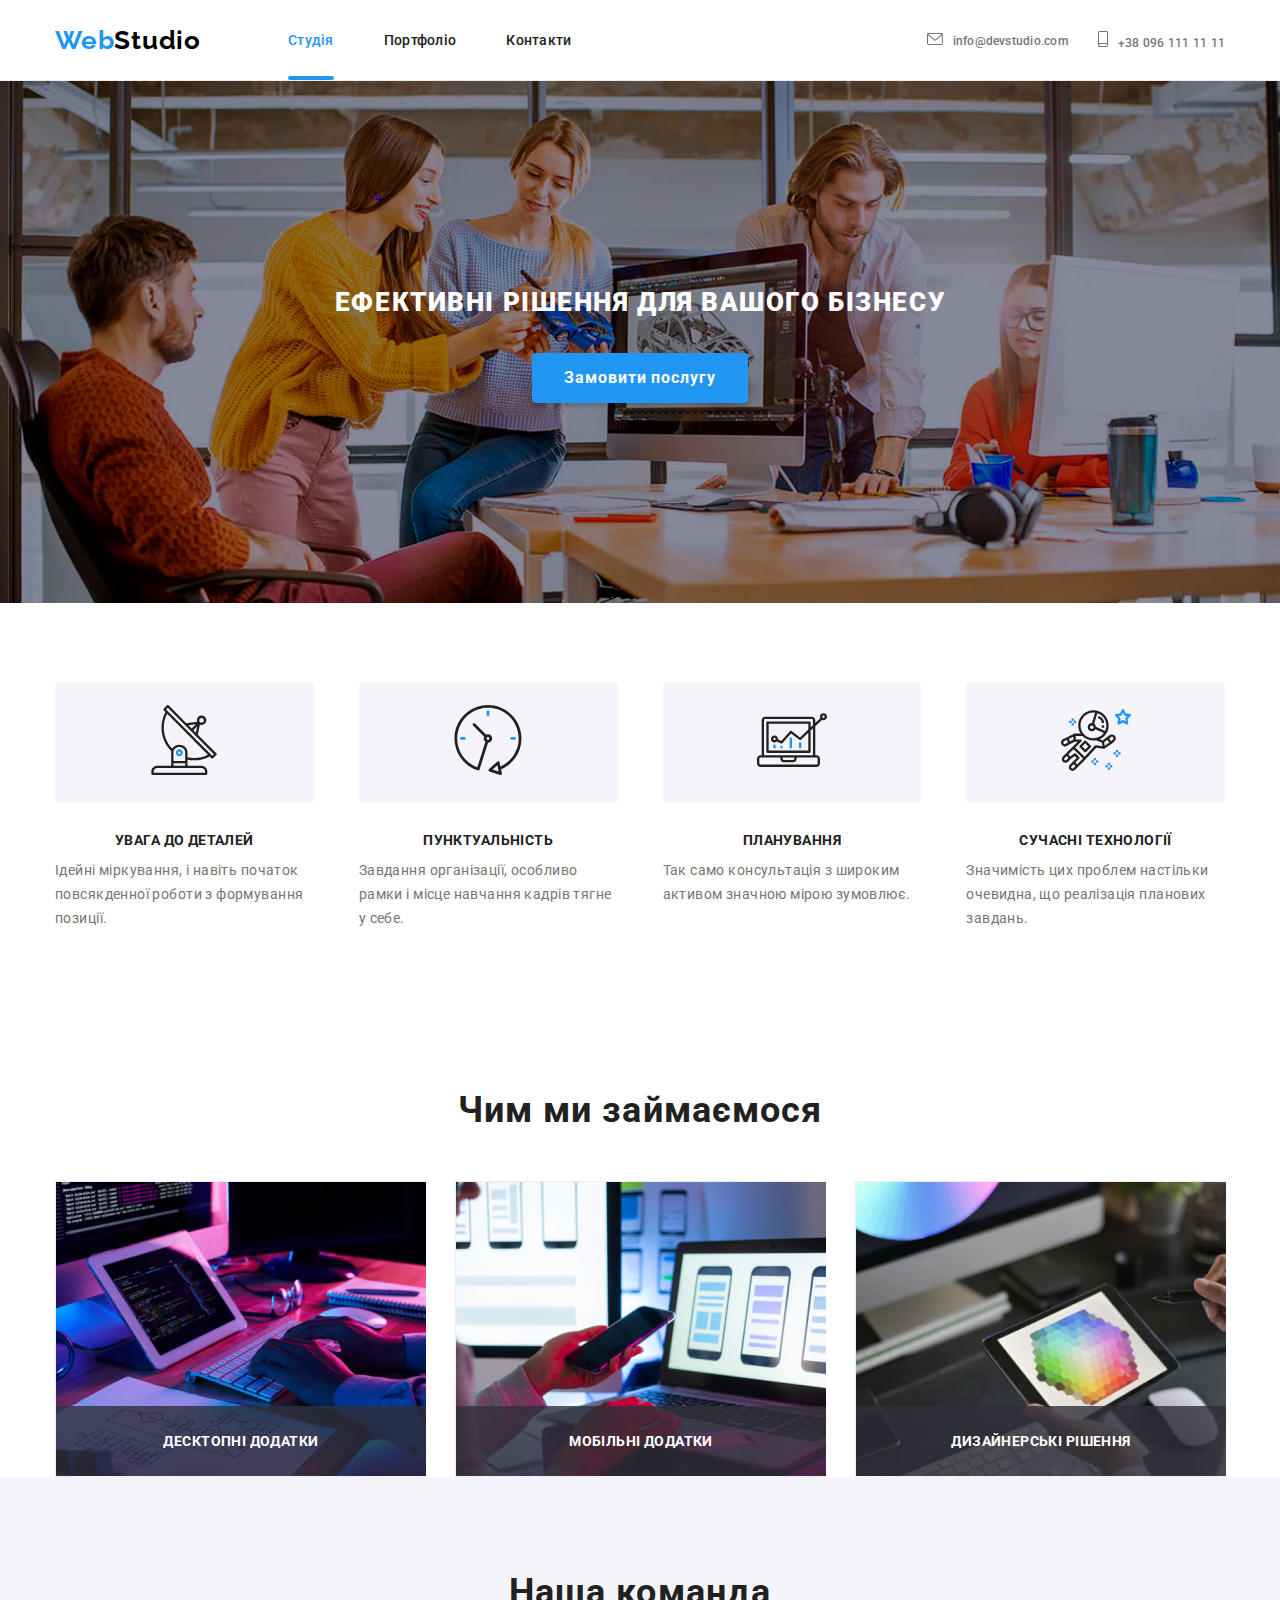
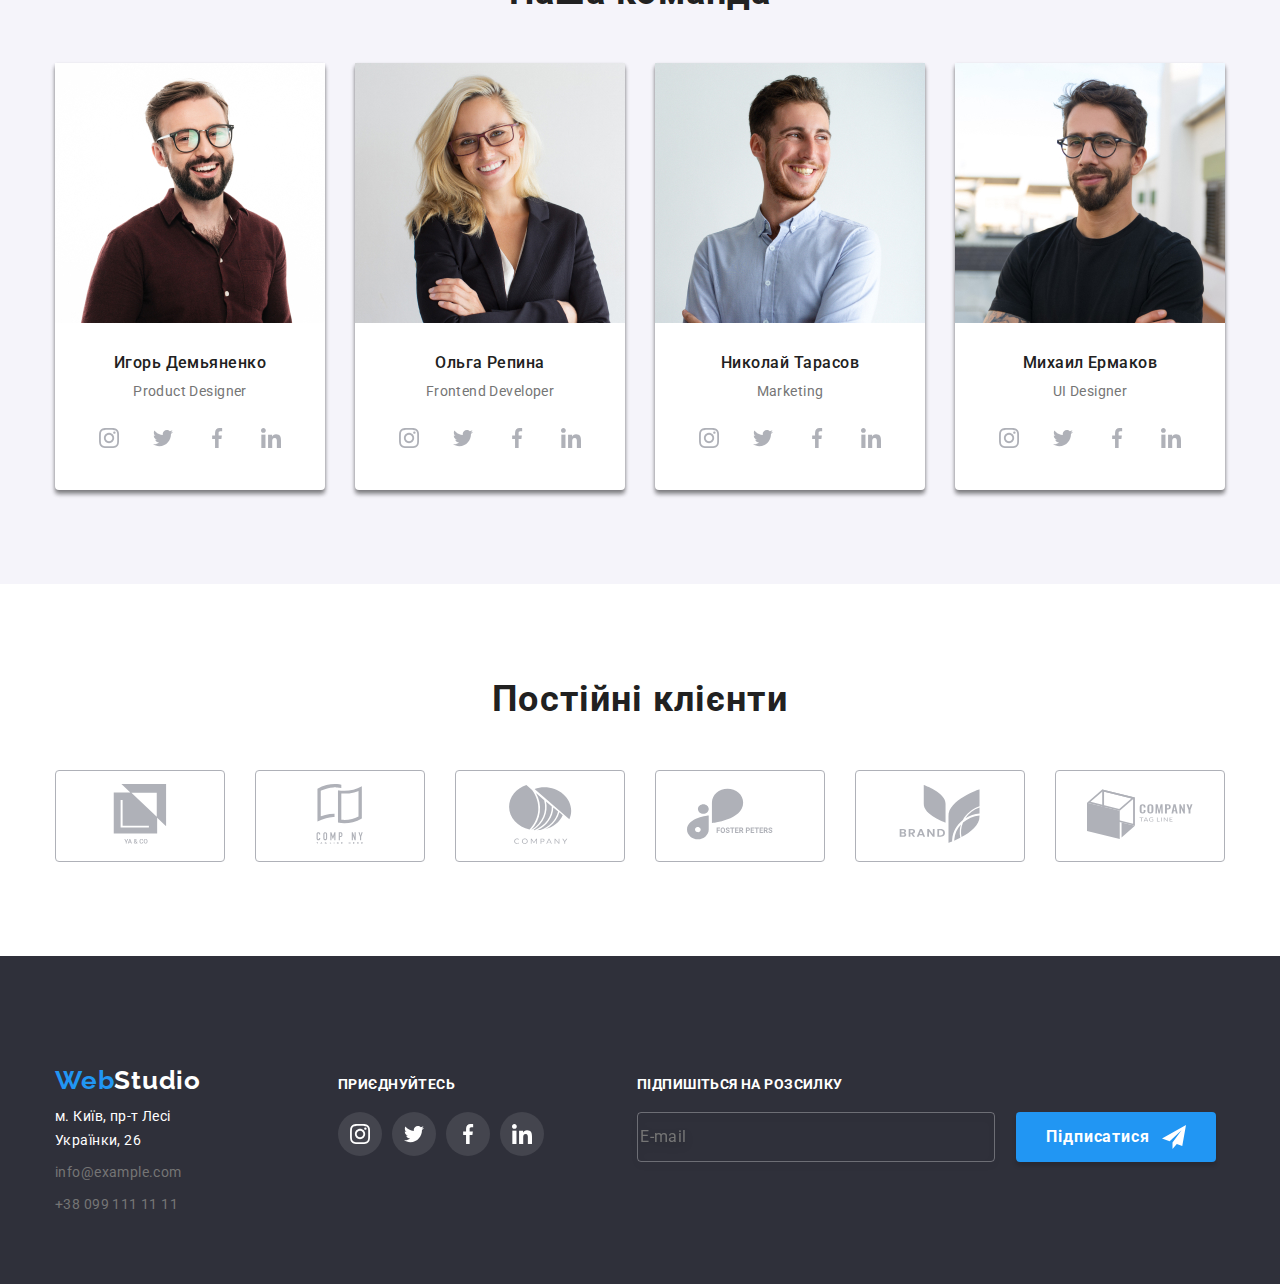
==== commit 01823401: "hw#8 changes" ====
--- a/index.html
+++ b/index.html
@@ -70,10 +70,10 @@
           </button>
           <ul class="list checklist">
             <li class="checklist__item link">
-              <a href="./index.html">Студія</a>
+              <a class="checklist__item link" href="./index.html">Студія</a>
             </li>
             <li class="checklist__item link">
-              <a href="./portfolio.html">Портфоліо</a>
+              <a class="checklist__item link" href="./portfolio.html">Портфоліо</a>
             </li>
             <li class="checklist__item">
               <a>Контакти</a>
@@ -81,10 +81,10 @@
           </ul>
           <ul class="info list">
             <li class="info__item link">
-              <a class="" href="tel:+380961111111">+38 096 111 11 11</a>
+              <a class="info__item link" href="tel:+380961111111">+38 096 111 11 11</a>
             </li>
             <li class="info__item link">
-              <a class="" href="mailto:info@devstudio.com">info@devstudio.com</a>
+              <a class="info__item  info__item-grey link" href="mailto:info@devstudio.com">info@devstudio.com</a>
             </li>
           </ul>
           <ul class="media list">
--- a/css/main.min.css
+++ b/css/main.min.css
@@ -1 +1 @@
-:root{--accent-color: #2196f3;--primary-font: "Roboto", sans-serif;--secondary-font: "Raleway", sans-serif;--primary-text-color: #212121;--accent-color-logo: #2196f3;--secondary-color: #ffffff;--contacts-color: #757575}.visually-hidden{position:absolute;width:1px;height:1px;margin:-1px;padding:0;overflow:hidden;border:0;clip:rect(0, 0, 0, 0)}.footer-btn-send,.modal-close-btn,.social-list-link-footer,.social-list-link,.case__thumb{display:flex;align-items:center;justify-content:center}h1,h2,h3,h4,p{margin-top:0;margin-bottom:0}ul,ol{margin-top:0;margin-bottom:0;padding-left:0}.current::after{position:absolute;content:"";display:block;background:var(--accent-color);border-radius:2px;width:100%;height:4px;bottom:0}img{display:block}button{cursor:pointer}button:hover,button:focus{color:var(--secondary-color);background-color:rgba(0,0,0,0)}.list{list-style:none}.link{text-decoration:none}body{margin:0;font-family:var(--primary-font);font-size:14px;color:var(--primary-text-color)}.section{padding-top:60px;padding-bottom:60px}@media screen and (min-width: 768px){.section{padding-bottom:80px}}@media screen and (min-width: 1200px){.section{padding-top:94px;padding-bottom:94px}}.container{width:100%;padding-left:15px;padding-right:15px}@media screen and (min-width: 480px){.container{width:480px;margin-left:auto;margin-right:auto;padding-top:10px;padding-bottom:10px}}@media screen and (min-width: 768px){.container{width:738px;padding-top:0;padding-bottom:0}}@media screen and (min-width: 1200px){.container{width:1200px}}.section-description{font-family:var(--primary-font);font-style:normal;font-size:16px;font-weight:400;line-height:1.75;letter-spacing:.03em;color:var(--contacts-color);margin-bottom:9px}@media screen and (min-width: 1200px){.section-description{font-size:14px;font-weight:400;line-height:1.7142857143}}@media screen and (max-width: 767px){.mobile-menu{position:fixed;width:100%;height:100%;max-height:796px;z-index:999;top:0;left:0;background:#fff;box-shadow:0 0 0 100vmax rgba(0,0,0,.5);opacity:0;visibility:hidden;pointer-events:none;transition:opacity 500ms linear,visibility 500ms linear}.mobile-menu.is-open{opacity:1;visibility:visible;pointer-events:auto}.mobile-menu__container{position:relative;padding-left:25px;padding-top:48px;padding-bottom:48px}.mobile-menu__close-btn{position:absolute;top:10px;right:15px;background-color:rgba(0,0,0,0);border:none;padding:0;line-height:0}.mobile-menu__close-btn :hover,.mobile-menu__close-btn :focus{fill:var(--accent-color)}.checklist{display:block}.checklist__item{font-family:"Roboto";font-style:normal;font-weight:500;font-size:40px;line-height:47px;letter-spacing:.02em;color:#212121;padding-bottom:32px}.checklist__item :hover,.checklist__item :focus{color:var(--accent-color)}.checklist__item:last-child{padding-bottom:302px}.info__item{font-family:"Roboto";font-style:normal;font-weight:500;font-size:34px;line-height:40px;letter-spacing:.02em;color:#2196f3;padding-bottom:32px}.info__item:last-child{padding-bottom:64px}.media{display:flex}.media__item{padding-right:20px;font-family:"Roboto";font-style:normal;font-weight:500;font-size:18px;line-height:22px;letter-spacing:.02em;color:#2196f3}.media__link{color:rgba(33,33,33,.2)}}@media screen and (min-width: 768px){.mobile-menu{display:none}}.section__heading{font-size:28px;font-weight:700;line-height:1.1785714286;letter-spacing:.03em;text-align:center;margin-bottom:30px}@media screen and (min-width: 768px){.section__heading{margin-bottom:50px}}@media screen and (min-width: 1200px){.section__heading{margin-top:0;margin-bottom:50px;font-size:36px;font-weight:700;line-height:1.1666666667}}.grid{display:flex;flex-wrap:wrap;margin:-15px}@media screen and (min-width: 768px){.grid{margin:-30px}}@media screen and (min-width: 1200px){.grid{flex-wrap:nowrap;margin:0;margin-top:-15px;margin-bottom:-15px;margin-left:0}}.net{display:flex;flex-wrap:wrap;margin:-15px}@media screen and (min-width: 768px){.net{margin:-30px}}@media screen and (min-width: 1200px){.net{flex-wrap:nowrap;margin:0;margin-top:-15px;margin-bottom:-15px;margin-left:-15px}}.case{display:flex;flex-wrap:wrap;justify-content:center}@media screen and (min-width: 768px){.case{margin:-30px;margin-bottom:50px}}@media screen and (min-width: 1200px){.case{flex-wrap:nowrap;margin-left:-15px;margin-right:-15px;margin-bottom:50px}}.box{display:flex;flex-wrap:wrap}@media screen and (min-width: 768px){.box{margin-left:-30px;margin-right:-30px}}@media screen and (min-width: 1200px){.box{margin:-15px}}.main-header{border-bottom:1px solid #ececec}.header{display:flex}.main-header-container{display:flex;align-items:center;justify-content:space-between}.navigation{display:flex;align-items:center}@media screen and (min-width: 768px){.navigation__item{margin-right:auto}}.site-nav{display:flex;margin-left:auto}@media screen and (min-width: 768px){.site-nav__item{margin-right:auto}}.list-contacts{margin-left:auto}@media screen and (min-width: 768px){.list-contacts{flex-direction:column;gap:10px}}@media screen and (min-width: 1200px){.list-contacts{flex-direction:row;gap:30px}}.menu{display:flex;align-items:center}@media screen and (max-width: 767px){.menu{display:none}}.logo{font-family:var(--secondary-font);font-style:normal;font-size:26px;font-weight:700;line-height:1.1923076923;letter-spacing:.03em;color:var(--accent-color-logo);margin-right:87px}.logo__title{font-family:var(--secondary-font);font-style:normal;font-size:26px;font-weight:700;line-height:1.1923076923;letter-spacing:.03em;color:#000}.contacts__logo{margin-right:10px;fill:currentColor}.contacts__logo:hover,.contacts__logo:focus{color:var(--accent-color)}.logo-contacts{display:flex;align-items:center}@media screen and (min-width: 768px){.menu__item:not(:last-child){margin-right:50px}}@media screen and (min-width: 1200px){.menu__item{margin-right:auto}}.menu__link{transition:color 250ms cubic-bezier(0.4, 0, 0.2, 1);padding:32px 0;margin-right:50px;display:block;font-size:14px;font-weight:500;line-height:1.1428571429;letter-spacing:.02em;color:var(--primary-text-color)}.menu__link:hover,.menu__link:focus{color:var(--accent-color)}@media screen and (min-width: 768px){.menu__link:last-child{margin-right:0}}.mobile-menu-open{border:none;background-color:rgba(0,0,0,0);padding:0;line-height:0}@media screen and (min-width: 767px){.mobile-menu-open{display:none}}.contacts{transition:color 250ms cubic-bezier(0.4, 0, 0.2, 1);padding:32px 0;font-size:14px;font-weight:500;line-height:1.1428571429;letter-spacing:.02em;color:var(--contacts-color)}.contacts:hover,.contacts:focus{color:var(--accent-color)}@media screen and (min-width: 768px){.contacts{padding:0;font-size:12px;font-weight:500;line-height:1.1666666667}}.current{position:relative;color:#2196f3}.hero{padding:118px 0;background:#2f303a;max-width:1600px;margin-left:auto;margin-right:auto;background-image:linear-gradient(rgba(47, 48, 58, 0.4), rgba(47, 48, 58, 0.4)),url("../images/hero/mobile.jpg");background-size:cover;background-color:#c4c4c4}@media screen and (min-width: 1200px){.hero{padding:200px 0}}@media screen and (min-device-pixel-ratio: 2)and (max-width: 767px),screen and (min-resolution: 192dpi)and (max-width: 767px),screen and (min-resolution: 2dppx)and (max-width: 767px){.hero{background-image:url(/images/hero/mobile@2x.jpg)}}@media screen and (min-width: 768px){.hero{background-image:url(/images/hero/tablet.jpg)}}@media screen and (min-device-pixel-ratio: 2)and (min-width: 768px),screen and (min-resolution: 192dpi)and (min-width: 768px),screen and (min-resolution: 2dppx)and (min-width: 768px){.hero{background-image:url(/images/hero/tablet@2x.jpg)}}@media screen and (min-width: 1200px){.hero{background-image:url(/images/hero/desktop.jpg)}}@media screen and (min-device-pixel-ratio: 2)and (min-width: 1200px),screen and (min-resolution: 192dpi)and (min-width: 1200px),screen and (min-resolution: 2dppx)and (min-width: 1200px){.hero{background-image:url(/images/hero/desktop@2x.jpg)}}.main-title{font-family:var(--primary-font);font-style:normal;max-width:650px;font-size:44px;font-weight:900;line-height:1.3636363636;text-align:center;margin:0 auto;text-transform:uppercase;color:var(--secondary-color);margin-bottom:30px}@media screen and (min-width: 480px){.main-title{font-family:var(--primary-font);font-style:normal;font-size:26px;font-weight:900;line-height:1.6153846154;text-align:center;letter-spacing:.06em;text-transform:uppercase;color:var(--secondary-color)}}.modal-btn{transition-property:background-color;transition-duration:250ms;transition-timing-function:cubic-bezier(0.4, 0, 0.2, 1);padding-top:10px;padding-bottom:10px;padding-left:32px;padding-right:32px;font-family:inherit;font-size:16px;font-weight:700;line-height:1.875;display:block;margin:0 auto;letter-spacing:.06em;color:var(--secondary-color);background-color:var(--accent-color);box-shadow:0px 4px 4px rgba(0,0,0,.15);border-radius:4px;border:none}.modal-btn:hover,.modal-btn:focus{background-color:#188ce8}.flex-item{margin-right:8px}.flex-item:last-child{margin-right:0}.btn-active{transition:color 250ms cubic-bezier(0.4, 0, 0.2, 1),background-color 250ms cubic-bezier(0.4, 0, 0.2, 1),box-shadow 250ms cubic-bezier(0.4, 0, 0.2, 1);font-family:inherit;font-size:16px;font-weight:500;line-height:1.625;border:none;padding:6px 22px;letter-spacing:.03em;color:var(--primary-text-color);border-radius:4px}.btn-active:hover,.btn-active:focus{color:var(--secondary-color);background-color:#188ce8;box-shadow:0px 1px 1px rgba(0,0,0,.12),0px 4px 4px rgba(0,0,0,.06),1px 4px 6px rgba(0,0,0,.16)}.current-1{background:var(--accent-color);color:var(--secondary-color)}.box__element{position:relative;transition:box-shadow 250ms cubic-bezier(0.4, 0, 0.2, 1);width:100%;margin-bottom:30px;background:#fff;border:1px solid #eee}.box__element:hover,.box__element:focus{box-shadow:0px 1px 1px rgba(0,0,0,.12),0px 4px 4px rgba(0,0,0,.06),1px 4px 6px rgba(0,0,0,.16)}.box__element:last-child{margin-bottom:0}@media screen and (min-width: 768px){.box__element{width:calc((100% - 60px)/2);margin:15px}}@media screen and (min-width: 1200px){.box__element{width:calc((100% - 90px)/3)}}@media screen and (min-width: 1200px){.box__element:last-child{margin-bottom:15px}}.wrapper__text{padding-top:20px;padding-bottom:20px;padding-left:24px;padding-right:24px}.wrapper{display:block;width:100%;text-decoration:none}.wrapper__img{position:relative;overflow:hidden}.wrapper__overlay{position:absolute;top:0;left:0;overflow:auto;transform:translate(0, 100%);transition:transform 250ms cubic-bezier(0.4, 0, 0.2, 1);font-family:"Roboto";font-style:normal;font-size:18px;font-weight:400;line-height:1.5555555556;letter-spacing:.03em;color:#fff;background:rgba(33,150,243,.9);padding:77px 24px}.box__element:hover .wrapper__overlay{transform:translate(0, 0)}.wrapper__title{font-family:var(--primary-font);font-style:normal;font-size:18px;font-weight:700;line-height:2;letter-spacing:.06em;color:var(--primary-text-color);margin-bottom:4px}.wrapper__description{font-family:var(--primary-font);font-style:normal;font-size:16px;font-weight:400;line-height:1.875;letter-spacing:.03em;color:var(--contacts-color)}.section-main{padding-top:60px}@media screen and (min-width: 1200px){.section-main{padding-top:94px;padding-bottom:94px}}.case__link{width:100%;margin-bottom:30px;margin-right:0;display:flex;justify-content:center}@media screen and (min-width: 768px){.case__link{width:calc((100% - 60px)/2);margin:15px}}@media screen and (max-width: 1199px){.case__link:last-child{margin-bottom:60px}}.case__item{display:block;text-align:start}.case__thumb{height:120px;border-radius:4px;background-color:#f5f4fa;margin-bottom:30px}.case__title{font-family:var(--primary-font);font-style:normal;font-size:14px;font-weight:700;line-height:1.1428571429;letter-spacing:.03em;text-transform:uppercase;color:var(--primary-text-color);margin-bottom:10px}@media screen and (min-width: 480px){.case__title{display:flex;justify-content:center;text-align:center}}.case__descr{font-family:var(--primary-font);font-style:normal;font-size:14px;font-weight:400;line-height:1.7142857143;letter-spacing:.03em;color:var(--contacts-color)}.action{position:absolute;bottom:0;left:0;width:370px;min-height:70px;background:rgba(47,48,58,.8);display:flex;align-items:center;justify-content:center}.element{font-family:"Roboto";font-style:normal;font-size:14px;font-weight:700;line-height:1.1428571429;text-align:center;letter-spacing:.03em;text-transform:uppercase;color:#fff}@media screen and (min-width: 480px){.instance{display:none}}@media screen and (min-width: 1200px){.instance{display:contents}}.container-team{background-color:#f5f4fa}.net__list{background-color:#fff;width:270px;margin-top:0;margin-bottom:30px;margin:15px;width:450px;box-shadow:0px 4px 4px rgba(0,0,0,.25),0px 4px 4px rgba(0,0,0,.25),0px 1px 3px rgba(0,0,0,.12);border-radius:0px 0px 4px 4px}@media screen and (min-width: 768px){.net__list{width:calc((100% - 60px)/2);margin:15px}}@media screen and (min-width: 1200px){.net__list:nth-child(4n){margin-right:0}}.text-box{display:block;text-align:center;padding-top:30px;padding-bottom:30px;width:450px;margin-left:0;margin-right:0}@media screen and (min-width: 768px){.text-box{width:100%}}.subtitle{font-style:normal;font-size:16px;font-weight:500;line-height:1.25;text-align:center;letter-spacing:.03em;margin-bottom:10px}.about{line-height:1.19;text-align:center}.social-list{display:flex;justify-content:center;gap:10px;margin-top:16px}.social-list-link{transition:background-color 250ms cubic-bezier(0.4, 0, 0.2, 1);width:44px;height:44px;border-radius:50%;background-color:#fff}.social-list-link:hover,.social-list-link:focus{background-color:var(--accent-color)}.social-list-link:hover .social-list-icon,.social-list-link:hover .social-list-icon,.social-list-link:focus .social-list-icon,.social-list-link:focus .social-list-icon{fill:var(--secondary-color)}.social-list-icon{transition:fill 250ms cubic-bezier(0.4, 0, 0.2, 1);fill:#afb1b8}.grid__item{transition:fill 250ms cubic-bezier(0.4, 0, 0.2, 1),border 250ms cubic-bezier(0.4, 0, 0.2, 1),border-radius 250ms cubic-bezier(0.4, 0, 0.2, 1);width:calc((100% - 60px)/2);height:92px;display:flex;justify-content:center;align-items:center;margin:15px;border:1px solid #afb1b8;border-radius:4px}.grid__item:hover,.grid__item:focus{fill:var(--accent-color);border:1px solid var(--accent-color);border-radius:4px}.grid__item:hover .company__icon,.grid__item:hover .company__icon,.grid__item:focus .company__icon,.grid__item:focus .company__icon{fill:var(--accent-color)}@media screen and (min-width: 768px){.grid__item{width:calc((100% - 90px)/3);margin:15px}}@media screen and (min-width: 1200px){.grid__item{flex-wrap:nowrap;margin-left:0;margin-right:30px}}@media screen and (min-width: 1200px){.grid__item:last-child{margin-right:0}}.company__icon{fill:#afb1b8}.bottom{background:#2f303a;justify-content:flex-start;padding-top:60px;padding-bottom:60px}.footer-containe{display:block;align-items:baseline}@media screen and (min-width: 768px){.footer-containe{display:flex;justify-content:space-around;flex-wrap:wrap}}@media screen and (min-width: 1200px){.footer-containe{display:flex;flex-wrap:nowrap;justify-content:center}}.logo-footer{margin-right:auto;margin-bottom:20px;display:flex;justify-content:center;align-items:center;margin-bottom:8px}@media screen and (min-width: 1200px){.logo-footer{justify-content:start}}.logo-title-white{font-family:var(--secondary-font);font-style:normal;font-size:26px;font-weight:700;line-height:1.1923076923;letter-spacing:.03em;color:#fff}.list-footer{margin-left:auto;margin-right:auto}.section-description-black{color:var(--secondary-color);font-style:normal;margin-bottom:8px}.menu-footer{width:206px;height:80px;display:block;margin-top:60px;margin-left:137px}@media screen and (min-width: 768px){.menu-footer{margin-top:60px}}.footer-title{display:flex;justify-content:center;align-items:center;font-family:"Roboto";font-style:normal;font-size:14px;font-weight:700;line-height:1.1428571429;letter-spacing:.03em;text-transform:uppercase;color:#fff;margin-bottom:20px}@media screen and (min-width: 1200px){.footer-title{justify-content:start}}.social-list-footer{display:flex;justify-content:center;gap:10px}.social-list-link-footer{transition:background-color 250ms cubic-bezier(0.4, 0, 0.2, 1);width:44px;height:44px;border-radius:50%;background-color:rgba(255,255,255,.1)}.social-list-link-footer:hover,.social-list-link-footer:focus{background-color:var(--accent-color)}.social-link-icon-footer{fill:#fff}.logo-list{margin-right:auto}.backdrop{position:fixed;top:0;left:0;z-index:100;width:100%;height:100%;background-color:rgba(0,0,0,.2);transition:opacity 250ms cubic-bezier(0.4, 0, 0.2, 1),visibility 250ms cubic-bezier(0.4, 0, 0.2, 1)}.backdrop.is-hidden{opacity:0;pointer-events:none;visibility:hidden}.backdrop.is-hidden.modal{transform:translate(-50% -50%) scale(0.7)}.modal-close-btn{position:absolute;top:8px;right:8px;width:30px;height:30px;border-radius:50%;background-color:#fff;border:1px solid rgba(0,0,0,.1);padding:0}.modal-close-btn:hover,.modal-close-btn:focus{fill:var(--accent-color)}.modal{position:absolute;top:50%;left:50%;padding:40px;transform:translate(-50%, -50%) scale(1);min-width:450px;min-height:609px;background:#fff;box-shadow:0px 1px 3px rgba(0,0,0,.12),0px 1px 1px rgba(0,0,0,.14),0px 2px 1px rgba(0,0,0,.2);border-radius:4px;transition:box-shadow 250ms,transform 250ms cubic-bezier(0.4, 0, 0.2, 1)}@media screen and (min-width: 1200px){.modal{min-width:528px;min-height:581px}}.footer-form{display:block;margin-top:60px;margin-left:auto;margin-right:auto}@media screen and (min-width: 768px){.footer-form{display:flex;flex-direction:column;align-items:center;width:100%}}@media screen and (min-width: 1200px){.footer-form{display:flex;flex-direction:row;align-items:end;margin-left:93px}}.footer-form-field{width:358px;margin-right:12px}.footer-form-input-desc{display:flex;justify-content:center;align-items:center;font-family:var(--primary-font);font-style:normal;font-size:14px;font-weight:700;line-height:1.1428571429;letter-spacing:.03em;text-transform:uppercase;color:var(--secondary-color);margin-bottom:20px}@media screen and (min-width: 1200px){.footer-form-input-desc{display:flex;justify-content:start;align-items:center}}.footer-form-input-wrapper{min-width:358px;height:50px}.footer-form-input{width:100%;height:50px;font-family:var(--primary-font);font-style:normal;font-size:16px;font-weight:400;line-height:1.25;display:flex;justify-content:center;align-items:center;letter-spacing:.03em;color:rgba(255,255,255,.6);border:1px solid rgba(255,255,255,.3);filter:drop-shadow(0px 4px 4px rgba(0, 0, 0, 0.15));border-radius:4px;background-color:rgba(0,0,0,0)}.footer-btn-send{display:flex;margin-left:auto;margin-right:auto;margin-top:20px;min-width:200px;height:50px;font-family:var(--primary-font);font-style:normal;font-size:16px;font-weight:700;line-height:1.875;text-align:center;letter-spacing:.06em;color:var(--secondary-color);background:var(--accent-color);box-shadow:0px 4px 4px rgba(0,0,0,.15);border-radius:4px;border:none;transition:background 250ms cubic-bezier(0.4, 0, 0.2, 1)}.footer-btn-send:hover,.footer-btn-send:focus{background-color:#188ce8}.footer-btn-send-icon{margin-left:12px}.modal-form{display:flex;flex-direction:column}.modal-form-title{font-family:var(--secondary-font);font-style:normal;font-size:20px;font-weight:700;line-height:1.15;text-align:center;letter-spacing:.03em;color:var(--primary-text-color);padding-bottom:12px}.modal-form-field{margin-bottom:10px}.modal-form-input-desc{display:block;font-family:var(--primary-font);font-style:normal;font-size:12px;font-weight:400;line-height:1.1666666667;letter-spacing:.01em;color:var(--contacts-color);margin-bottom:4px}.modal-form-input-wrapper{display:block;position:relative}.modal-form-input{width:100%;height:40px;border:1px solid rgba(33,33,33,.2);border-radius:4px;padding-left:42px;color:#000;transition:border-color 250ms cubic-bezier(0.4, 0, 0.2, 1);cursor:pointer}.modal-form-input:focus{outline:none;border-color:var(--accent-color-logo)}.modal-form-input:focus+.modal-form-input-icon{fill:var(--accent-color-logo)}.modal-form-input-icon{position:absolute;top:50%;left:12px;transform:translateY(-50%);display:block}.modal-form-message{width:100%;height:120px;border:1px solid rgba(33,33,33,.2);border-radius:4px;padding:12px 16px;resize:none;transition:border-color 250ms cubic-bezier(0.4, 0, 0.2, 1)}.modal-form-message::placeholder{color:rgba(117,117,117,.5)}.modal-form-message:focus{outline:none;border-color:var(--accent-color-logo)}.modal-form-check-desc{display:flex;align-items:center;font-family:var(--primary-font);font-style:normal;font-size:12px;font-weight:400;line-height:1.1666666667;letter-spacing:.03em;color:var(--contacts-color);margin-bottom:30px}.modal-form-check-desc::before{display:block;width:16px;height:15px;content:"";background-image:url(../images/checkbox-black.svg);cursor:pointer;transition:background-image 250ms cubic-bezier(0.4, 0, 0.2, 1);margin-right:7px}.modal-form-check:checked+.modal-form-check-desc::before{background-image:url(../images/checkbox-blue.svg)}.modal-form-check:focus+.modal-form-check-desc::before{outline:#2196f3;border-radius:2px}@media screen and (min-width: 1200px){.modal-form-check-desc{font-size:14px;font-weight:400;line-height:1.7142857143;margin-left:12px}}.modal-form-check-title{font-family:var(--primary-font);font-style:normal;font-size:12px;font-weight:400;line-height:1.1666666667;letter-spacing:.03em;text-decoration-line:underline;color:var(--accent-color)}@media screen and (min-width: 1200px){.modal-form-check-title{font-size:14px;font-weight:400;line-height:1.7142857143}}.modal-form-submit{transition-property:background-color;transition-duration:250ms;transition-timing-function:cubic-bezier(0.4, 0, 0.2, 1);padding-top:10px;padding-bottom:10px;padding-left:52px;padding-right:52px;font-family:inherit;font-size:16px;font-weight:700;line-height:1.875;display:block;margin:0 auto;letter-spacing:.06em;color:var(--secondary-color);background-color:var(--accent-color);box-shadow:0px 4px 4px rgba(0,0,0,.15);border-radius:4px;border:none}.modal-form-submit:hover,.modal-form-submit:focus{background-color:#188ce8}/*# sourceMappingURL=main.min.css.map */+:root{--accent-color: #2196f3;--primary-font: "Roboto", sans-serif;--secondary-font: "Raleway", sans-serif;--primary-text-color: #212121;--accent-color-logo: #2196f3;--secondary-color: #ffffff;--contacts-color: #757575}.visually-hidden{position:absolute;width:1px;height:1px;margin:-1px;padding:0;overflow:hidden;border:0;clip:rect(0, 0, 0, 0)}.footer-btn-send,.modal-close-btn,.social-list-link-footer,.social-list-link,.case__thumb{display:flex;align-items:center;justify-content:center}h1,h2,h3,h4,p{margin-top:0;margin-bottom:0}ul,ol{margin-top:0;margin-bottom:0;padding-left:0}.current::after{position:absolute;content:"";display:block;background:var(--accent-color);border-radius:2px;width:100%;height:4px;bottom:0}img{display:block}button{cursor:pointer}button:hover,button:focus{color:var(--secondary-color);background-color:rgba(0,0,0,0)}.list{list-style:none}.link{text-decoration:none}body{margin:0;font-family:var(--primary-font);font-size:14px;color:var(--primary-text-color)}.section{padding-top:60px;padding-bottom:60px}@media screen and (min-width: 768px){.section{padding-bottom:80px}}@media screen and (min-width: 1200px){.section{padding-top:94px;padding-bottom:94px}}.container{width:100%;padding-left:15px;padding-right:15px}@media screen and (min-width: 480px){.container{width:480px;margin-left:auto;margin-right:auto;padding-top:10px;padding-bottom:10px}}@media screen and (min-width: 768px){.container{width:738px;padding-top:0;padding-bottom:0}}@media screen and (min-width: 1200px){.container{width:1200px}}.section-description{font-family:var(--primary-font);font-style:normal;font-size:16px;font-weight:400;line-height:1.75;letter-spacing:.03em;color:var(--contacts-color);margin-bottom:9px}@media screen and (min-width: 1200px){.section-description{font-size:14px;font-weight:400;line-height:1.7142857143}}@media screen and (max-width: 767px){.mobile-menu{position:fixed;width:100%;height:100%;max-height:796px;z-index:999;top:0;left:0;background:#fff;box-shadow:0 0 0 100vmax rgba(0,0,0,.5);opacity:0;visibility:hidden;pointer-events:none;transition:opacity 500ms linear,visibility 500ms linear}.mobile-menu.is-open{opacity:1;visibility:visible;pointer-events:auto}.mobile-menu__container{position:relative;padding-left:25px;padding-top:48px;padding-bottom:48px}.mobile-menu__close-btn{position:absolute;top:10px;right:15px;background-color:rgba(0,0,0,0);border:none;padding:0;line-height:0}.mobile-menu__close-btn :hover,.mobile-menu__close-btn :focus{fill:var(--accent-color)}.checklist{display:block}.checklist__item{font-family:"Roboto";font-style:normal;font-weight:500;font-size:40px;line-height:47px;letter-spacing:.02em;color:#212121;padding-bottom:32px}.checklist__item :hover,.checklist__item :focus{color:var(--accent-color)}.checklist__item:last-child{padding-bottom:302px}.info__item{font-family:"Roboto";font-style:normal;font-weight:500;font-size:34px;line-height:40px;letter-spacing:.02em;color:#2196f3;padding-bottom:32px}.info__item:last-child{padding-bottom:64px}.info__item-grey{font-family:"Roboto";font-style:normal;font-weight:500;font-size:24px;line-height:28px;letter-spacing:.02em;color:#757575}.media{display:flex}.media__item{padding-right:20px;font-family:"Roboto";font-style:normal;font-weight:500;font-size:18px;line-height:22px;letter-spacing:.02em;color:#2196f3}.media__link{color:rgba(33,33,33,.2)}}@media screen and (min-width: 768px){.mobile-menu{display:none}}.section__heading{font-size:28px;font-weight:700;line-height:1.1785714286;letter-spacing:.03em;text-align:center;margin-bottom:30px}@media screen and (min-width: 768px){.section__heading{margin-bottom:50px}}@media screen and (min-width: 1200px){.section__heading{margin-top:0;margin-bottom:50px;font-size:36px;font-weight:700;line-height:1.1666666667}}.grid{display:flex;flex-wrap:wrap;margin:-15px}@media screen and (min-width: 768px){.grid{margin:-30px}}@media screen and (min-width: 1200px){.grid{flex-wrap:nowrap;margin:0;margin-top:-15px;margin-bottom:-15px;margin-left:0}}.net{display:flex;flex-wrap:wrap;margin:-15px}@media screen and (min-width: 768px){.net{margin:-30px}}@media screen and (min-width: 1200px){.net{flex-wrap:nowrap;margin:0;margin-top:-15px;margin-bottom:-15px;margin-left:-15px}}.case{display:flex;flex-wrap:wrap;justify-content:start;gap:15px}@media screen and (min-width: 768px){.case{margin:-30px;margin-bottom:50px}}@media screen and (min-width: 1200px){.case{flex-wrap:nowrap;margin-left:-15px;margin-right:-15px;margin-bottom:50px}}.box{display:flex;flex-wrap:wrap}@media screen and (min-width: 768px){.box{margin-left:-30px;margin-right:-30px}}@media screen and (min-width: 1200px){.box{margin:-15px}}.main-header{border-bottom:1px solid #ececec}.header{display:flex}.main-header-container{display:flex;align-items:center;justify-content:space-between}.navigation{display:flex;align-items:center}@media screen and (min-width: 768px){.navigation__item{margin-right:auto}}.site-nav{display:flex;margin-left:auto}@media screen and (min-width: 768px){.site-nav__item{margin-right:auto}}.list-contacts{margin-left:auto}@media screen and (min-width: 768px){.list-contacts{flex-direction:column;gap:10px}}@media screen and (min-width: 1200px){.list-contacts{flex-direction:row;gap:30px}}.menu{display:flex;align-items:center}@media screen and (max-width: 767px){.menu{display:none}}.logo{font-family:var(--secondary-font);font-style:normal;font-size:26px;font-weight:700;line-height:1.1923076923;letter-spacing:.03em;color:var(--accent-color-logo);margin-right:87px}.logo__title{font-family:var(--secondary-font);font-style:normal;font-size:26px;font-weight:700;line-height:1.1923076923;letter-spacing:.03em;color:#000}.contacts__logo{margin-right:10px;fill:currentColor}.contacts__logo:hover,.contacts__logo:focus{color:var(--accent-color)}.logo-contacts{display:flex;align-items:center}@media screen and (min-width: 768px){.menu__item:not(:last-child){margin-right:50px}}@media screen and (min-width: 1200px){.menu__item{margin-right:auto}}.menu__link{transition:color 250ms cubic-bezier(0.4, 0, 0.2, 1);padding:32px 0;margin-right:50px;display:block;font-size:14px;font-weight:500;line-height:1.1428571429;letter-spacing:.02em;color:var(--primary-text-color)}.menu__link:hover,.menu__link:focus{color:var(--accent-color)}@media screen and (min-width: 768px){.menu__link:last-child{margin-right:0}}.mobile-menu-open{border:none;background-color:rgba(0,0,0,0);padding:0;line-height:0}@media screen and (min-width: 767px){.mobile-menu-open{display:none}}.contacts{transition:color 250ms cubic-bezier(0.4, 0, 0.2, 1);padding:32px 0;font-size:14px;font-weight:500;line-height:1.1428571429;letter-spacing:.02em;color:var(--contacts-color)}.contacts:hover,.contacts:focus{color:var(--accent-color)}@media screen and (min-width: 768px){.contacts{padding:0;font-size:12px;font-weight:500;line-height:1.1666666667}}.current{position:relative;color:#2196f3}.hero{padding:118px 0;background:#2f303a;max-width:1600px;margin-left:auto;margin-right:auto;background-image:linear-gradient(rgba(47, 48, 58, 0.4), rgba(47, 48, 58, 0.4)),url("../images/hero/mobile.jpg");background-size:cover;background-color:#c4c4c4}@media screen and (min-width: 1200px){.hero{padding:200px 0}}@media screen and (min-device-pixel-ratio: 2)and (max-width: 767px),screen and (min-resolution: 192dpi)and (max-width: 767px),screen and (min-resolution: 2dppx)and (max-width: 767px){.hero{background-image:url(/images/hero/mobile@2x.jpg)}}@media screen and (min-width: 768px){.hero{background-image:url(/images/hero/tablet.jpg)}}@media screen and (min-device-pixel-ratio: 2)and (min-width: 768px),screen and (min-resolution: 192dpi)and (min-width: 768px),screen and (min-resolution: 2dppx)and (min-width: 768px){.hero{background-image:url(/images/hero/tablet@2x.jpg)}}@media screen and (min-width: 1200px){.hero{background-image:url(/images/hero/desktop.jpg)}}@media screen and (min-device-pixel-ratio: 2)and (min-width: 1200px),screen and (min-resolution: 192dpi)and (min-width: 1200px),screen and (min-resolution: 2dppx)and (min-width: 1200px){.hero{background-image:url(/images/hero/desktop@2x.jpg)}}.main-title{font-family:var(--primary-font);font-style:normal;max-width:650px;font-size:44px;font-weight:900;line-height:1.3636363636;text-align:center;margin:0 auto;text-transform:uppercase;color:var(--secondary-color);margin-bottom:30px}@media screen and (min-width: 480px){.main-title{font-family:var(--primary-font);font-style:normal;font-size:26px;font-weight:900;line-height:1.6153846154;text-align:center;letter-spacing:.06em;text-transform:uppercase;color:var(--secondary-color)}}.modal-btn{transition-property:background-color;transition-duration:250ms;transition-timing-function:cubic-bezier(0.4, 0, 0.2, 1);padding-top:10px;padding-bottom:10px;padding-left:32px;padding-right:32px;font-family:inherit;font-size:16px;font-weight:700;line-height:1.875;display:block;margin:0 auto;letter-spacing:.06em;color:var(--secondary-color);background-color:var(--accent-color);box-shadow:0px 4px 4px rgba(0,0,0,.15);border-radius:4px;border:none}.modal-btn:hover,.modal-btn:focus{background-color:#188ce8}.flex-item{margin-right:8px}.flex-item:last-child{margin-right:0}.btn-active{transition:color 250ms cubic-bezier(0.4, 0, 0.2, 1),background-color 250ms cubic-bezier(0.4, 0, 0.2, 1),box-shadow 250ms cubic-bezier(0.4, 0, 0.2, 1);font-family:inherit;font-size:16px;font-weight:500;line-height:1.625;border:none;padding:6px 22px;letter-spacing:.03em;color:var(--primary-text-color);border-radius:4px}.btn-active:hover,.btn-active:focus{color:var(--secondary-color);background-color:#188ce8;box-shadow:0px 1px 1px rgba(0,0,0,.12),0px 4px 4px rgba(0,0,0,.06),1px 4px 6px rgba(0,0,0,.16)}.current-1{background:var(--accent-color);color:var(--secondary-color)}.box__element{position:relative;transition:box-shadow 250ms cubic-bezier(0.4, 0, 0.2, 1);width:100%;margin-bottom:30px;background:#fff;border:1px solid #eee}.box__element:hover,.box__element:focus{box-shadow:0px 1px 1px rgba(0,0,0,.12),0px 4px 4px rgba(0,0,0,.06),1px 4px 6px rgba(0,0,0,.16)}.box__element:last-child{margin-bottom:0}@media screen and (min-width: 768px){.box__element{width:calc((100% - 60px)/2);margin:15px}}@media screen and (min-width: 1200px){.box__element{width:calc((100% - 90px)/3)}}@media screen and (min-width: 1200px){.box__element:last-child{margin-bottom:15px}}.wrapper__text{padding-top:20px;padding-bottom:20px;padding-left:24px;padding-right:24px}.wrapper{display:block;width:100%;text-decoration:none}.wrapper__img{position:relative;overflow:hidden}.wrapper__overlay{position:absolute;top:0;left:0;overflow:auto;transform:translate(0, 100%);transition:transform 250ms cubic-bezier(0.4, 0, 0.2, 1);font-family:"Roboto";font-style:normal;font-size:18px;font-weight:400;line-height:1.5555555556;letter-spacing:.03em;color:#fff;background:rgba(33,150,243,.9);padding:77px 24px}.box__element:hover .wrapper__overlay{transform:translate(0, 0)}.wrapper__title{font-family:var(--primary-font);font-style:normal;font-size:18px;font-weight:700;line-height:2;letter-spacing:.06em;color:var(--primary-text-color);margin-bottom:4px}.wrapper__description{font-family:var(--primary-font);font-style:normal;font-size:16px;font-weight:400;line-height:1.875;letter-spacing:.03em;color:var(--contacts-color)}.section-main{padding-top:60px}@media screen and (min-width: 1200px){.section-main{padding-top:94px;padding-bottom:94px}}.case__link{width:100%;margin-bottom:30px;margin-right:0;display:flex;justify-content:center}@media screen and (min-width: 768px){.case__link{width:calc((100% - 60px)/2);margin:15px}}@media screen and (max-width: 1199px){.case__link:last-child{margin-bottom:60px}}.case__item{display:block;text-align:start}.case__thumb{height:120px;border-radius:4px;background-color:#f5f4fa;margin-bottom:30px}.case__title{font-family:var(--primary-font);font-style:normal;font-size:14px;font-weight:700;line-height:1.1428571429;letter-spacing:.03em;text-transform:uppercase;color:var(--primary-text-color);margin-bottom:10px}@media screen and (min-width: 480px){.case__title{display:flex;justify-content:center;text-align:center}}.case__descr{font-family:var(--primary-font);font-style:normal;font-size:14px;font-weight:400;line-height:1.7142857143;letter-spacing:.03em;color:var(--contacts-color)}.action{position:absolute;bottom:0;left:0;width:370px;min-height:70px;background:rgba(47,48,58,.8);display:flex;align-items:center;justify-content:center}.element{font-family:"Roboto";font-style:normal;font-size:14px;font-weight:700;line-height:1.1428571429;text-align:center;letter-spacing:.03em;text-transform:uppercase;color:#fff}@media screen and (min-width: 480px){.instance{display:none}}@media screen and (min-width: 1200px){.instance{display:contents}}.container-team{background-color:#f5f4fa}.net__list{background-color:#fff;width:270px;margin-top:0;margin-bottom:30px;margin:15px;width:450px;box-shadow:0px 4px 4px rgba(0,0,0,.25),0px 4px 4px rgba(0,0,0,.25),0px 1px 3px rgba(0,0,0,.12);border-radius:0px 0px 4px 4px}@media screen and (min-width: 768px){.net__list{width:calc((100% - 60px)/2);margin:15px}}@media screen and (min-width: 1200px){.net__list:nth-child(4n){margin-right:0}}.text-box{display:block;text-align:center;padding-top:30px;padding-bottom:30px;width:450px;margin-left:0;margin-right:0}@media screen and (min-width: 768px){.text-box{width:100%}}.subtitle{font-style:normal;font-size:16px;font-weight:500;line-height:1.25;text-align:center;letter-spacing:.03em;margin-bottom:10px}.about{line-height:1.19;text-align:center}.social-list{display:flex;justify-content:center;gap:10px;margin-top:16px}.social-list-link{transition:background-color 250ms cubic-bezier(0.4, 0, 0.2, 1);width:44px;height:44px;border-radius:50%;background-color:#fff}.social-list-link:hover,.social-list-link:focus{background-color:var(--accent-color)}.social-list-link:hover .social-list-icon,.social-list-link:hover .social-list-icon,.social-list-link:focus .social-list-icon,.social-list-link:focus .social-list-icon{fill:var(--secondary-color)}.social-list-icon{transition:fill 250ms cubic-bezier(0.4, 0, 0.2, 1);fill:#afb1b8}.grid__item{transition:fill 250ms cubic-bezier(0.4, 0, 0.2, 1),border 250ms cubic-bezier(0.4, 0, 0.2, 1),border-radius 250ms cubic-bezier(0.4, 0, 0.2, 1);width:calc((100% - 60px)/2);height:92px;display:flex;justify-content:center;align-items:center;margin:15px;border:1px solid #afb1b8;border-radius:4px}.grid__item:hover,.grid__item:focus{fill:var(--accent-color);border:1px solid var(--accent-color);border-radius:4px}.grid__item:hover .company__icon,.grid__item:hover .company__icon,.grid__item:focus .company__icon,.grid__item:focus .company__icon{fill:var(--accent-color)}@media screen and (min-width: 768px){.grid__item{width:calc((100% - 90px)/3);margin:15px}}@media screen and (min-width: 1200px){.grid__item{flex-wrap:nowrap;margin-left:0;margin-right:30px}}@media screen and (min-width: 1200px){.grid__item:last-child{margin-right:0}}.company__icon{fill:#afb1b8}.bottom{background:#2f303a;justify-content:flex-start;padding-top:60px;padding-bottom:60px}.footer-containe{display:block;align-items:baseline}@media screen and (min-width: 768px){.footer-containe{display:flex;justify-content:space-around;flex-wrap:wrap}}@media screen and (min-width: 1200px){.footer-containe{display:flex;flex-wrap:nowrap;justify-content:center}}.logo-footer{margin-right:auto;margin-bottom:20px;display:flex;justify-content:center;align-items:center;margin-bottom:8px}@media screen and (min-width: 1200px){.logo-footer{justify-content:start}}.logo-title-white{font-family:var(--secondary-font);font-style:normal;font-size:26px;font-weight:700;line-height:1.1923076923;letter-spacing:.03em;color:#fff}.list-footer{margin-left:auto;margin-right:auto}.section-description-black{color:var(--secondary-color);font-style:normal;margin-bottom:8px}.menu-footer{width:206px;height:80px;display:block;margin-top:60px;margin-left:137px}@media screen and (min-width: 768px){.menu-footer{margin-top:60px}}.footer-title{display:flex;justify-content:center;align-items:center;font-family:"Roboto";font-style:normal;font-size:14px;font-weight:700;line-height:1.1428571429;letter-spacing:.03em;text-transform:uppercase;color:#fff;margin-bottom:20px}@media screen and (min-width: 1200px){.footer-title{justify-content:start}}.social-list-footer{display:flex;justify-content:center;gap:10px}.social-list-link-footer{transition:background-color 250ms cubic-bezier(0.4, 0, 0.2, 1);width:44px;height:44px;border-radius:50%;background-color:rgba(255,255,255,.1)}.social-list-link-footer:hover,.social-list-link-footer:focus{background-color:var(--accent-color)}.social-link-icon-footer{fill:#fff}.logo-list{margin-right:auto}.backdrop{position:fixed;top:0;left:0;z-index:100;width:100%;height:100%;background-color:rgba(0,0,0,.2);transition:opacity 250ms cubic-bezier(0.4, 0, 0.2, 1),visibility 250ms cubic-bezier(0.4, 0, 0.2, 1)}.backdrop.is-hidden{opacity:0;pointer-events:none;visibility:hidden}.backdrop.is-hidden.modal{transform:translate(-50% -50%) scale(0.7)}.modal-close-btn{position:absolute;top:8px;right:8px;width:30px;height:30px;border-radius:50%;background-color:#fff;border:1px solid rgba(0,0,0,.1);padding:0}.modal-close-btn:hover,.modal-close-btn:focus{fill:var(--accent-color)}.modal{position:absolute;top:50%;left:50%;padding:40px;transform:translate(-50%, -50%) scale(1);min-width:450px;min-height:609px;background:#fff;box-shadow:0px 1px 3px rgba(0,0,0,.12),0px 1px 1px rgba(0,0,0,.14),0px 2px 1px rgba(0,0,0,.2);border-radius:4px;transition:box-shadow 250ms,transform 250ms cubic-bezier(0.4, 0, 0.2, 1)}@media screen and (min-width: 1200px){.modal{min-width:528px;min-height:581px}}.footer-form{display:block;margin-top:60px;margin-left:auto;margin-right:auto}@media screen and (min-width: 768px){.footer-form{display:flex;flex-direction:column;align-items:center;width:100%}}@media screen and (min-width: 1200px){.footer-form{display:flex;flex-direction:row;align-items:end;margin-left:93px}}.footer-form-field{width:358px;margin-right:12px}.footer-form-input-desc{display:flex;justify-content:center;align-items:center;font-family:var(--primary-font);font-style:normal;font-size:14px;font-weight:700;line-height:1.1428571429;letter-spacing:.03em;text-transform:uppercase;color:var(--secondary-color);margin-bottom:20px}@media screen and (min-width: 1200px){.footer-form-input-desc{display:flex;justify-content:start;align-items:center}}.footer-form-input-wrapper{min-width:358px;height:50px}.footer-form-input{width:100%;height:50px;font-family:var(--primary-font);font-style:normal;font-size:16px;font-weight:400;line-height:1.25;display:flex;justify-content:center;align-items:center;letter-spacing:.03em;color:rgba(255,255,255,.6);border:1px solid rgba(255,255,255,.3);filter:drop-shadow(0px 4px 4px rgba(0, 0, 0, 0.15));border-radius:4px;background-color:rgba(0,0,0,0)}.footer-btn-send{display:flex;margin-left:auto;margin-right:auto;margin-top:20px;min-width:200px;height:50px;font-family:var(--primary-font);font-style:normal;font-size:16px;font-weight:700;line-height:1.875;text-align:center;letter-spacing:.06em;color:var(--secondary-color);background:var(--accent-color);box-shadow:0px 4px 4px rgba(0,0,0,.15);border-radius:4px;border:none;transition:background 250ms cubic-bezier(0.4, 0, 0.2, 1)}.footer-btn-send:hover,.footer-btn-send:focus{background-color:#188ce8}.footer-btn-send-icon{margin-left:12px}.modal-form{display:flex;flex-direction:column}.modal-form-title{font-family:var(--secondary-font);font-style:normal;font-size:20px;font-weight:700;line-height:1.15;text-align:center;letter-spacing:.03em;color:var(--primary-text-color);padding-bottom:12px}.modal-form-field{margin-bottom:10px}.modal-form-input-desc{display:block;font-family:var(--primary-font);font-style:normal;font-size:12px;font-weight:400;line-height:1.1666666667;letter-spacing:.01em;color:var(--contacts-color);margin-bottom:4px}.modal-form-input-wrapper{display:block;position:relative}.modal-form-input{width:100%;height:40px;border:1px solid rgba(33,33,33,.2);border-radius:4px;padding-left:42px;color:#000;transition:border-color 250ms cubic-bezier(0.4, 0, 0.2, 1);cursor:pointer}.modal-form-input:focus{outline:none;border-color:var(--accent-color-logo)}.modal-form-input:focus+.modal-form-input-icon{fill:var(--accent-color-logo)}.modal-form-input-icon{position:absolute;top:50%;left:12px;transform:translateY(-50%);display:block}.modal-form-message{width:100%;height:120px;border:1px solid rgba(33,33,33,.2);border-radius:4px;padding:12px 16px;resize:none;transition:border-color 250ms cubic-bezier(0.4, 0, 0.2, 1)}.modal-form-message::placeholder{color:rgba(117,117,117,.5)}.modal-form-message:focus{outline:none;border-color:var(--accent-color-logo)}.modal-form-check-desc{display:flex;align-items:center;font-family:var(--primary-font);font-style:normal;font-size:12px;font-weight:400;line-height:1.1666666667;letter-spacing:.03em;color:var(--contacts-color);margin-bottom:30px}.modal-form-check-desc::before{display:block;width:16px;height:15px;content:"";background-image:url(../images/checkbox-black.svg);cursor:pointer;transition:background-image 250ms cubic-bezier(0.4, 0, 0.2, 1);margin-right:7px}.modal-form-check:checked+.modal-form-check-desc::before{background-image:url(../images/checkbox-blue.svg)}.modal-form-check:focus+.modal-form-check-desc::before{outline:#2196f3;border-radius:2px}@media screen and (min-width: 1200px){.modal-form-check-desc{font-size:14px;font-weight:400;line-height:1.7142857143;margin-left:12px}}.modal-form-check-title{font-family:var(--primary-font);font-style:normal;font-size:12px;font-weight:400;line-height:1.1666666667;letter-spacing:.03em;text-decoration-line:underline;color:var(--accent-color)}@media screen and (min-width: 1200px){.modal-form-check-title{font-size:14px;font-weight:400;line-height:1.7142857143}}.modal-form-submit{transition-property:background-color;transition-duration:250ms;transition-timing-function:cubic-bezier(0.4, 0, 0.2, 1);padding-top:10px;padding-bottom:10px;padding-left:52px;padding-right:52px;font-family:inherit;font-size:16px;font-weight:700;line-height:1.875;display:block;margin:0 auto;letter-spacing:.06em;color:var(--secondary-color);background-color:var(--accent-color);box-shadow:0px 4px 4px rgba(0,0,0,.15);border-radius:4px;border:none}.modal-form-submit:hover,.modal-form-submit:focus{background-color:#188ce8}/*# sourceMappingURL=main.min.css.map */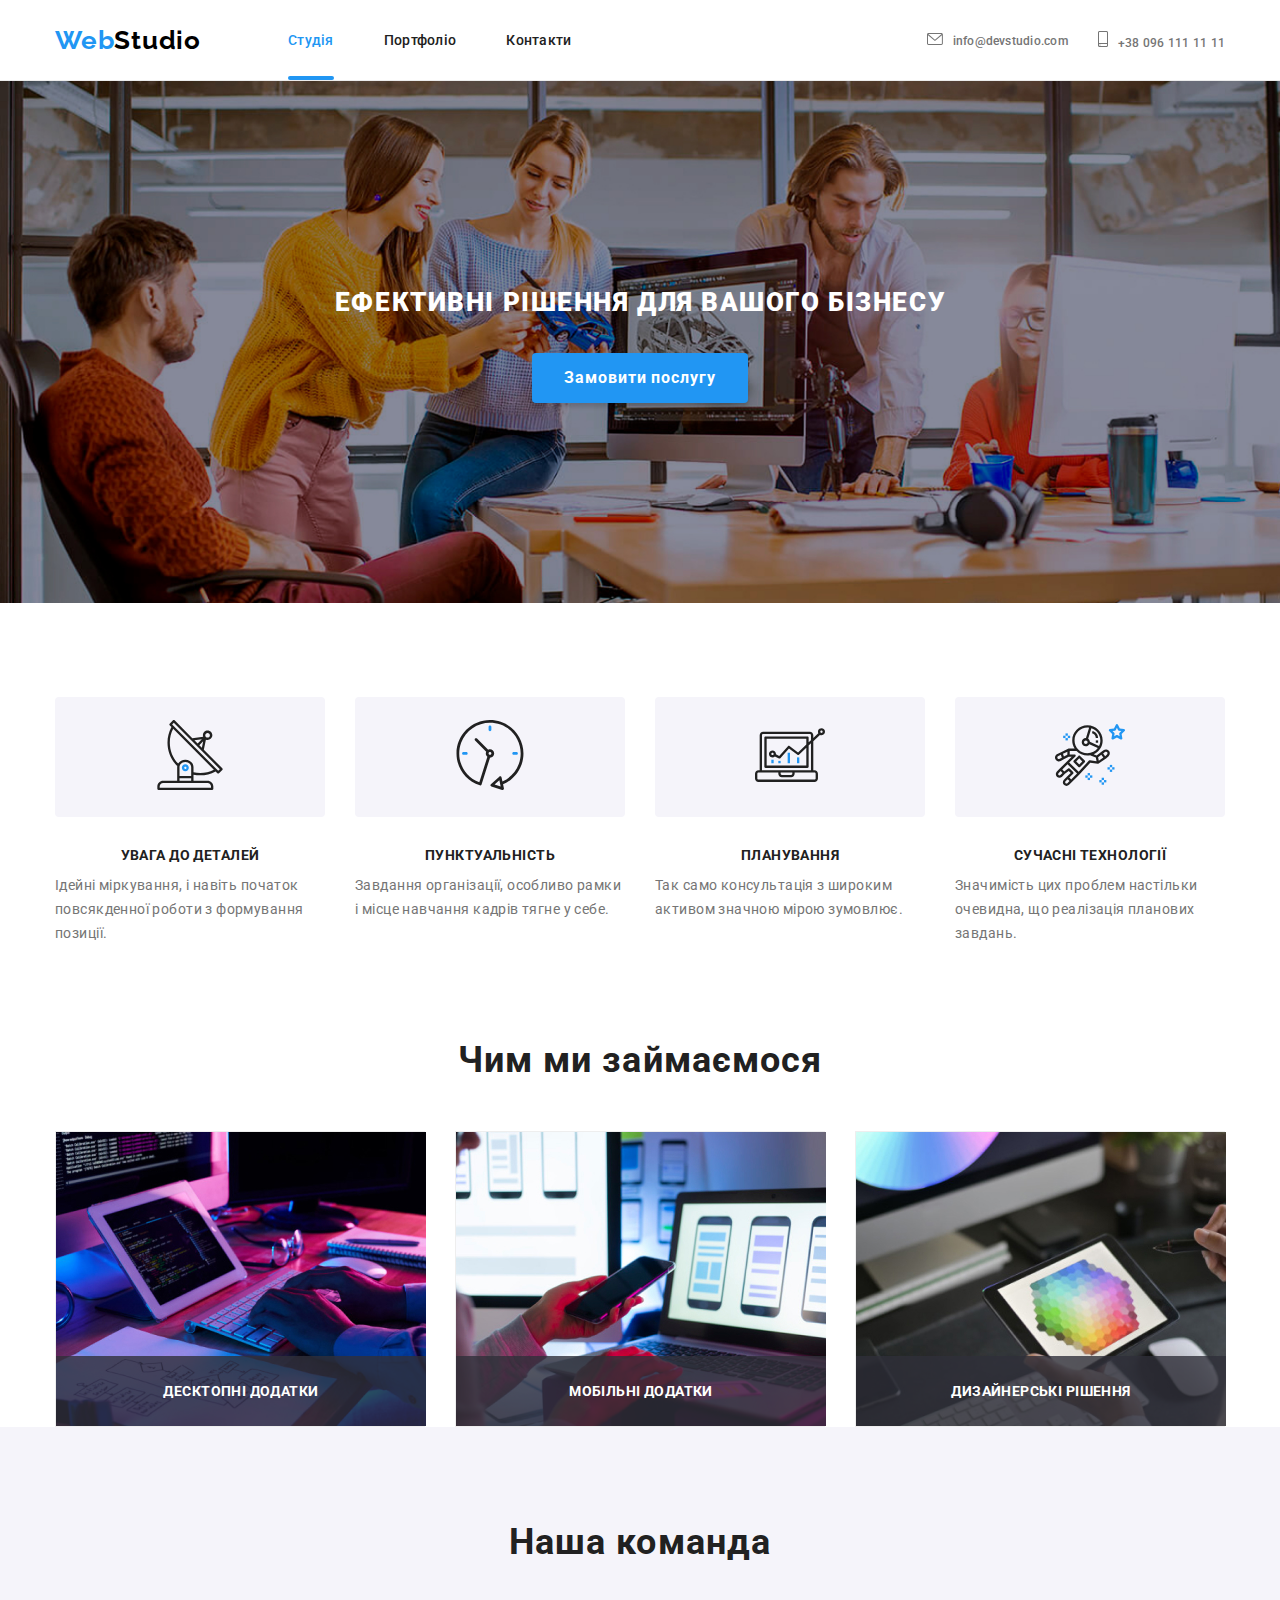
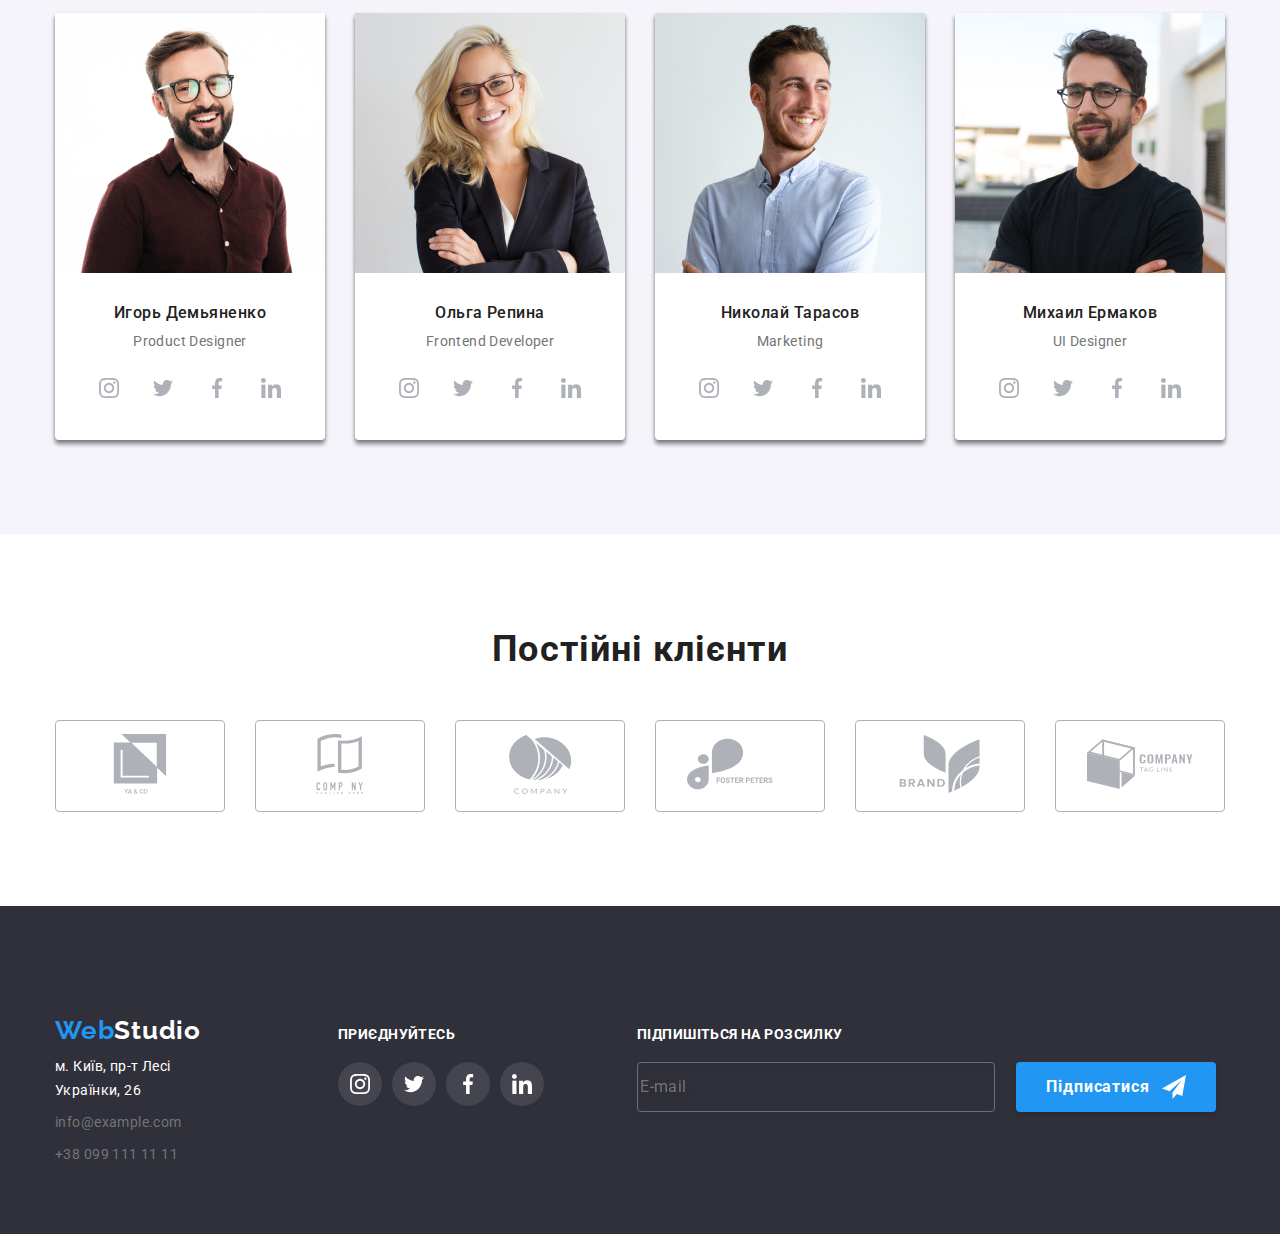
==== commit 12381845: "hw8 last" ====
--- a/index.html
+++ b/index.html
@@ -108,63 +108,63 @@
       <section class="section-main">
         <div class="container">
           <h2 hidden>Нащі переваги</h2>
-          <ul class="list case">
-            <li class="case__link">
-              <div class="case__item">
-                <div class="case__thumb">
+          <ul class="list content">
+            <li class="content__link">
+              <div class="content__item">
+                <div class="content__thumb">
                   <a href="" class="">
-                    <svg class="case__logo" width="70" height="70">
+                    <svg class="content__logo" width="70" height="70">
                       <use href="./images/sprite.svg#icon-antenna"></use>
                     </svg>
                   </a>
                 </div>
-                <h3 class="case__title">УВАГА ДО ДЕТАЛЕЙ</h3>
-                <p class="case__descr">
+                <h3 class="content__title">УВАГА ДО ДЕТАЛЕЙ</h3>
+                <p class="content__descr">
                   Ідейні міркування, і навіть початок повсякденної роботи з формування позиції.
                 </p>
               </div>
             </li>
-            <li class="case__link">
-              <div class="case__item">
-                <div class="case__thumb">
+            <li class="content__link">
+              <div class="content__item">
+                <div class="content__thumb">
                   <a href="" class="">
-                    <svg class="case__logo" width="70" height="70">
+                    <svg class="content__logo" width="70" height="70">
                       <use href="./images/sprite.svg#icon-clock"></use>
                     </svg>
                   </a>
                 </div>
-                <h3 class="case__title">ПУНКТУАЛЬНІСТЬ</h3>
-                <p class="case__descr">
+                <h3 class="content__title">ПУНКТУАЛЬНІСТЬ</h3>
+                <p class="content__descr">
                   Завдання організації, особливо рамки і місце навчання кадрів тягне у себе.
                 </p>
               </div>
             </li>
-            <li class="case__link">
-              <div class="case__item">
-                <div class="case__thumb">
+            <li class="content__link">
+              <div class="content__item">
+                <div class="content__thumb">
                   <a href="" class="">
-                    <svg class="case__logo" width="70" height="70">
+                    <svg class="content__logo" width="70" height="70">
                       <use href="./images/sprite.svg#icon-diagram"></use>
                     </svg>
                   </a>
                 </div>
-                <h3 class="case__title">ПЛАНУВАННЯ</h3>
-                <p class="case__descr">
+                <h3 class="content__title">ПЛАНУВАННЯ</h3>
+                <p class="content__descr">
                   Так само консультація з широким активом значною мірою зумовлює.
                 </p>
               </div>
             </li>
-            <li class="case__link">
-              <div class="case__item">
-                <div class="case__thumb">
+            <li class="content__link">
+              <div class="content__item">
+                <div class="content__thumb">
                   <a href="" class="">
-                    <svg class="case__logo" width="70" height="70">
+                    <svg class="content__logo" width="70" height="70">
                       <use href="./images/sprite.svg#icon-astronaut"></use>
                     </svg>
                   </a>
                 </div>
-                <h3 class="case__title">СУЧАСНІ ТЕХНОЛОГІЇ</h3>
-                <p class="case__descr">
+                <h3 class="content__title">СУЧАСНІ ТЕХНОЛОГІЇ</h3>
+                <p class="content__descr">
                   Значимість цих проблем настільки очевидна, що реалізація планових завдань.
                 </p>
               </div>
--- a/css/main.min.css
+++ b/css/main.min.css
@@ -1 +1 @@
-:root{--accent-color: #2196f3;--primary-font: "Roboto", sans-serif;--secondary-font: "Raleway", sans-serif;--primary-text-color: #212121;--accent-color-logo: #2196f3;--secondary-color: #ffffff;--contacts-color: #757575}.visually-hidden{position:absolute;width:1px;height:1px;margin:-1px;padding:0;overflow:hidden;border:0;clip:rect(0, 0, 0, 0)}.footer-btn-send,.modal-close-btn,.social-list-link-footer,.social-list-link,.case__thumb{display:flex;align-items:center;justify-content:center}h1,h2,h3,h4,p{margin-top:0;margin-bottom:0}ul,ol{margin-top:0;margin-bottom:0;padding-left:0}.current::after{position:absolute;content:"";display:block;background:var(--accent-color);border-radius:2px;width:100%;height:4px;bottom:0}img{display:block}button{cursor:pointer}button:hover,button:focus{color:var(--secondary-color);background-color:rgba(0,0,0,0)}.list{list-style:none}.link{text-decoration:none}body{margin:0;font-family:var(--primary-font);font-size:14px;color:var(--primary-text-color)}.section{padding-top:60px;padding-bottom:60px}@media screen and (min-width: 768px){.section{padding-bottom:80px}}@media screen and (min-width: 1200px){.section{padding-top:94px;padding-bottom:94px}}.container{width:100%;padding-left:15px;padding-right:15px}@media screen and (min-width: 480px){.container{width:480px;margin-left:auto;margin-right:auto;padding-top:10px;padding-bottom:10px}}@media screen and (min-width: 768px){.container{width:738px;padding-top:0;padding-bottom:0}}@media screen and (min-width: 1200px){.container{width:1200px}}.section-description{font-family:var(--primary-font);font-style:normal;font-size:16px;font-weight:400;line-height:1.75;letter-spacing:.03em;color:var(--contacts-color);margin-bottom:9px}@media screen and (min-width: 1200px){.section-description{font-size:14px;font-weight:400;line-height:1.7142857143}}@media screen and (max-width: 767px){.mobile-menu{position:fixed;width:100%;height:100%;max-height:796px;z-index:999;top:0;left:0;background:#fff;box-shadow:0 0 0 100vmax rgba(0,0,0,.5);opacity:0;visibility:hidden;pointer-events:none;transition:opacity 500ms linear,visibility 500ms linear}.mobile-menu.is-open{opacity:1;visibility:visible;pointer-events:auto}.mobile-menu__container{position:relative;padding-left:25px;padding-top:48px;padding-bottom:48px}.mobile-menu__close-btn{position:absolute;top:10px;right:15px;background-color:rgba(0,0,0,0);border:none;padding:0;line-height:0}.mobile-menu__close-btn :hover,.mobile-menu__close-btn :focus{fill:var(--accent-color)}.checklist{display:block}.checklist__item{font-family:"Roboto";font-style:normal;font-weight:500;font-size:40px;line-height:47px;letter-spacing:.02em;color:#212121;padding-bottom:32px}.checklist__item :hover,.checklist__item :focus{color:var(--accent-color)}.checklist__item:last-child{padding-bottom:302px}.info__item{font-family:"Roboto";font-style:normal;font-weight:500;font-size:34px;line-height:40px;letter-spacing:.02em;color:#2196f3;padding-bottom:32px}.info__item:last-child{padding-bottom:64px}.info__item-grey{font-family:"Roboto";font-style:normal;font-weight:500;font-size:24px;line-height:28px;letter-spacing:.02em;color:#757575}.media{display:flex}.media__item{padding-right:20px;font-family:"Roboto";font-style:normal;font-weight:500;font-size:18px;line-height:22px;letter-spacing:.02em;color:#2196f3}.media__link{color:rgba(33,33,33,.2)}}@media screen and (min-width: 768px){.mobile-menu{display:none}}.section__heading{font-size:28px;font-weight:700;line-height:1.1785714286;letter-spacing:.03em;text-align:center;margin-bottom:30px}@media screen and (min-width: 768px){.section__heading{margin-bottom:50px}}@media screen and (min-width: 1200px){.section__heading{margin-top:0;margin-bottom:50px;font-size:36px;font-weight:700;line-height:1.1666666667}}.grid{display:flex;flex-wrap:wrap;margin:-15px}@media screen and (min-width: 768px){.grid{margin:-30px}}@media screen and (min-width: 1200px){.grid{flex-wrap:nowrap;margin:0;margin-top:-15px;margin-bottom:-15px;margin-left:0}}.net{display:flex;flex-wrap:wrap;margin:-15px}@media screen and (min-width: 768px){.net{margin:-30px}}@media screen and (min-width: 1200px){.net{flex-wrap:nowrap;margin:0;margin-top:-15px;margin-bottom:-15px;margin-left:-15px}}.case{display:flex;flex-wrap:wrap;justify-content:start;gap:15px}@media screen and (min-width: 768px){.case{margin:-30px;margin-bottom:50px}}@media screen and (min-width: 1200px){.case{flex-wrap:nowrap;margin-left:-15px;margin-right:-15px;margin-bottom:50px}}.box{display:flex;flex-wrap:wrap}@media screen and (min-width: 768px){.box{margin-left:-30px;margin-right:-30px}}@media screen and (min-width: 1200px){.box{margin:-15px}}.main-header{border-bottom:1px solid #ececec}.header{display:flex}.main-header-container{display:flex;align-items:center;justify-content:space-between}.navigation{display:flex;align-items:center}@media screen and (min-width: 768px){.navigation__item{margin-right:auto}}.site-nav{display:flex;margin-left:auto}@media screen and (min-width: 768px){.site-nav__item{margin-right:auto}}.list-contacts{margin-left:auto}@media screen and (min-width: 768px){.list-contacts{flex-direction:column;gap:10px}}@media screen and (min-width: 1200px){.list-contacts{flex-direction:row;gap:30px}}.menu{display:flex;align-items:center}@media screen and (max-width: 767px){.menu{display:none}}.logo{font-family:var(--secondary-font);font-style:normal;font-size:26px;font-weight:700;line-height:1.1923076923;letter-spacing:.03em;color:var(--accent-color-logo);margin-right:87px}.logo__title{font-family:var(--secondary-font);font-style:normal;font-size:26px;font-weight:700;line-height:1.1923076923;letter-spacing:.03em;color:#000}.contacts__logo{margin-right:10px;fill:currentColor}.contacts__logo:hover,.contacts__logo:focus{color:var(--accent-color)}.logo-contacts{display:flex;align-items:center}@media screen and (min-width: 768px){.menu__item:not(:last-child){margin-right:50px}}@media screen and (min-width: 1200px){.menu__item{margin-right:auto}}.menu__link{transition:color 250ms cubic-bezier(0.4, 0, 0.2, 1);padding:32px 0;margin-right:50px;display:block;font-size:14px;font-weight:500;line-height:1.1428571429;letter-spacing:.02em;color:var(--primary-text-color)}.menu__link:hover,.menu__link:focus{color:var(--accent-color)}@media screen and (min-width: 768px){.menu__link:last-child{margin-right:0}}.mobile-menu-open{border:none;background-color:rgba(0,0,0,0);padding:0;line-height:0}@media screen and (min-width: 767px){.mobile-menu-open{display:none}}.contacts{transition:color 250ms cubic-bezier(0.4, 0, 0.2, 1);padding:32px 0;font-size:14px;font-weight:500;line-height:1.1428571429;letter-spacing:.02em;color:var(--contacts-color)}.contacts:hover,.contacts:focus{color:var(--accent-color)}@media screen and (min-width: 768px){.contacts{padding:0;font-size:12px;font-weight:500;line-height:1.1666666667}}.current{position:relative;color:#2196f3}.hero{padding:118px 0;background:#2f303a;max-width:1600px;margin-left:auto;margin-right:auto;background-image:linear-gradient(rgba(47, 48, 58, 0.4), rgba(47, 48, 58, 0.4)),url("../images/hero/mobile.jpg");background-size:cover;background-color:#c4c4c4}@media screen and (min-width: 1200px){.hero{padding:200px 0}}@media screen and (min-device-pixel-ratio: 2)and (max-width: 767px),screen and (min-resolution: 192dpi)and (max-width: 767px),screen and (min-resolution: 2dppx)and (max-width: 767px){.hero{background-image:url(/images/hero/mobile@2x.jpg)}}@media screen and (min-width: 768px){.hero{background-image:url(/images/hero/tablet.jpg)}}@media screen and (min-device-pixel-ratio: 2)and (min-width: 768px),screen and (min-resolution: 192dpi)and (min-width: 768px),screen and (min-resolution: 2dppx)and (min-width: 768px){.hero{background-image:url(/images/hero/tablet@2x.jpg)}}@media screen and (min-width: 1200px){.hero{background-image:url(/images/hero/desktop.jpg)}}@media screen and (min-device-pixel-ratio: 2)and (min-width: 1200px),screen and (min-resolution: 192dpi)and (min-width: 1200px),screen and (min-resolution: 2dppx)and (min-width: 1200px){.hero{background-image:url(/images/hero/desktop@2x.jpg)}}.main-title{font-family:var(--primary-font);font-style:normal;max-width:650px;font-size:44px;font-weight:900;line-height:1.3636363636;text-align:center;margin:0 auto;text-transform:uppercase;color:var(--secondary-color);margin-bottom:30px}@media screen and (min-width: 480px){.main-title{font-family:var(--primary-font);font-style:normal;font-size:26px;font-weight:900;line-height:1.6153846154;text-align:center;letter-spacing:.06em;text-transform:uppercase;color:var(--secondary-color)}}.modal-btn{transition-property:background-color;transition-duration:250ms;transition-timing-function:cubic-bezier(0.4, 0, 0.2, 1);padding-top:10px;padding-bottom:10px;padding-left:32px;padding-right:32px;font-family:inherit;font-size:16px;font-weight:700;line-height:1.875;display:block;margin:0 auto;letter-spacing:.06em;color:var(--secondary-color);background-color:var(--accent-color);box-shadow:0px 4px 4px rgba(0,0,0,.15);border-radius:4px;border:none}.modal-btn:hover,.modal-btn:focus{background-color:#188ce8}.flex-item{margin-right:8px}.flex-item:last-child{margin-right:0}.btn-active{transition:color 250ms cubic-bezier(0.4, 0, 0.2, 1),background-color 250ms cubic-bezier(0.4, 0, 0.2, 1),box-shadow 250ms cubic-bezier(0.4, 0, 0.2, 1);font-family:inherit;font-size:16px;font-weight:500;line-height:1.625;border:none;padding:6px 22px;letter-spacing:.03em;color:var(--primary-text-color);border-radius:4px}.btn-active:hover,.btn-active:focus{color:var(--secondary-color);background-color:#188ce8;box-shadow:0px 1px 1px rgba(0,0,0,.12),0px 4px 4px rgba(0,0,0,.06),1px 4px 6px rgba(0,0,0,.16)}.current-1{background:var(--accent-color);color:var(--secondary-color)}.box__element{position:relative;transition:box-shadow 250ms cubic-bezier(0.4, 0, 0.2, 1);width:100%;margin-bottom:30px;background:#fff;border:1px solid #eee}.box__element:hover,.box__element:focus{box-shadow:0px 1px 1px rgba(0,0,0,.12),0px 4px 4px rgba(0,0,0,.06),1px 4px 6px rgba(0,0,0,.16)}.box__element:last-child{margin-bottom:0}@media screen and (min-width: 768px){.box__element{width:calc((100% - 60px)/2);margin:15px}}@media screen and (min-width: 1200px){.box__element{width:calc((100% - 90px)/3)}}@media screen and (min-width: 1200px){.box__element:last-child{margin-bottom:15px}}.wrapper__text{padding-top:20px;padding-bottom:20px;padding-left:24px;padding-right:24px}.wrapper{display:block;width:100%;text-decoration:none}.wrapper__img{position:relative;overflow:hidden}.wrapper__overlay{position:absolute;top:0;left:0;overflow:auto;transform:translate(0, 100%);transition:transform 250ms cubic-bezier(0.4, 0, 0.2, 1);font-family:"Roboto";font-style:normal;font-size:18px;font-weight:400;line-height:1.5555555556;letter-spacing:.03em;color:#fff;background:rgba(33,150,243,.9);padding:77px 24px}.box__element:hover .wrapper__overlay{transform:translate(0, 0)}.wrapper__title{font-family:var(--primary-font);font-style:normal;font-size:18px;font-weight:700;line-height:2;letter-spacing:.06em;color:var(--primary-text-color);margin-bottom:4px}.wrapper__description{font-family:var(--primary-font);font-style:normal;font-size:16px;font-weight:400;line-height:1.875;letter-spacing:.03em;color:var(--contacts-color)}.section-main{padding-top:60px}@media screen and (min-width: 1200px){.section-main{padding-top:94px;padding-bottom:94px}}.case__link{width:100%;margin-bottom:30px;margin-right:0;display:flex;justify-content:center}@media screen and (min-width: 768px){.case__link{width:calc((100% - 60px)/2);margin:15px}}@media screen and (max-width: 1199px){.case__link:last-child{margin-bottom:60px}}.case__item{display:block;text-align:start}.case__thumb{height:120px;border-radius:4px;background-color:#f5f4fa;margin-bottom:30px}.case__title{font-family:var(--primary-font);font-style:normal;font-size:14px;font-weight:700;line-height:1.1428571429;letter-spacing:.03em;text-transform:uppercase;color:var(--primary-text-color);margin-bottom:10px}@media screen and (min-width: 480px){.case__title{display:flex;justify-content:center;text-align:center}}.case__descr{font-family:var(--primary-font);font-style:normal;font-size:14px;font-weight:400;line-height:1.7142857143;letter-spacing:.03em;color:var(--contacts-color)}.action{position:absolute;bottom:0;left:0;width:370px;min-height:70px;background:rgba(47,48,58,.8);display:flex;align-items:center;justify-content:center}.element{font-family:"Roboto";font-style:normal;font-size:14px;font-weight:700;line-height:1.1428571429;text-align:center;letter-spacing:.03em;text-transform:uppercase;color:#fff}@media screen and (min-width: 480px){.instance{display:none}}@media screen and (min-width: 1200px){.instance{display:contents}}.container-team{background-color:#f5f4fa}.net__list{background-color:#fff;width:270px;margin-top:0;margin-bottom:30px;margin:15px;width:450px;box-shadow:0px 4px 4px rgba(0,0,0,.25),0px 4px 4px rgba(0,0,0,.25),0px 1px 3px rgba(0,0,0,.12);border-radius:0px 0px 4px 4px}@media screen and (min-width: 768px){.net__list{width:calc((100% - 60px)/2);margin:15px}}@media screen and (min-width: 1200px){.net__list:nth-child(4n){margin-right:0}}.text-box{display:block;text-align:center;padding-top:30px;padding-bottom:30px;width:450px;margin-left:0;margin-right:0}@media screen and (min-width: 768px){.text-box{width:100%}}.subtitle{font-style:normal;font-size:16px;font-weight:500;line-height:1.25;text-align:center;letter-spacing:.03em;margin-bottom:10px}.about{line-height:1.19;text-align:center}.social-list{display:flex;justify-content:center;gap:10px;margin-top:16px}.social-list-link{transition:background-color 250ms cubic-bezier(0.4, 0, 0.2, 1);width:44px;height:44px;border-radius:50%;background-color:#fff}.social-list-link:hover,.social-list-link:focus{background-color:var(--accent-color)}.social-list-link:hover .social-list-icon,.social-list-link:hover .social-list-icon,.social-list-link:focus .social-list-icon,.social-list-link:focus .social-list-icon{fill:var(--secondary-color)}.social-list-icon{transition:fill 250ms cubic-bezier(0.4, 0, 0.2, 1);fill:#afb1b8}.grid__item{transition:fill 250ms cubic-bezier(0.4, 0, 0.2, 1),border 250ms cubic-bezier(0.4, 0, 0.2, 1),border-radius 250ms cubic-bezier(0.4, 0, 0.2, 1);width:calc((100% - 60px)/2);height:92px;display:flex;justify-content:center;align-items:center;margin:15px;border:1px solid #afb1b8;border-radius:4px}.grid__item:hover,.grid__item:focus{fill:var(--accent-color);border:1px solid var(--accent-color);border-radius:4px}.grid__item:hover .company__icon,.grid__item:hover .company__icon,.grid__item:focus .company__icon,.grid__item:focus .company__icon{fill:var(--accent-color)}@media screen and (min-width: 768px){.grid__item{width:calc((100% - 90px)/3);margin:15px}}@media screen and (min-width: 1200px){.grid__item{flex-wrap:nowrap;margin-left:0;margin-right:30px}}@media screen and (min-width: 1200px){.grid__item:last-child{margin-right:0}}.company__icon{fill:#afb1b8}.bottom{background:#2f303a;justify-content:flex-start;padding-top:60px;padding-bottom:60px}.footer-containe{display:block;align-items:baseline}@media screen and (min-width: 768px){.footer-containe{display:flex;justify-content:space-around;flex-wrap:wrap}}@media screen and (min-width: 1200px){.footer-containe{display:flex;flex-wrap:nowrap;justify-content:center}}.logo-footer{margin-right:auto;margin-bottom:20px;display:flex;justify-content:center;align-items:center;margin-bottom:8px}@media screen and (min-width: 1200px){.logo-footer{justify-content:start}}.logo-title-white{font-family:var(--secondary-font);font-style:normal;font-size:26px;font-weight:700;line-height:1.1923076923;letter-spacing:.03em;color:#fff}.list-footer{margin-left:auto;margin-right:auto}.section-description-black{color:var(--secondary-color);font-style:normal;margin-bottom:8px}.menu-footer{width:206px;height:80px;display:block;margin-top:60px;margin-left:137px}@media screen and (min-width: 768px){.menu-footer{margin-top:60px}}.footer-title{display:flex;justify-content:center;align-items:center;font-family:"Roboto";font-style:normal;font-size:14px;font-weight:700;line-height:1.1428571429;letter-spacing:.03em;text-transform:uppercase;color:#fff;margin-bottom:20px}@media screen and (min-width: 1200px){.footer-title{justify-content:start}}.social-list-footer{display:flex;justify-content:center;gap:10px}.social-list-link-footer{transition:background-color 250ms cubic-bezier(0.4, 0, 0.2, 1);width:44px;height:44px;border-radius:50%;background-color:rgba(255,255,255,.1)}.social-list-link-footer:hover,.social-list-link-footer:focus{background-color:var(--accent-color)}.social-link-icon-footer{fill:#fff}.logo-list{margin-right:auto}.backdrop{position:fixed;top:0;left:0;z-index:100;width:100%;height:100%;background-color:rgba(0,0,0,.2);transition:opacity 250ms cubic-bezier(0.4, 0, 0.2, 1),visibility 250ms cubic-bezier(0.4, 0, 0.2, 1)}.backdrop.is-hidden{opacity:0;pointer-events:none;visibility:hidden}.backdrop.is-hidden.modal{transform:translate(-50% -50%) scale(0.7)}.modal-close-btn{position:absolute;top:8px;right:8px;width:30px;height:30px;border-radius:50%;background-color:#fff;border:1px solid rgba(0,0,0,.1);padding:0}.modal-close-btn:hover,.modal-close-btn:focus{fill:var(--accent-color)}.modal{position:absolute;top:50%;left:50%;padding:40px;transform:translate(-50%, -50%) scale(1);min-width:450px;min-height:609px;background:#fff;box-shadow:0px 1px 3px rgba(0,0,0,.12),0px 1px 1px rgba(0,0,0,.14),0px 2px 1px rgba(0,0,0,.2);border-radius:4px;transition:box-shadow 250ms,transform 250ms cubic-bezier(0.4, 0, 0.2, 1)}@media screen and (min-width: 1200px){.modal{min-width:528px;min-height:581px}}.footer-form{display:block;margin-top:60px;margin-left:auto;margin-right:auto}@media screen and (min-width: 768px){.footer-form{display:flex;flex-direction:column;align-items:center;width:100%}}@media screen and (min-width: 1200px){.footer-form{display:flex;flex-direction:row;align-items:end;margin-left:93px}}.footer-form-field{width:358px;margin-right:12px}.footer-form-input-desc{display:flex;justify-content:center;align-items:center;font-family:var(--primary-font);font-style:normal;font-size:14px;font-weight:700;line-height:1.1428571429;letter-spacing:.03em;text-transform:uppercase;color:var(--secondary-color);margin-bottom:20px}@media screen and (min-width: 1200px){.footer-form-input-desc{display:flex;justify-content:start;align-items:center}}.footer-form-input-wrapper{min-width:358px;height:50px}.footer-form-input{width:100%;height:50px;font-family:var(--primary-font);font-style:normal;font-size:16px;font-weight:400;line-height:1.25;display:flex;justify-content:center;align-items:center;letter-spacing:.03em;color:rgba(255,255,255,.6);border:1px solid rgba(255,255,255,.3);filter:drop-shadow(0px 4px 4px rgba(0, 0, 0, 0.15));border-radius:4px;background-color:rgba(0,0,0,0)}.footer-btn-send{display:flex;margin-left:auto;margin-right:auto;margin-top:20px;min-width:200px;height:50px;font-family:var(--primary-font);font-style:normal;font-size:16px;font-weight:700;line-height:1.875;text-align:center;letter-spacing:.06em;color:var(--secondary-color);background:var(--accent-color);box-shadow:0px 4px 4px rgba(0,0,0,.15);border-radius:4px;border:none;transition:background 250ms cubic-bezier(0.4, 0, 0.2, 1)}.footer-btn-send:hover,.footer-btn-send:focus{background-color:#188ce8}.footer-btn-send-icon{margin-left:12px}.modal-form{display:flex;flex-direction:column}.modal-form-title{font-family:var(--secondary-font);font-style:normal;font-size:20px;font-weight:700;line-height:1.15;text-align:center;letter-spacing:.03em;color:var(--primary-text-color);padding-bottom:12px}.modal-form-field{margin-bottom:10px}.modal-form-input-desc{display:block;font-family:var(--primary-font);font-style:normal;font-size:12px;font-weight:400;line-height:1.1666666667;letter-spacing:.01em;color:var(--contacts-color);margin-bottom:4px}.modal-form-input-wrapper{display:block;position:relative}.modal-form-input{width:100%;height:40px;border:1px solid rgba(33,33,33,.2);border-radius:4px;padding-left:42px;color:#000;transition:border-color 250ms cubic-bezier(0.4, 0, 0.2, 1);cursor:pointer}.modal-form-input:focus{outline:none;border-color:var(--accent-color-logo)}.modal-form-input:focus+.modal-form-input-icon{fill:var(--accent-color-logo)}.modal-form-input-icon{position:absolute;top:50%;left:12px;transform:translateY(-50%);display:block}.modal-form-message{width:100%;height:120px;border:1px solid rgba(33,33,33,.2);border-radius:4px;padding:12px 16px;resize:none;transition:border-color 250ms cubic-bezier(0.4, 0, 0.2, 1)}.modal-form-message::placeholder{color:rgba(117,117,117,.5)}.modal-form-message:focus{outline:none;border-color:var(--accent-color-logo)}.modal-form-check-desc{display:flex;align-items:center;font-family:var(--primary-font);font-style:normal;font-size:12px;font-weight:400;line-height:1.1666666667;letter-spacing:.03em;color:var(--contacts-color);margin-bottom:30px}.modal-form-check-desc::before{display:block;width:16px;height:15px;content:"";background-image:url(../images/checkbox-black.svg);cursor:pointer;transition:background-image 250ms cubic-bezier(0.4, 0, 0.2, 1);margin-right:7px}.modal-form-check:checked+.modal-form-check-desc::before{background-image:url(../images/checkbox-blue.svg)}.modal-form-check:focus+.modal-form-check-desc::before{outline:#2196f3;border-radius:2px}@media screen and (min-width: 1200px){.modal-form-check-desc{font-size:14px;font-weight:400;line-height:1.7142857143;margin-left:12px}}.modal-form-check-title{font-family:var(--primary-font);font-style:normal;font-size:12px;font-weight:400;line-height:1.1666666667;letter-spacing:.03em;text-decoration-line:underline;color:var(--accent-color)}@media screen and (min-width: 1200px){.modal-form-check-title{font-size:14px;font-weight:400;line-height:1.7142857143}}.modal-form-submit{transition-property:background-color;transition-duration:250ms;transition-timing-function:cubic-bezier(0.4, 0, 0.2, 1);padding-top:10px;padding-bottom:10px;padding-left:52px;padding-right:52px;font-family:inherit;font-size:16px;font-weight:700;line-height:1.875;display:block;margin:0 auto;letter-spacing:.06em;color:var(--secondary-color);background-color:var(--accent-color);box-shadow:0px 4px 4px rgba(0,0,0,.15);border-radius:4px;border:none}.modal-form-submit:hover,.modal-form-submit:focus{background-color:#188ce8}/*# sourceMappingURL=main.min.css.map */+:root{--accent-color: #2196f3;--primary-font: "Roboto", sans-serif;--secondary-font: "Raleway", sans-serif;--primary-text-color: #212121;--accent-color-logo: #2196f3;--secondary-color: #ffffff;--contacts-color: #757575}.visually-hidden{position:absolute;width:1px;height:1px;margin:-1px;padding:0;overflow:hidden;border:0;clip:rect(0, 0, 0, 0)}.footer-btn-send,.modal-close-btn,.social-list-link-footer,.social-list-link,.content__thumb{display:flex;align-items:center;justify-content:center}h1,h2,h3,h4,p{margin-top:0;margin-bottom:0}ul,ol{margin-top:0;margin-bottom:0;padding-left:0}.current::after{position:absolute;content:"";display:block;background:var(--accent-color);border-radius:2px;width:100%;height:4px;bottom:0}img{display:block}button{cursor:pointer}button:hover,button:focus{color:var(--secondary-color);background-color:rgba(0,0,0,0)}.list{list-style:none}.link{text-decoration:none}body{margin:0;font-family:var(--primary-font);font-size:14px;color:var(--primary-text-color)}.section{padding-top:60px;padding-bottom:60px}@media screen and (min-width: 768px){.section{padding-bottom:80px}}@media screen and (min-width: 1200px){.section{padding-top:94px;padding-bottom:94px}}.container{width:100%;padding-left:15px;padding-right:15px}@media screen and (min-width: 480px){.container{width:480px;margin-left:auto;margin-right:auto;padding-top:10px;padding-bottom:10px}}@media screen and (min-width: 768px){.container{width:738px;padding-top:0;padding-bottom:0}}@media screen and (min-width: 1200px){.container{width:1200px}}.section-description{font-family:var(--primary-font);font-style:normal;font-size:16px;font-weight:400;line-height:1.75;letter-spacing:.03em;color:var(--contacts-color);margin-bottom:9px}@media screen and (min-width: 1200px){.section-description{font-size:14px;font-weight:400;line-height:1.7142857143}}@media screen and (max-width: 767px){.mobile-menu{position:fixed;width:100%;height:100%;max-height:796px;z-index:999;top:0;left:0;background:#fff;box-shadow:0 0 0 100vmax rgba(0,0,0,.5);opacity:0;visibility:hidden;pointer-events:none;transition:opacity 500ms linear,visibility 500ms linear}.mobile-menu.is-open{opacity:1;visibility:visible;pointer-events:auto}.mobile-menu__container{position:relative;padding-left:25px;padding-top:48px;padding-bottom:48px}.mobile-menu__close-btn{position:absolute;top:10px;right:15px;background-color:rgba(0,0,0,0);border:none;padding:0;line-height:0}.mobile-menu__close-btn :hover,.mobile-menu__close-btn :focus{fill:var(--accent-color)}.checklist{display:block}.checklist__item{font-family:"Roboto";font-style:normal;font-weight:500;font-size:40px;line-height:47px;letter-spacing:.02em;color:#212121;padding-bottom:32px}.checklist__item :hover,.checklist__item :focus{color:var(--accent-color)}.checklist__item:last-child{padding-bottom:302px}.info__item{font-family:"Roboto";font-style:normal;font-weight:500;font-size:34px;line-height:40px;letter-spacing:.02em;color:#2196f3;padding-bottom:32px}.info__item:last-child{padding-bottom:64px}.info__item-grey{font-family:"Roboto";font-style:normal;font-weight:500;font-size:24px;line-height:28px;letter-spacing:.02em;color:#757575}.media{display:flex}.media__item{padding-right:20px;font-family:"Roboto";font-style:normal;font-weight:500;font-size:18px;line-height:22px;letter-spacing:.02em;color:#2196f3}.media__link{color:rgba(33,33,33,.2)}}@media screen and (min-width: 768px){.mobile-menu{display:none}}.section__heading{font-size:28px;font-weight:700;line-height:1.1785714286;letter-spacing:.03em;text-align:center;margin-bottom:30px}@media screen and (min-width: 768px){.section__heading{margin-bottom:50px}}@media screen and (min-width: 1200px){.section__heading{margin-top:0;margin-bottom:50px;font-size:36px;font-weight:700;line-height:1.1666666667}}.grid{display:flex;flex-wrap:wrap;margin:-15px}@media screen and (min-width: 768px){.grid{margin:-30px}}@media screen and (min-width: 1200px){.grid{flex-wrap:nowrap;margin:0;margin-top:-15px;margin-bottom:-15px;margin-left:0}}.net{display:flex;flex-wrap:wrap;margin:-15px}@media screen and (min-width: 768px){.net{margin:-30px}}@media screen and (min-width: 1200px){.net{flex-wrap:nowrap;margin:0;margin-top:-15px;margin-bottom:-15px;margin-left:-15px}}.case{display:flex;flex-wrap:wrap;justify-content:start;gap:15px}@media screen and (min-width: 768px){.case{justify-content:center;flex-wrap:nowrap;margin:-30px;margin-bottom:50px}}@media screen and (min-width: 1200px){.case{margin-left:-15px;margin-right:-15px;margin-bottom:50px}}.box{display:flex;flex-wrap:wrap}@media screen and (min-width: 768px){.box{margin-left:-30px;margin-right:-30px}}@media screen and (min-width: 1200px){.box{margin:-15px}}.main-header{border-bottom:1px solid #ececec}.header{display:flex}.main-header-container{display:flex;align-items:center;justify-content:space-between}.navigation{display:flex;align-items:center}@media screen and (min-width: 768px){.navigation__item{margin-right:auto}}.site-nav{display:flex;margin-left:auto}@media screen and (min-width: 768px){.site-nav__item{margin-right:auto}}.list-contacts{margin-left:auto}@media screen and (min-width: 768px){.list-contacts{flex-direction:column;gap:10px}}@media screen and (min-width: 1200px){.list-contacts{flex-direction:row;gap:30px}}.menu{display:flex;align-items:center}@media screen and (max-width: 767px){.menu{display:none}}.logo{font-family:var(--secondary-font);font-style:normal;font-size:26px;font-weight:700;line-height:1.1923076923;letter-spacing:.03em;color:var(--accent-color-logo);margin-right:87px}.logo__title{font-family:var(--secondary-font);font-style:normal;font-size:26px;font-weight:700;line-height:1.1923076923;letter-spacing:.03em;color:#000}.contacts__logo{margin-right:10px;fill:currentColor}.contacts__logo:hover,.contacts__logo:focus{color:var(--accent-color)}.logo-contacts{display:flex;align-items:center}@media screen and (min-width: 768px){.menu__item:not(:last-child){margin-right:50px}}@media screen and (min-width: 1200px){.menu__item{margin-right:auto}}.menu__link{transition:color 250ms cubic-bezier(0.4, 0, 0.2, 1);padding:32px 0;margin-right:50px;display:block;font-size:14px;font-weight:500;line-height:1.1428571429;letter-spacing:.02em;color:var(--primary-text-color)}.menu__link:hover,.menu__link:focus{color:var(--accent-color)}@media screen and (min-width: 768px){.menu__link:last-child{margin-right:0}}.mobile-menu-open{border:none;background-color:rgba(0,0,0,0);padding:0;line-height:0}@media screen and (min-width: 767px){.mobile-menu-open{display:none}}.contacts{transition:color 250ms cubic-bezier(0.4, 0, 0.2, 1);padding:32px 0;font-size:14px;font-weight:500;line-height:1.1428571429;letter-spacing:.02em;color:var(--contacts-color)}.contacts:hover,.contacts:focus{color:var(--accent-color)}@media screen and (min-width: 768px){.contacts{padding:0;font-size:12px;font-weight:500;line-height:1.1666666667}}.current{position:relative;color:#2196f3}.hero{padding:118px 0;background:#2f303a;max-width:1600px;margin-left:auto;margin-right:auto;background-image:linear-gradient(rgba(47, 48, 58, 0.4), rgba(47, 48, 58, 0.4)),url("../images/hero/mobile.jpg");background-size:cover;background-color:#c4c4c4}@media screen and (min-width: 1200px){.hero{padding:200px 0}}@media screen and (min-device-pixel-ratio: 2)and (max-width: 767px),screen and (min-resolution: 192dpi)and (max-width: 767px),screen and (min-resolution: 2dppx)and (max-width: 767px){.hero{background-image:url(/images/hero/mobile@2x.jpg)}}@media screen and (min-width: 768px){.hero{background-image:url(/images/hero/tablet.jpg)}}@media screen and (min-device-pixel-ratio: 2)and (min-width: 768px),screen and (min-resolution: 192dpi)and (min-width: 768px),screen and (min-resolution: 2dppx)and (min-width: 768px){.hero{background-image:url(/images/hero/tablet@2x.jpg)}}@media screen and (min-width: 1200px){.hero{background-image:url(/images/hero/desktop.jpg)}}@media screen and (min-device-pixel-ratio: 2)and (min-width: 1200px),screen and (min-resolution: 192dpi)and (min-width: 1200px),screen and (min-resolution: 2dppx)and (min-width: 1200px){.hero{background-image:url(/images/hero/desktop@2x.jpg)}}.main-title{font-family:var(--primary-font);font-style:normal;max-width:650px;font-size:44px;font-weight:900;line-height:1.3636363636;text-align:center;margin:0 auto;text-transform:uppercase;color:var(--secondary-color);margin-bottom:30px}@media screen and (min-width: 480px){.main-title{font-family:var(--primary-font);font-style:normal;font-size:26px;font-weight:900;line-height:1.6153846154;text-align:center;letter-spacing:.06em;text-transform:uppercase;color:var(--secondary-color)}}.modal-btn{transition-property:background-color;transition-duration:250ms;transition-timing-function:cubic-bezier(0.4, 0, 0.2, 1);padding-top:10px;padding-bottom:10px;padding-left:32px;padding-right:32px;font-family:inherit;font-size:16px;font-weight:700;line-height:1.875;display:block;margin:0 auto;letter-spacing:.06em;color:var(--secondary-color);background-color:var(--accent-color);box-shadow:0px 4px 4px rgba(0,0,0,.15);border-radius:4px;border:none}.modal-btn:hover,.modal-btn:focus{background-color:#188ce8}.flex-item{margin-right:8px}.flex-item:last-child{margin-right:0}.btn-active{transition:color 250ms cubic-bezier(0.4, 0, 0.2, 1),background-color 250ms cubic-bezier(0.4, 0, 0.2, 1),box-shadow 250ms cubic-bezier(0.4, 0, 0.2, 1);font-family:inherit;font-size:16px;font-weight:500;line-height:1.625;border:none;padding:6px 22px;letter-spacing:.03em;color:var(--primary-text-color);border-radius:4px}.btn-active:hover,.btn-active:focus{color:var(--secondary-color);background-color:#188ce8;box-shadow:0px 1px 1px rgba(0,0,0,.12),0px 4px 4px rgba(0,0,0,.06),1px 4px 6px rgba(0,0,0,.16)}.current-1{background:var(--accent-color);color:var(--secondary-color)}.box__element{position:relative;transition:box-shadow 250ms cubic-bezier(0.4, 0, 0.2, 1);width:100%;margin-bottom:30px;background:#fff;border:1px solid #eee}.box__element:hover,.box__element:focus{box-shadow:0px 1px 1px rgba(0,0,0,.12),0px 4px 4px rgba(0,0,0,.06),1px 4px 6px rgba(0,0,0,.16)}.box__element:last-child{margin-bottom:0}@media screen and (min-width: 768px){.box__element{width:calc((100% - 60px)/2);margin:15px}}@media screen and (min-width: 1200px){.box__element{width:calc((100% - 90px)/3)}}@media screen and (min-width: 1200px){.box__element:last-child{margin-bottom:15px}}.wrapper__text{padding-top:20px;padding-bottom:20px;padding-left:24px;padding-right:24px}.wrapper{display:block;width:100%;text-decoration:none}.wrapper__img{position:relative;overflow:hidden}.wrapper__overlay{position:absolute;top:0;left:0;overflow:auto;transform:translate(0, 100%);transition:transform 250ms cubic-bezier(0.4, 0, 0.2, 1);font-family:"Roboto";font-style:normal;font-size:18px;font-weight:400;line-height:1.5555555556;letter-spacing:.03em;color:#fff;background:rgba(33,150,243,.9);padding:77px 24px}.box__element:hover .wrapper__overlay{transform:translate(0, 0)}.wrapper__title{font-family:var(--primary-font);font-style:normal;font-size:18px;font-weight:700;line-height:2;letter-spacing:.06em;color:var(--primary-text-color);margin-bottom:4px}.wrapper__description{font-family:var(--primary-font);font-style:normal;font-size:16px;font-weight:400;line-height:1.875;letter-spacing:.03em;color:var(--contacts-color)}.section-main{padding-top:60px}@media screen and (min-width: 1200px){.section-main{padding-top:94px;padding-bottom:94px}}.content__link{width:100%;margin-bottom:30px;margin-right:0;display:flex;justify-content:center}@media screen and (min-width: 768px){.content__link{width:calc((100% - 60px)/2);margin:15px}}@media screen and (max-width: 1199px){.content__link:last-child{margin-bottom:60px}}.content__item{display:block;text-align:start}.content__thumb{height:120px;border-radius:4px;background-color:#f5f4fa;margin-bottom:30px}.content__title{font-family:var(--primary-font);font-style:normal;font-size:14px;font-weight:700;line-height:1.1428571429;letter-spacing:.03em;text-transform:uppercase;color:var(--primary-text-color);margin-bottom:10px}@media screen and (min-width: 480px){.content__title{display:flex;justify-content:center;text-align:center}}.content__descr{font-family:var(--primary-font);font-style:normal;font-size:14px;font-weight:400;line-height:1.7142857143;letter-spacing:.03em;color:var(--contacts-color)}.content{display:flex;flex-wrap:wrap;justify-content:center}@media screen and (min-width: 768px){.content{margin:-30px}}@media screen and (min-width: 1200px){.content{margin:-15px;flex-wrap:nowrap}}.action{position:absolute;bottom:0;left:0;width:370px;min-height:70px;background:rgba(47,48,58,.8);display:flex;align-items:center;justify-content:center}.element{font-family:"Roboto";font-style:normal;font-size:14px;font-weight:700;line-height:1.1428571429;text-align:center;letter-spacing:.03em;text-transform:uppercase;color:#fff}@media screen and (min-width: 480px){.instance{display:none}}@media screen and (min-width: 1200px){.instance{display:contents}}.container-team{background-color:#f5f4fa}.net__list{background-color:#fff;width:270px;margin-top:0;margin-bottom:30px;margin:15px;width:450px;box-shadow:0px 4px 4px rgba(0,0,0,.25),0px 4px 4px rgba(0,0,0,.25),0px 1px 3px rgba(0,0,0,.12);border-radius:0px 0px 4px 4px}@media screen and (min-width: 768px){.net__list{width:calc((100% - 60px)/2);margin:15px}}@media screen and (min-width: 1200px){.net__list:nth-child(4n){margin-right:0}}.text-box{display:block;text-align:center;padding-top:30px;padding-bottom:30px;width:450px;margin-left:0;margin-right:0}@media screen and (min-width: 768px){.text-box{width:100%}}.subtitle{font-style:normal;font-size:16px;font-weight:500;line-height:1.25;text-align:center;letter-spacing:.03em;margin-bottom:10px}.about{line-height:1.19;text-align:center}.social-list{display:flex;justify-content:center;gap:10px;margin-top:16px}.social-list-link{transition:background-color 250ms cubic-bezier(0.4, 0, 0.2, 1);width:44px;height:44px;border-radius:50%;background-color:#fff}.social-list-link:hover,.social-list-link:focus{background-color:var(--accent-color)}.social-list-link:hover .social-list-icon,.social-list-link:hover .social-list-icon,.social-list-link:focus .social-list-icon,.social-list-link:focus .social-list-icon{fill:var(--secondary-color)}.social-list-icon{transition:fill 250ms cubic-bezier(0.4, 0, 0.2, 1);fill:#afb1b8}.grid__item{transition:fill 250ms cubic-bezier(0.4, 0, 0.2, 1),border 250ms cubic-bezier(0.4, 0, 0.2, 1),border-radius 250ms cubic-bezier(0.4, 0, 0.2, 1);width:calc((100% - 60px)/2);height:92px;display:flex;justify-content:center;align-items:center;margin:15px;border:1px solid #afb1b8;border-radius:4px}.grid__item:hover,.grid__item:focus{fill:var(--accent-color);border:1px solid var(--accent-color);border-radius:4px}.grid__item:hover .company__icon,.grid__item:hover .company__icon,.grid__item:focus .company__icon,.grid__item:focus .company__icon{fill:var(--accent-color)}@media screen and (min-width: 768px){.grid__item{width:calc((100% - 90px)/3);margin:15px}}@media screen and (min-width: 1200px){.grid__item{flex-wrap:nowrap;margin-left:0;margin-right:30px}}@media screen and (min-width: 1200px){.grid__item:last-child{margin-right:0}}.company__icon{fill:#afb1b8}.bottom{background:#2f303a;justify-content:flex-start;padding-top:60px;padding-bottom:60px}.footer-containe{display:block;align-items:baseline}@media screen and (min-width: 768px){.footer-containe{display:flex;justify-content:space-around;flex-wrap:wrap}}@media screen and (min-width: 1200px){.footer-containe{display:flex;flex-wrap:nowrap;justify-content:center}}.logo-footer{margin-right:auto;margin-bottom:20px;display:flex;justify-content:center;align-items:center;margin-bottom:8px}@media screen and (min-width: 1200px){.logo-footer{justify-content:start}}.logo-title-white{font-family:var(--secondary-font);font-style:normal;font-size:26px;font-weight:700;line-height:1.1923076923;letter-spacing:.03em;color:#fff}.list-footer{margin-left:auto;margin-right:auto}.section-description-black{color:var(--secondary-color);font-style:normal;margin-bottom:8px}.menu-footer{width:206px;height:80px;display:block;margin-top:60px;margin-left:137px}@media screen and (min-width: 768px){.menu-footer{margin-top:60px}}.footer-title{display:flex;justify-content:center;align-items:center;font-family:"Roboto";font-style:normal;font-size:14px;font-weight:700;line-height:1.1428571429;letter-spacing:.03em;text-transform:uppercase;color:#fff;margin-bottom:20px}@media screen and (min-width: 1200px){.footer-title{justify-content:start}}.social-list-footer{display:flex;justify-content:center;gap:10px}.social-list-link-footer{transition:background-color 250ms cubic-bezier(0.4, 0, 0.2, 1);width:44px;height:44px;border-radius:50%;background-color:rgba(255,255,255,.1)}.social-list-link-footer:hover,.social-list-link-footer:focus{background-color:var(--accent-color)}.social-link-icon-footer{fill:#fff}.logo-list{margin-right:auto}.backdrop{position:fixed;top:0;left:0;z-index:100;width:100%;height:100%;background-color:rgba(0,0,0,.2);transition:opacity 250ms cubic-bezier(0.4, 0, 0.2, 1),visibility 250ms cubic-bezier(0.4, 0, 0.2, 1)}.backdrop.is-hidden{opacity:0;pointer-events:none;visibility:hidden}.backdrop.is-hidden.modal{transform:translate(-50% -50%) scale(0.7)}.modal-close-btn{position:absolute;top:8px;right:8px;width:30px;height:30px;border-radius:50%;background-color:#fff;border:1px solid rgba(0,0,0,.1);padding:0}.modal-close-btn:hover,.modal-close-btn:focus{fill:var(--accent-color)}.modal{position:absolute;top:50%;left:50%;padding:40px;transform:translate(-50%, -50%) scale(1);min-width:450px;min-height:609px;background:#fff;box-shadow:0px 1px 3px rgba(0,0,0,.12),0px 1px 1px rgba(0,0,0,.14),0px 2px 1px rgba(0,0,0,.2);border-radius:4px;transition:box-shadow 250ms,transform 250ms cubic-bezier(0.4, 0, 0.2, 1)}@media screen and (min-width: 1200px){.modal{min-width:528px;min-height:581px}}.footer-form{display:block;margin-top:60px;margin-left:auto;margin-right:auto}@media screen and (min-width: 768px){.footer-form{display:flex;flex-direction:column;align-items:center;width:100%}}@media screen and (min-width: 1200px){.footer-form{display:flex;flex-direction:row;align-items:end;margin-left:93px}}.footer-form-field{width:358px;margin-right:12px}.footer-form-input-desc{display:flex;justify-content:center;align-items:center;font-family:var(--primary-font);font-style:normal;font-size:14px;font-weight:700;line-height:1.1428571429;letter-spacing:.03em;text-transform:uppercase;color:var(--secondary-color);margin-bottom:20px}@media screen and (min-width: 1200px){.footer-form-input-desc{display:flex;justify-content:start;align-items:center}}.footer-form-input-wrapper{min-width:358px;height:50px}.footer-form-input{width:100%;height:50px;font-family:var(--primary-font);font-style:normal;font-size:16px;font-weight:400;line-height:1.25;display:flex;justify-content:center;align-items:center;letter-spacing:.03em;color:rgba(255,255,255,.6);border:1px solid rgba(255,255,255,.3);filter:drop-shadow(0px 4px 4px rgba(0, 0, 0, 0.15));border-radius:4px;background-color:rgba(0,0,0,0)}.footer-btn-send{display:flex;margin-left:auto;margin-right:auto;margin-top:20px;min-width:200px;height:50px;font-family:var(--primary-font);font-style:normal;font-size:16px;font-weight:700;line-height:1.875;text-align:center;letter-spacing:.06em;color:var(--secondary-color);background:var(--accent-color);box-shadow:0px 4px 4px rgba(0,0,0,.15);border-radius:4px;border:none;transition:background 250ms cubic-bezier(0.4, 0, 0.2, 1)}.footer-btn-send:hover,.footer-btn-send:focus{background-color:#188ce8}.footer-btn-send-icon{margin-left:12px}.modal-form{display:flex;flex-direction:column}.modal-form-title{font-family:var(--secondary-font);font-style:normal;font-size:20px;font-weight:700;line-height:1.15;text-align:center;letter-spacing:.03em;color:var(--primary-text-color);padding-bottom:12px}.modal-form-field{margin-bottom:10px}.modal-form-input-desc{display:block;font-family:var(--primary-font);font-style:normal;font-size:12px;font-weight:400;line-height:1.1666666667;letter-spacing:.01em;color:var(--contacts-color);margin-bottom:4px}.modal-form-input-wrapper{display:block;position:relative}.modal-form-input{width:100%;height:40px;border:1px solid rgba(33,33,33,.2);border-radius:4px;padding-left:42px;color:#000;transition:border-color 250ms cubic-bezier(0.4, 0, 0.2, 1);cursor:pointer}.modal-form-input:focus{outline:none;border-color:var(--accent-color-logo)}.modal-form-input:focus+.modal-form-input-icon{fill:var(--accent-color-logo)}.modal-form-input-icon{position:absolute;top:50%;left:12px;transform:translateY(-50%);display:block}.modal-form-message{width:100%;height:120px;border:1px solid rgba(33,33,33,.2);border-radius:4px;padding:12px 16px;resize:none;transition:border-color 250ms cubic-bezier(0.4, 0, 0.2, 1)}.modal-form-message::placeholder{color:rgba(117,117,117,.5)}.modal-form-message:focus{outline:none;border-color:var(--accent-color-logo)}.modal-form-check-desc{display:flex;align-items:center;font-family:var(--primary-font);font-style:normal;font-size:12px;font-weight:400;line-height:1.1666666667;letter-spacing:.03em;color:var(--contacts-color);margin-bottom:30px}.modal-form-check-desc::before{display:block;width:16px;height:15px;content:"";background-image:url(../images/checkbox-black.svg);cursor:pointer;transition:background-image 250ms cubic-bezier(0.4, 0, 0.2, 1);margin-right:7px}.modal-form-check:checked+.modal-form-check-desc::before{background-image:url(../images/checkbox-blue.svg)}.modal-form-check:focus+.modal-form-check-desc::before{outline:#2196f3;border-radius:2px}@media screen and (min-width: 1200px){.modal-form-check-desc{font-size:14px;font-weight:400;line-height:1.7142857143;margin-left:12px}}.modal-form-check-title{font-family:var(--primary-font);font-style:normal;font-size:12px;font-weight:400;line-height:1.1666666667;letter-spacing:.03em;text-decoration-line:underline;color:var(--accent-color)}@media screen and (min-width: 1200px){.modal-form-check-title{font-size:14px;font-weight:400;line-height:1.7142857143}}.modal-form-submit{transition-property:background-color;transition-duration:250ms;transition-timing-function:cubic-bezier(0.4, 0, 0.2, 1);padding-top:10px;padding-bottom:10px;padding-left:52px;padding-right:52px;font-family:inherit;font-size:16px;font-weight:700;line-height:1.875;display:block;margin:0 auto;letter-spacing:.06em;color:var(--secondary-color);background-color:var(--accent-color);box-shadow:0px 4px 4px rgba(0,0,0,.15);border-radius:4px;border:none}.modal-form-submit:hover,.modal-form-submit:focus{background-color:#188ce8}/*# sourceMappingURL=main.min.css.map */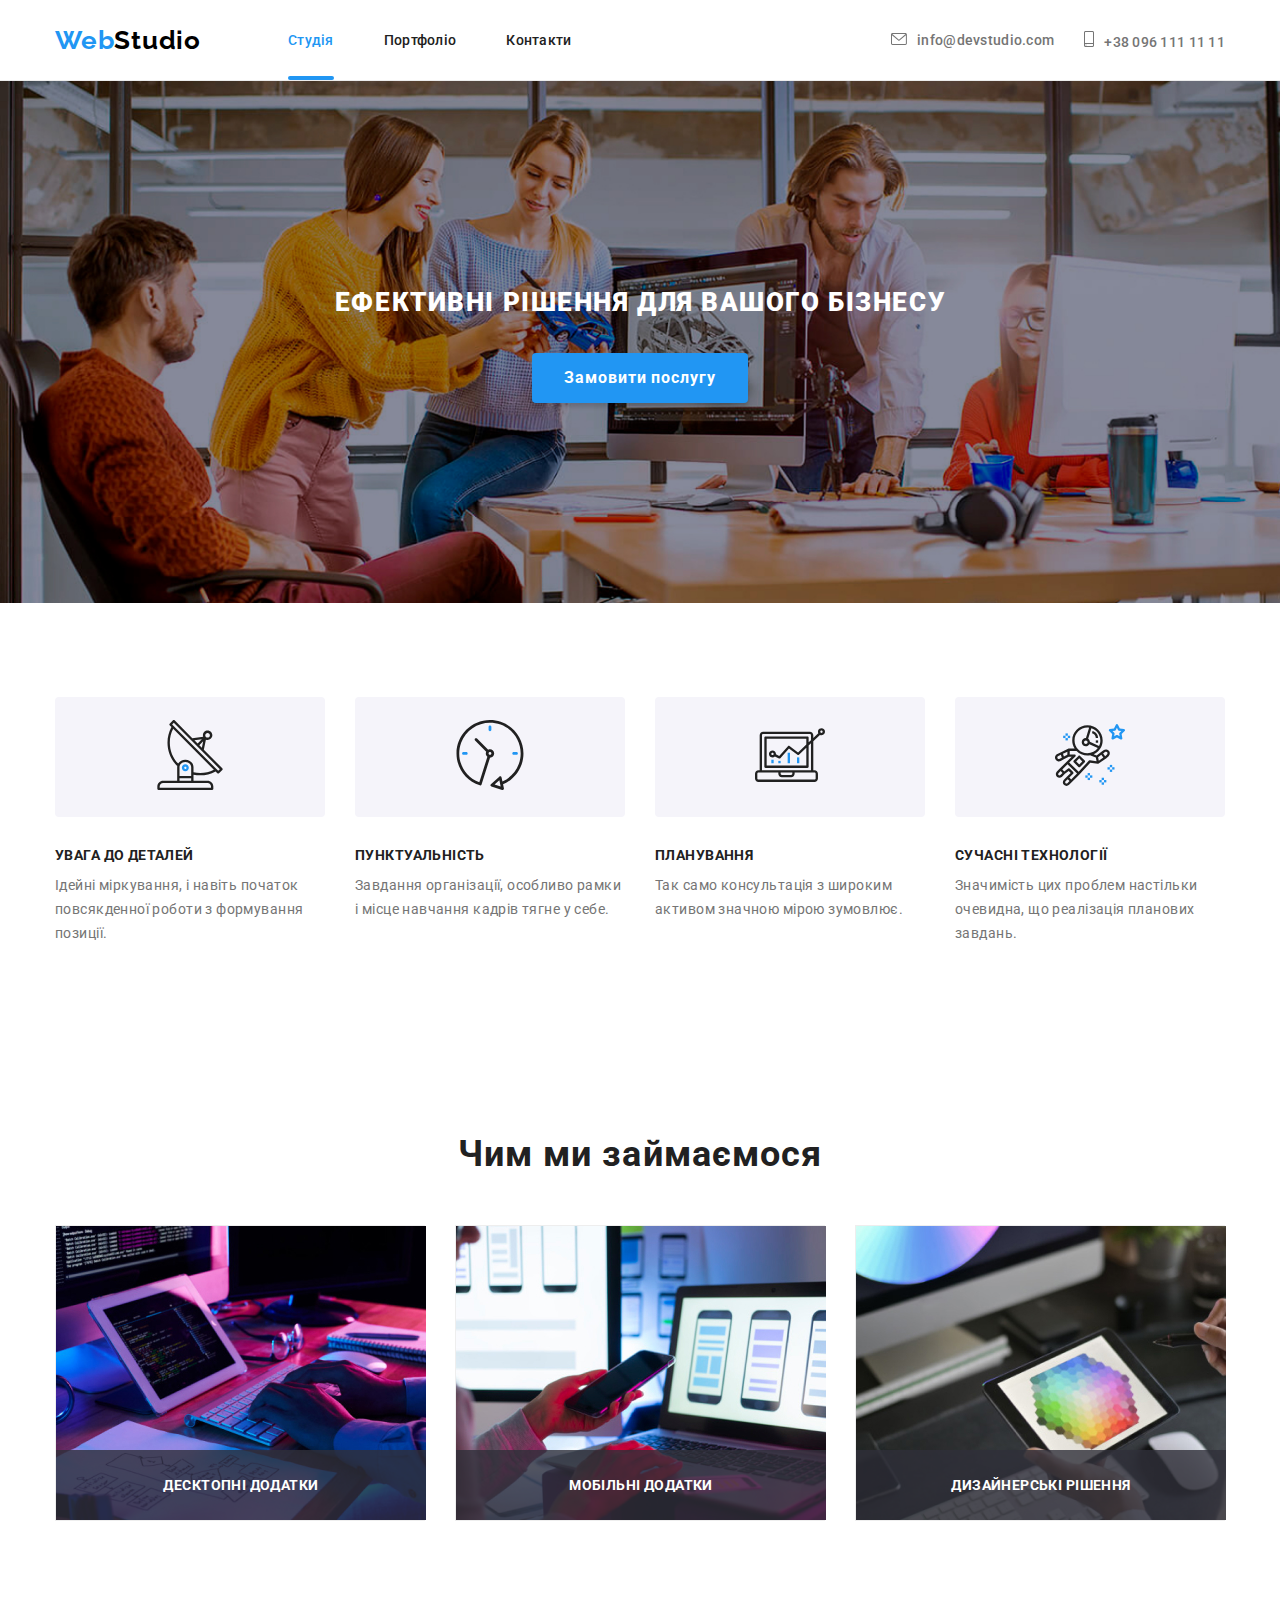
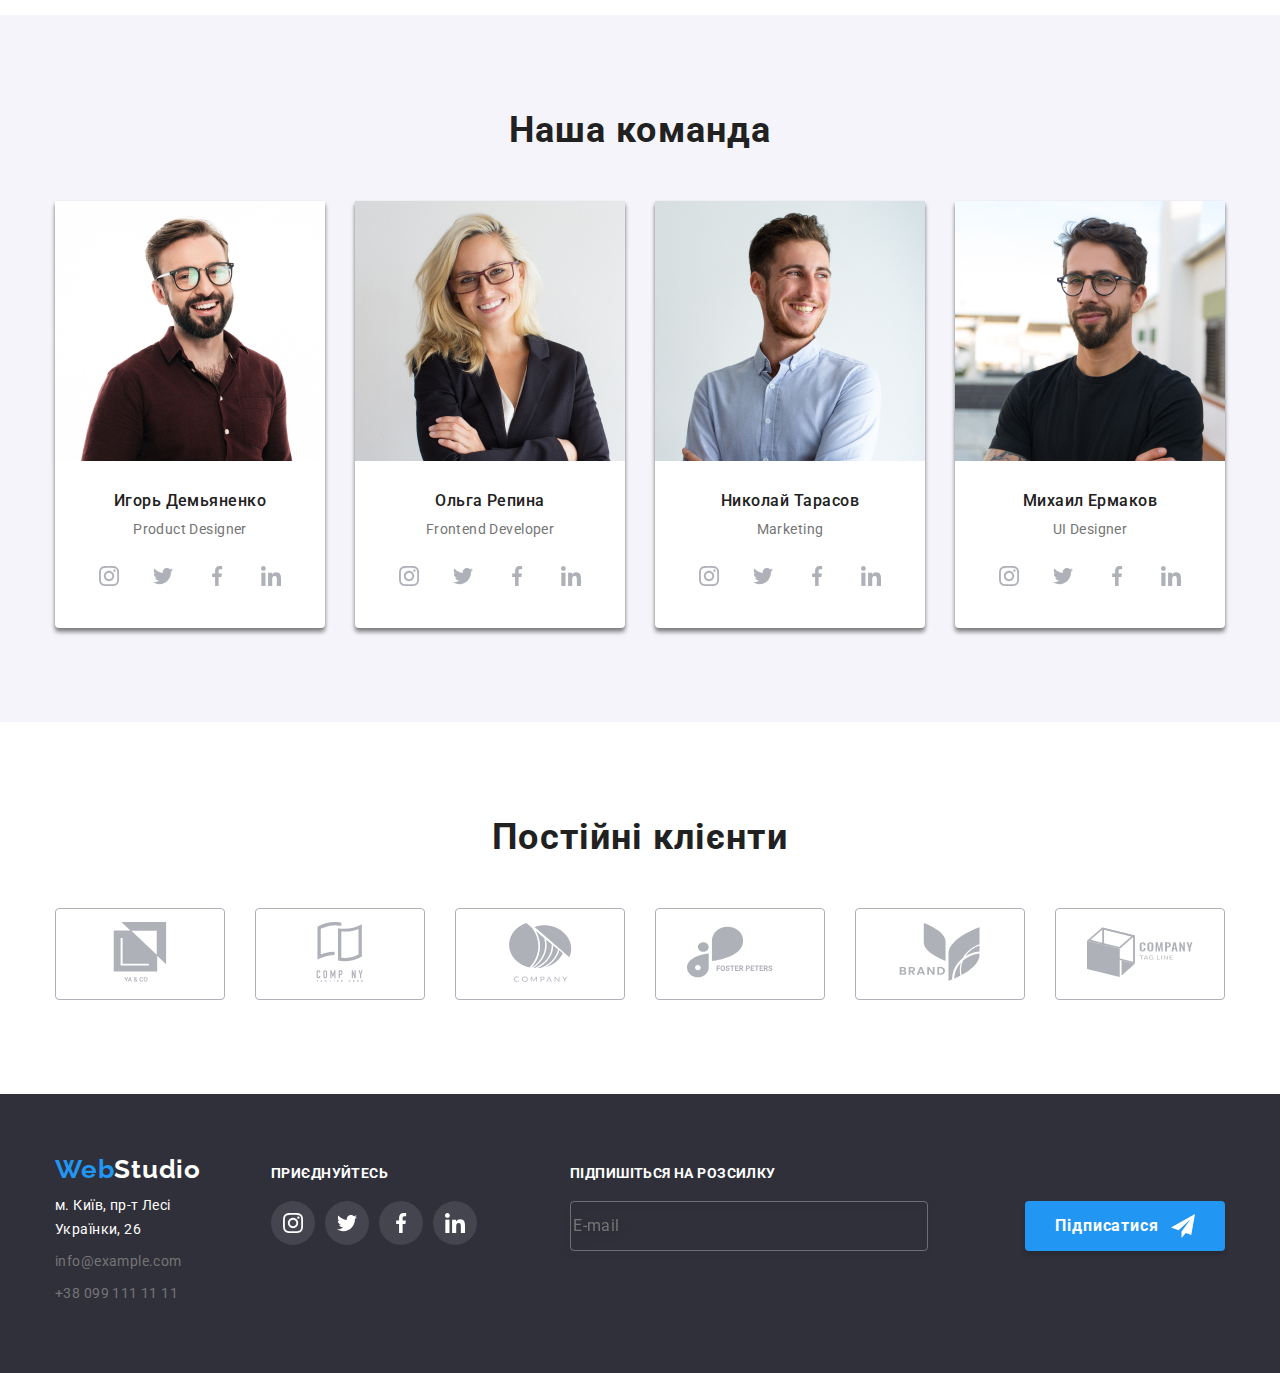
==== commit 138dc70a: "yyy" ====
--- a/index.html
+++ b/index.html
@@ -105,8 +105,8 @@
         </div>
       </section>
       <!--ABOUT-->
-      <section class="section-main">
-        <div class="container">
+      <section class="section  section-main">
+        <div class="container section__container">
           <h2 hidden>Нащі переваги</h2>
           <ul class="list content">
             <li class="content__link">
@@ -245,7 +245,7 @@
                 />
                 <img
                 src="./images/employers/designer-mobile.jpg"
-                alt="Фото 1"
+                alt="Фото 1" 
               />
               </picture>
               <div class="text-box">
@@ -455,7 +455,7 @@
     </main>
     <!--CLIENTS-->
     <section class="section">
-      <div class="container">
+      <div class="container section__container">
         <h2 class="section__heading">Постійні клієнти</h2>
         <ul class="list grid">
           <li class="grid__item">
@@ -505,7 +505,7 @@
     </section>
     <!--FOOTER-->
     <footer class="bottom">
-      <div class="container">
+      <div class="container bottom__container">
         <div class="footer-containe">
           <address>
             <a class="link logo logo-footer" href="" lang="en"
--- a/css/main.min.css
+++ b/css/main.min.css
@@ -1 +1 @@
-:root{--accent-color: #2196f3;--primary-font: "Roboto", sans-serif;--secondary-font: "Raleway", sans-serif;--primary-text-color: #212121;--accent-color-logo: #2196f3;--secondary-color: #ffffff;--contacts-color: #757575}.visually-hidden{position:absolute;width:1px;height:1px;margin:-1px;padding:0;overflow:hidden;border:0;clip:rect(0, 0, 0, 0)}.footer-btn-send,.modal-close-btn,.social-list-link-footer,.social-list-link,.content__thumb{display:flex;align-items:center;justify-content:center}h1,h2,h3,h4,p{margin-top:0;margin-bottom:0}ul,ol{margin-top:0;margin-bottom:0;padding-left:0}.current::after{position:absolute;content:"";display:block;background:var(--accent-color);border-radius:2px;width:100%;height:4px;bottom:0}img{display:block}button{cursor:pointer}button:hover,button:focus{color:var(--secondary-color);background-color:rgba(0,0,0,0)}.list{list-style:none}.link{text-decoration:none}body{margin:0;font-family:var(--primary-font);font-size:14px;color:var(--primary-text-color)}.section{padding-top:60px;padding-bottom:60px}@media screen and (min-width: 768px){.section{padding-bottom:80px}}@media screen and (min-width: 1200px){.section{padding-top:94px;padding-bottom:94px}}.container{width:100%;padding-left:15px;padding-right:15px}@media screen and (min-width: 480px){.container{width:480px;margin-left:auto;margin-right:auto;padding-top:10px;padding-bottom:10px}}@media screen and (min-width: 768px){.container{width:738px;padding-top:0;padding-bottom:0}}@media screen and (min-width: 1200px){.container{width:1200px}}.section-description{font-family:var(--primary-font);font-style:normal;font-size:16px;font-weight:400;line-height:1.75;letter-spacing:.03em;color:var(--contacts-color);margin-bottom:9px}@media screen and (min-width: 1200px){.section-description{font-size:14px;font-weight:400;line-height:1.7142857143}}@media screen and (max-width: 767px){.mobile-menu{position:fixed;width:100%;height:100%;max-height:796px;z-index:999;top:0;left:0;background:#fff;box-shadow:0 0 0 100vmax rgba(0,0,0,.5);opacity:0;visibility:hidden;pointer-events:none;transition:opacity 500ms linear,visibility 500ms linear}.mobile-menu.is-open{opacity:1;visibility:visible;pointer-events:auto}.mobile-menu__container{position:relative;padding-left:25px;padding-top:48px;padding-bottom:48px}.mobile-menu__close-btn{position:absolute;top:10px;right:15px;background-color:rgba(0,0,0,0);border:none;padding:0;line-height:0}.mobile-menu__close-btn :hover,.mobile-menu__close-btn :focus{fill:var(--accent-color)}.checklist{display:block}.checklist__item{font-family:"Roboto";font-style:normal;font-weight:500;font-size:40px;line-height:47px;letter-spacing:.02em;color:#212121;padding-bottom:32px}.checklist__item :hover,.checklist__item :focus{color:var(--accent-color)}.checklist__item:last-child{padding-bottom:302px}.info__item{font-family:"Roboto";font-style:normal;font-weight:500;font-size:34px;line-height:40px;letter-spacing:.02em;color:#2196f3;padding-bottom:32px}.info__item:last-child{padding-bottom:64px}.info__item-grey{font-family:"Roboto";font-style:normal;font-weight:500;font-size:24px;line-height:28px;letter-spacing:.02em;color:#757575}.media{display:flex}.media__item{padding-right:20px;font-family:"Roboto";font-style:normal;font-weight:500;font-size:18px;line-height:22px;letter-spacing:.02em;color:#2196f3}.media__link{color:rgba(33,33,33,.2)}}@media screen and (min-width: 768px){.mobile-menu{display:none}}.section__heading{font-size:28px;font-weight:700;line-height:1.1785714286;letter-spacing:.03em;text-align:center;margin-bottom:30px}@media screen and (min-width: 768px){.section__heading{margin-bottom:50px}}@media screen and (min-width: 1200px){.section__heading{margin-top:0;margin-bottom:50px;font-size:36px;font-weight:700;line-height:1.1666666667}}.grid{display:flex;flex-wrap:wrap;margin:-15px}@media screen and (min-width: 768px){.grid{margin:-30px}}@media screen and (min-width: 1200px){.grid{flex-wrap:nowrap;margin:0;margin-top:-15px;margin-bottom:-15px;margin-left:0}}.net{display:flex;flex-wrap:wrap;margin:-15px}@media screen and (min-width: 768px){.net{margin:-30px}}@media screen and (min-width: 1200px){.net{flex-wrap:nowrap;margin:0;margin-top:-15px;margin-bottom:-15px;margin-left:-15px}}.case{display:flex;flex-wrap:wrap;justify-content:start;gap:15px}@media screen and (min-width: 768px){.case{justify-content:center;flex-wrap:nowrap;margin:-30px;margin-bottom:50px}}@media screen and (min-width: 1200px){.case{margin-left:-15px;margin-right:-15px;margin-bottom:50px}}.box{display:flex;flex-wrap:wrap}@media screen and (min-width: 768px){.box{margin-left:-30px;margin-right:-30px}}@media screen and (min-width: 1200px){.box{margin:-15px}}.main-header{border-bottom:1px solid #ececec}.header{display:flex}.main-header-container{display:flex;align-items:center;justify-content:space-between}.navigation{display:flex;align-items:center}@media screen and (min-width: 768px){.navigation__item{margin-right:auto}}.site-nav{display:flex;margin-left:auto}@media screen and (min-width: 768px){.site-nav__item{margin-right:auto}}.list-contacts{margin-left:auto}@media screen and (min-width: 768px){.list-contacts{flex-direction:column;gap:10px}}@media screen and (min-width: 1200px){.list-contacts{flex-direction:row;gap:30px}}.menu{display:flex;align-items:center}@media screen and (max-width: 767px){.menu{display:none}}.logo{font-family:var(--secondary-font);font-style:normal;font-size:26px;font-weight:700;line-height:1.1923076923;letter-spacing:.03em;color:var(--accent-color-logo);margin-right:87px}.logo__title{font-family:var(--secondary-font);font-style:normal;font-size:26px;font-weight:700;line-height:1.1923076923;letter-spacing:.03em;color:#000}.contacts__logo{margin-right:10px;fill:currentColor}.contacts__logo:hover,.contacts__logo:focus{color:var(--accent-color)}.logo-contacts{display:flex;align-items:center}@media screen and (min-width: 768px){.menu__item:not(:last-child){margin-right:50px}}@media screen and (min-width: 1200px){.menu__item{margin-right:auto}}.menu__link{transition:color 250ms cubic-bezier(0.4, 0, 0.2, 1);padding:32px 0;margin-right:50px;display:block;font-size:14px;font-weight:500;line-height:1.1428571429;letter-spacing:.02em;color:var(--primary-text-color)}.menu__link:hover,.menu__link:focus{color:var(--accent-color)}@media screen and (min-width: 768px){.menu__link:last-child{margin-right:0}}.mobile-menu-open{border:none;background-color:rgba(0,0,0,0);padding:0;line-height:0}@media screen and (min-width: 767px){.mobile-menu-open{display:none}}.contacts{transition:color 250ms cubic-bezier(0.4, 0, 0.2, 1);padding:32px 0;font-size:14px;font-weight:500;line-height:1.1428571429;letter-spacing:.02em;color:var(--contacts-color)}.contacts:hover,.contacts:focus{color:var(--accent-color)}@media screen and (min-width: 768px){.contacts{padding:0;font-size:12px;font-weight:500;line-height:1.1666666667}}.current{position:relative;color:#2196f3}.hero{padding:118px 0;background:#2f303a;max-width:1600px;margin-left:auto;margin-right:auto;background-image:linear-gradient(rgba(47, 48, 58, 0.4), rgba(47, 48, 58, 0.4)),url("../images/hero/mobile.jpg");background-size:cover;background-color:#c4c4c4}@media screen and (min-width: 1200px){.hero{padding:200px 0}}@media screen and (min-device-pixel-ratio: 2)and (max-width: 767px),screen and (min-resolution: 192dpi)and (max-width: 767px),screen and (min-resolution: 2dppx)and (max-width: 767px){.hero{background-image:url(/images/hero/mobile@2x.jpg)}}@media screen and (min-width: 768px){.hero{background-image:url(/images/hero/tablet.jpg)}}@media screen and (min-device-pixel-ratio: 2)and (min-width: 768px),screen and (min-resolution: 192dpi)and (min-width: 768px),screen and (min-resolution: 2dppx)and (min-width: 768px){.hero{background-image:url(/images/hero/tablet@2x.jpg)}}@media screen and (min-width: 1200px){.hero{background-image:url(/images/hero/desktop.jpg)}}@media screen and (min-device-pixel-ratio: 2)and (min-width: 1200px),screen and (min-resolution: 192dpi)and (min-width: 1200px),screen and (min-resolution: 2dppx)and (min-width: 1200px){.hero{background-image:url(/images/hero/desktop@2x.jpg)}}.main-title{font-family:var(--primary-font);font-style:normal;max-width:650px;font-size:44px;font-weight:900;line-height:1.3636363636;text-align:center;margin:0 auto;text-transform:uppercase;color:var(--secondary-color);margin-bottom:30px}@media screen and (min-width: 480px){.main-title{font-family:var(--primary-font);font-style:normal;font-size:26px;font-weight:900;line-height:1.6153846154;text-align:center;letter-spacing:.06em;text-transform:uppercase;color:var(--secondary-color)}}.modal-btn{transition-property:background-color;transition-duration:250ms;transition-timing-function:cubic-bezier(0.4, 0, 0.2, 1);padding-top:10px;padding-bottom:10px;padding-left:32px;padding-right:32px;font-family:inherit;font-size:16px;font-weight:700;line-height:1.875;display:block;margin:0 auto;letter-spacing:.06em;color:var(--secondary-color);background-color:var(--accent-color);box-shadow:0px 4px 4px rgba(0,0,0,.15);border-radius:4px;border:none}.modal-btn:hover,.modal-btn:focus{background-color:#188ce8}.flex-item{margin-right:8px}.flex-item:last-child{margin-right:0}.btn-active{transition:color 250ms cubic-bezier(0.4, 0, 0.2, 1),background-color 250ms cubic-bezier(0.4, 0, 0.2, 1),box-shadow 250ms cubic-bezier(0.4, 0, 0.2, 1);font-family:inherit;font-size:16px;font-weight:500;line-height:1.625;border:none;padding:6px 22px;letter-spacing:.03em;color:var(--primary-text-color);border-radius:4px}.btn-active:hover,.btn-active:focus{color:var(--secondary-color);background-color:#188ce8;box-shadow:0px 1px 1px rgba(0,0,0,.12),0px 4px 4px rgba(0,0,0,.06),1px 4px 6px rgba(0,0,0,.16)}.current-1{background:var(--accent-color);color:var(--secondary-color)}.box__element{position:relative;transition:box-shadow 250ms cubic-bezier(0.4, 0, 0.2, 1);width:100%;margin-bottom:30px;background:#fff;border:1px solid #eee}.box__element:hover,.box__element:focus{box-shadow:0px 1px 1px rgba(0,0,0,.12),0px 4px 4px rgba(0,0,0,.06),1px 4px 6px rgba(0,0,0,.16)}.box__element:last-child{margin-bottom:0}@media screen and (min-width: 768px){.box__element{width:calc((100% - 60px)/2);margin:15px}}@media screen and (min-width: 1200px){.box__element{width:calc((100% - 90px)/3)}}@media screen and (min-width: 1200px){.box__element:last-child{margin-bottom:15px}}.wrapper__text{padding-top:20px;padding-bottom:20px;padding-left:24px;padding-right:24px}.wrapper{display:block;width:100%;text-decoration:none}.wrapper__img{position:relative;overflow:hidden}.wrapper__overlay{position:absolute;top:0;left:0;overflow:auto;transform:translate(0, 100%);transition:transform 250ms cubic-bezier(0.4, 0, 0.2, 1);font-family:"Roboto";font-style:normal;font-size:18px;font-weight:400;line-height:1.5555555556;letter-spacing:.03em;color:#fff;background:rgba(33,150,243,.9);padding:77px 24px}.box__element:hover .wrapper__overlay{transform:translate(0, 0)}.wrapper__title{font-family:var(--primary-font);font-style:normal;font-size:18px;font-weight:700;line-height:2;letter-spacing:.06em;color:var(--primary-text-color);margin-bottom:4px}.wrapper__description{font-family:var(--primary-font);font-style:normal;font-size:16px;font-weight:400;line-height:1.875;letter-spacing:.03em;color:var(--contacts-color)}.section-main{padding-top:60px}@media screen and (min-width: 1200px){.section-main{padding-top:94px;padding-bottom:94px}}.content__link{width:100%;margin-bottom:30px;margin-right:0;display:flex;justify-content:center}@media screen and (min-width: 768px){.content__link{width:calc((100% - 60px)/2);margin:15px}}@media screen and (max-width: 1199px){.content__link:last-child{margin-bottom:60px}}.content__item{display:block;text-align:start}.content__thumb{height:120px;border-radius:4px;background-color:#f5f4fa;margin-bottom:30px}.content__title{font-family:var(--primary-font);font-style:normal;font-size:14px;font-weight:700;line-height:1.1428571429;letter-spacing:.03em;text-transform:uppercase;color:var(--primary-text-color);margin-bottom:10px}@media screen and (min-width: 480px){.content__title{display:flex;justify-content:center;text-align:center}}.content__descr{font-family:var(--primary-font);font-style:normal;font-size:14px;font-weight:400;line-height:1.7142857143;letter-spacing:.03em;color:var(--contacts-color)}.content{display:flex;flex-wrap:wrap;justify-content:center}@media screen and (min-width: 768px){.content{margin:-30px}}@media screen and (min-width: 1200px){.content{margin:-15px;flex-wrap:nowrap}}.action{position:absolute;bottom:0;left:0;width:370px;min-height:70px;background:rgba(47,48,58,.8);display:flex;align-items:center;justify-content:center}.element{font-family:"Roboto";font-style:normal;font-size:14px;font-weight:700;line-height:1.1428571429;text-align:center;letter-spacing:.03em;text-transform:uppercase;color:#fff}@media screen and (min-width: 480px){.instance{display:none}}@media screen and (min-width: 1200px){.instance{display:contents}}.container-team{background-color:#f5f4fa}.net__list{background-color:#fff;width:270px;margin-top:0;margin-bottom:30px;margin:15px;width:450px;box-shadow:0px 4px 4px rgba(0,0,0,.25),0px 4px 4px rgba(0,0,0,.25),0px 1px 3px rgba(0,0,0,.12);border-radius:0px 0px 4px 4px}@media screen and (min-width: 768px){.net__list{width:calc((100% - 60px)/2);margin:15px}}@media screen and (min-width: 1200px){.net__list:nth-child(4n){margin-right:0}}.text-box{display:block;text-align:center;padding-top:30px;padding-bottom:30px;width:450px;margin-left:0;margin-right:0}@media screen and (min-width: 768px){.text-box{width:100%}}.subtitle{font-style:normal;font-size:16px;font-weight:500;line-height:1.25;text-align:center;letter-spacing:.03em;margin-bottom:10px}.about{line-height:1.19;text-align:center}.social-list{display:flex;justify-content:center;gap:10px;margin-top:16px}.social-list-link{transition:background-color 250ms cubic-bezier(0.4, 0, 0.2, 1);width:44px;height:44px;border-radius:50%;background-color:#fff}.social-list-link:hover,.social-list-link:focus{background-color:var(--accent-color)}.social-list-link:hover .social-list-icon,.social-list-link:hover .social-list-icon,.social-list-link:focus .social-list-icon,.social-list-link:focus .social-list-icon{fill:var(--secondary-color)}.social-list-icon{transition:fill 250ms cubic-bezier(0.4, 0, 0.2, 1);fill:#afb1b8}.grid__item{transition:fill 250ms cubic-bezier(0.4, 0, 0.2, 1),border 250ms cubic-bezier(0.4, 0, 0.2, 1),border-radius 250ms cubic-bezier(0.4, 0, 0.2, 1);width:calc((100% - 60px)/2);height:92px;display:flex;justify-content:center;align-items:center;margin:15px;border:1px solid #afb1b8;border-radius:4px}.grid__item:hover,.grid__item:focus{fill:var(--accent-color);border:1px solid var(--accent-color);border-radius:4px}.grid__item:hover .company__icon,.grid__item:hover .company__icon,.grid__item:focus .company__icon,.grid__item:focus .company__icon{fill:var(--accent-color)}@media screen and (min-width: 768px){.grid__item{width:calc((100% - 90px)/3);margin:15px}}@media screen and (min-width: 1200px){.grid__item{flex-wrap:nowrap;margin-left:0;margin-right:30px}}@media screen and (min-width: 1200px){.grid__item:last-child{margin-right:0}}.company__icon{fill:#afb1b8}.bottom{background:#2f303a;justify-content:flex-start;padding-top:60px;padding-bottom:60px}.footer-containe{display:block;align-items:baseline}@media screen and (min-width: 768px){.footer-containe{display:flex;justify-content:space-around;flex-wrap:wrap}}@media screen and (min-width: 1200px){.footer-containe{display:flex;flex-wrap:nowrap;justify-content:center}}.logo-footer{margin-right:auto;margin-bottom:20px;display:flex;justify-content:center;align-items:center;margin-bottom:8px}@media screen and (min-width: 1200px){.logo-footer{justify-content:start}}.logo-title-white{font-family:var(--secondary-font);font-style:normal;font-size:26px;font-weight:700;line-height:1.1923076923;letter-spacing:.03em;color:#fff}.list-footer{margin-left:auto;margin-right:auto}.section-description-black{color:var(--secondary-color);font-style:normal;margin-bottom:8px}.menu-footer{width:206px;height:80px;display:block;margin-top:60px;margin-left:137px}@media screen and (min-width: 768px){.menu-footer{margin-top:60px}}.footer-title{display:flex;justify-content:center;align-items:center;font-family:"Roboto";font-style:normal;font-size:14px;font-weight:700;line-height:1.1428571429;letter-spacing:.03em;text-transform:uppercase;color:#fff;margin-bottom:20px}@media screen and (min-width: 1200px){.footer-title{justify-content:start}}.social-list-footer{display:flex;justify-content:center;gap:10px}.social-list-link-footer{transition:background-color 250ms cubic-bezier(0.4, 0, 0.2, 1);width:44px;height:44px;border-radius:50%;background-color:rgba(255,255,255,.1)}.social-list-link-footer:hover,.social-list-link-footer:focus{background-color:var(--accent-color)}.social-link-icon-footer{fill:#fff}.logo-list{margin-right:auto}.backdrop{position:fixed;top:0;left:0;z-index:100;width:100%;height:100%;background-color:rgba(0,0,0,.2);transition:opacity 250ms cubic-bezier(0.4, 0, 0.2, 1),visibility 250ms cubic-bezier(0.4, 0, 0.2, 1)}.backdrop.is-hidden{opacity:0;pointer-events:none;visibility:hidden}.backdrop.is-hidden.modal{transform:translate(-50% -50%) scale(0.7)}.modal-close-btn{position:absolute;top:8px;right:8px;width:30px;height:30px;border-radius:50%;background-color:#fff;border:1px solid rgba(0,0,0,.1);padding:0}.modal-close-btn:hover,.modal-close-btn:focus{fill:var(--accent-color)}.modal{position:absolute;top:50%;left:50%;padding:40px;transform:translate(-50%, -50%) scale(1);min-width:450px;min-height:609px;background:#fff;box-shadow:0px 1px 3px rgba(0,0,0,.12),0px 1px 1px rgba(0,0,0,.14),0px 2px 1px rgba(0,0,0,.2);border-radius:4px;transition:box-shadow 250ms,transform 250ms cubic-bezier(0.4, 0, 0.2, 1)}@media screen and (min-width: 1200px){.modal{min-width:528px;min-height:581px}}.footer-form{display:block;margin-top:60px;margin-left:auto;margin-right:auto}@media screen and (min-width: 768px){.footer-form{display:flex;flex-direction:column;align-items:center;width:100%}}@media screen and (min-width: 1200px){.footer-form{display:flex;flex-direction:row;align-items:end;margin-left:93px}}.footer-form-field{width:358px;margin-right:12px}.footer-form-input-desc{display:flex;justify-content:center;align-items:center;font-family:var(--primary-font);font-style:normal;font-size:14px;font-weight:700;line-height:1.1428571429;letter-spacing:.03em;text-transform:uppercase;color:var(--secondary-color);margin-bottom:20px}@media screen and (min-width: 1200px){.footer-form-input-desc{display:flex;justify-content:start;align-items:center}}.footer-form-input-wrapper{min-width:358px;height:50px}.footer-form-input{width:100%;height:50px;font-family:var(--primary-font);font-style:normal;font-size:16px;font-weight:400;line-height:1.25;display:flex;justify-content:center;align-items:center;letter-spacing:.03em;color:rgba(255,255,255,.6);border:1px solid rgba(255,255,255,.3);filter:drop-shadow(0px 4px 4px rgba(0, 0, 0, 0.15));border-radius:4px;background-color:rgba(0,0,0,0)}.footer-btn-send{display:flex;margin-left:auto;margin-right:auto;margin-top:20px;min-width:200px;height:50px;font-family:var(--primary-font);font-style:normal;font-size:16px;font-weight:700;line-height:1.875;text-align:center;letter-spacing:.06em;color:var(--secondary-color);background:var(--accent-color);box-shadow:0px 4px 4px rgba(0,0,0,.15);border-radius:4px;border:none;transition:background 250ms cubic-bezier(0.4, 0, 0.2, 1)}.footer-btn-send:hover,.footer-btn-send:focus{background-color:#188ce8}.footer-btn-send-icon{margin-left:12px}.modal-form{display:flex;flex-direction:column}.modal-form-title{font-family:var(--secondary-font);font-style:normal;font-size:20px;font-weight:700;line-height:1.15;text-align:center;letter-spacing:.03em;color:var(--primary-text-color);padding-bottom:12px}.modal-form-field{margin-bottom:10px}.modal-form-input-desc{display:block;font-family:var(--primary-font);font-style:normal;font-size:12px;font-weight:400;line-height:1.1666666667;letter-spacing:.01em;color:var(--contacts-color);margin-bottom:4px}.modal-form-input-wrapper{display:block;position:relative}.modal-form-input{width:100%;height:40px;border:1px solid rgba(33,33,33,.2);border-radius:4px;padding-left:42px;color:#000;transition:border-color 250ms cubic-bezier(0.4, 0, 0.2, 1);cursor:pointer}.modal-form-input:focus{outline:none;border-color:var(--accent-color-logo)}.modal-form-input:focus+.modal-form-input-icon{fill:var(--accent-color-logo)}.modal-form-input-icon{position:absolute;top:50%;left:12px;transform:translateY(-50%);display:block}.modal-form-message{width:100%;height:120px;border:1px solid rgba(33,33,33,.2);border-radius:4px;padding:12px 16px;resize:none;transition:border-color 250ms cubic-bezier(0.4, 0, 0.2, 1)}.modal-form-message::placeholder{color:rgba(117,117,117,.5)}.modal-form-message:focus{outline:none;border-color:var(--accent-color-logo)}.modal-form-check-desc{display:flex;align-items:center;font-family:var(--primary-font);font-style:normal;font-size:12px;font-weight:400;line-height:1.1666666667;letter-spacing:.03em;color:var(--contacts-color);margin-bottom:30px}.modal-form-check-desc::before{display:block;width:16px;height:15px;content:"";background-image:url(../images/checkbox-black.svg);cursor:pointer;transition:background-image 250ms cubic-bezier(0.4, 0, 0.2, 1);margin-right:7px}.modal-form-check:checked+.modal-form-check-desc::before{background-image:url(../images/checkbox-blue.svg)}.modal-form-check:focus+.modal-form-check-desc::before{outline:#2196f3;border-radius:2px}@media screen and (min-width: 1200px){.modal-form-check-desc{font-size:14px;font-weight:400;line-height:1.7142857143;margin-left:12px}}.modal-form-check-title{font-family:var(--primary-font);font-style:normal;font-size:12px;font-weight:400;line-height:1.1666666667;letter-spacing:.03em;text-decoration-line:underline;color:var(--accent-color)}@media screen and (min-width: 1200px){.modal-form-check-title{font-size:14px;font-weight:400;line-height:1.7142857143}}.modal-form-submit{transition-property:background-color;transition-duration:250ms;transition-timing-function:cubic-bezier(0.4, 0, 0.2, 1);padding-top:10px;padding-bottom:10px;padding-left:52px;padding-right:52px;font-family:inherit;font-size:16px;font-weight:700;line-height:1.875;display:block;margin:0 auto;letter-spacing:.06em;color:var(--secondary-color);background-color:var(--accent-color);box-shadow:0px 4px 4px rgba(0,0,0,.15);border-radius:4px;border:none}.modal-form-submit:hover,.modal-form-submit:focus{background-color:#188ce8}/*# sourceMappingURL=main.min.css.map */+:root{--accent-color: #2196f3;--primary-font: "Roboto", sans-serif;--secondary-font: "Raleway", sans-serif;--primary-text-color: #212121;--accent-color-logo: #2196f3;--secondary-color: #ffffff;--contacts-color: #757575}.visually-hidden{position:absolute;width:1px;height:1px;margin:-1px;padding:0;overflow:hidden;border:0;clip:rect(0, 0, 0, 0)}.footer-btn-send,.modal-close-btn,.social-list-link-footer,.social-list-link,.content__thumb{display:flex;align-items:center;justify-content:center}h1,h2,h3,h4,p{margin-top:0;margin-bottom:0}ul,ol{margin-top:0;margin-bottom:0;padding-left:0}.current::after{position:absolute;content:"";display:block;background:var(--accent-color);border-radius:2px;width:100%;height:4px;bottom:0}img{display:block}button{cursor:pointer}button:hover,button:focus{color:var(--secondary-color);background-color:rgba(0,0,0,0)}.list{list-style:none}.link{text-decoration:none}body{margin:0;font-family:var(--primary-font);font-size:14px;color:var(--primary-text-color)}.section{padding-top:60px;padding-bottom:60px}@media screen and (min-width: 1200px){.section{padding-top:94px;padding-bottom:94px}}.container{width:100%;padding-left:15px;padding-right:15px}@media screen and (min-width: 480px){.container{width:480px;margin-left:auto;margin-right:auto;padding-top:10px;padding-bottom:10px}}@media screen and (min-width: 768px){.container{width:738px;padding-top:0;padding-bottom:0}}@media screen and (min-width: 1200px){.container{width:1200px}}@media screen and (min-width: 480px){.menu-container{padding-top:0;padding-bottom:30px}}@media screen and (min-width: 1200px){.menu-container{margin-top:30px}}@media screen and (min-width: 480px){.section__container{padding-top:0;padding-bottom:0}}.section-description{font-family:var(--primary-font);font-style:normal;font-size:16px;font-weight:400;line-height:1.75;letter-spacing:.03em;color:var(--contacts-color);margin-bottom:9px}@media screen and (min-width: 768px){.section-description{font-size:14px;font-weight:400;line-height:1.7142857143}}@media screen and (max-width: 767px){.mobile-menu{position:fixed;width:100%;height:100%;max-height:796px;z-index:999;top:0;left:0;background:#fff;box-shadow:0 0 0 100vmax rgba(0,0,0,.5);opacity:0;visibility:hidden;pointer-events:none;transition:opacity 500ms linear,visibility 500ms linear}.mobile-menu.is-open{opacity:1;visibility:visible;pointer-events:auto}.mobile-menu__container{position:relative;padding-left:25px;padding-top:48px;padding-bottom:48px}.mobile-menu__close-btn{position:absolute;top:10px;right:15px;background-color:rgba(0,0,0,0);border:none;padding:0;line-height:0}.mobile-menu__close-btn :hover,.mobile-menu__close-btn :focus{fill:var(--accent-color)}.checklist{display:block}.checklist__item{font-family:"Roboto";font-style:normal;font-weight:500;font-size:40px;line-height:47px;letter-spacing:.02em;color:#212121;padding-bottom:32px}.checklist__item :hover,.checklist__item :focus{color:var(--accent-color)}.checklist__item:last-child{padding-bottom:302px}.info__item{font-family:"Roboto";font-style:normal;font-weight:500;font-size:34px;line-height:40px;letter-spacing:.02em;color:#2196f3;padding-bottom:32px}.info__item:last-child{padding-bottom:64px}.info__item-grey{font-family:"Roboto";font-style:normal;font-weight:500;font-size:24px;line-height:28px;letter-spacing:.02em;color:#757575}.media{display:flex}.media__item{padding-right:20px;font-family:"Roboto";font-style:normal;font-weight:500;font-size:18px;line-height:22px;letter-spacing:.02em;color:#2196f3}.media__link{color:rgba(33,33,33,.2)}}@media screen and (min-width: 768px){.mobile-menu{display:none}}.section__heading{font-size:28px;font-weight:700;line-height:1.1785714286;letter-spacing:.03em;text-align:center;margin-bottom:30px}@media screen and (min-width: 1200px){.section__heading{margin-top:0;margin-bottom:50px;font-size:36px;font-weight:700;line-height:1.1666666667}}.grid{display:flex;flex-wrap:wrap;margin:-15px}@media screen and (min-width: 768px){.grid{margin-left:-30px;margin-right:-30px}}@media screen and (min-width: 1200px){.grid{flex-wrap:nowrap;margin:0;margin-top:-15px;margin-bottom:-15px;margin-left:0}}.net{display:flex;flex-wrap:wrap;margin:-15px}@media screen and (min-width: 768px){.net{margin:-30px}}@media screen and (min-width: 1200px){.net{flex-wrap:nowrap;margin:0;margin-top:-15px;margin-bottom:-15px;margin-left:-15px}}.case{display:flex;flex-wrap:wrap;justify-content:start;gap:15px}@media screen and (min-width: 768px){.case{justify-content:center;flex-wrap:nowrap;margin:-30px;margin-bottom:50px}}@media screen and (min-width: 1200px){.case{margin-left:-15px;margin-right:-15px;margin-bottom:50px}}.box{display:flex;flex-wrap:wrap}@media screen and (min-width: 768px){.box{margin-left:-30px;margin-right:-30px}}@media screen and (min-width: 1200px){.box{margin:-15px}}.main-header{border-bottom:1px solid #ececec}.header{display:flex}.main-header-container{display:flex;align-items:center;justify-content:space-between}.navigation{display:flex;align-items:center}@media screen and (min-width: 768px){.navigation__item{margin-right:auto}}.site-nav{display:flex;margin-left:auto}@media screen and (min-width: 768px){.site-nav__item{margin-right:auto}}.list-contacts{margin-left:auto}@media screen and (min-width: 768px){.list-contacts{flex-direction:column;gap:10px}}@media screen and (min-width: 1200px){.list-contacts{flex-direction:row;gap:30px}}.menu{display:flex;align-items:center}@media screen and (max-width: 767px){.menu{display:none}}.logo{font-family:var(--secondary-font);font-style:normal;font-size:26px;font-weight:700;line-height:1.1923076923;letter-spacing:.03em;color:var(--accent-color-logo);margin-right:87px}.logo__title{font-family:var(--secondary-font);font-style:normal;font-size:26px;font-weight:700;line-height:1.1923076923;letter-spacing:.03em;color:#000}.contacts__logo{margin-right:10px;fill:currentColor}.contacts__logo:hover,.contacts__logo:focus{color:var(--accent-color)}.logo-contacts{display:flex;align-items:center}@media screen and (min-width: 768px){.menu__item:not(:last-child){margin-right:50px}}@media screen and (min-width: 1200px){.menu__item{margin-right:auto}}.menu__link{transition:color 250ms cubic-bezier(0.4, 0, 0.2, 1);padding:32px 0;margin-right:50px;display:block;font-size:14px;font-weight:500;line-height:1.1428571429;letter-spacing:.02em;color:var(--primary-text-color)}.menu__link:hover,.menu__link:focus{color:var(--accent-color)}@media screen and (min-width: 768px){.menu__link:last-child{margin-right:0}}.mobile-menu-open{border:none;background-color:rgba(0,0,0,0);padding:0;line-height:0}@media screen and (min-width: 767px){.mobile-menu-open{display:none}}.contacts{transition:color 250ms cubic-bezier(0.4, 0, 0.2, 1);padding:32px 0;font-size:14px;font-weight:500;line-height:1.1428571429;letter-spacing:.02em;color:var(--contacts-color)}.contacts:hover,.contacts:focus{color:var(--accent-color)}@media screen and (min-width: 768px){.contacts{padding:0;font-size:12px;font-weight:500;line-height:1.1666666667}}@media screen and (min-width: 1200px){.contacts{font-size:14px;font-weight:500;line-height:1.1428571429}}.current{position:relative;color:#2196f3}.hero{padding:118px 0;background:#2f303a;max-width:1600px;margin-left:auto;margin-right:auto;background-image:linear-gradient(rgba(47, 48, 58, 0.4), rgba(47, 48, 58, 0.4)),url("../images/hero/mobile.jpg");background-size:cover;background-color:#c4c4c4}@media screen and (min-width: 1200px){.hero{padding:200px 0}}@media screen and (min-device-pixel-ratio: 2)and (max-width: 767px),screen and (min-resolution: 192dpi)and (max-width: 767px),screen and (min-resolution: 2dppx)and (max-width: 767px){.hero{background-image:url(/images/hero/mobile@2x.jpg)}}@media screen and (min-width: 768px){.hero{background-image:url(/images/hero/tablet.jpg)}}@media screen and (min-device-pixel-ratio: 2)and (min-width: 768px),screen and (min-resolution: 192dpi)and (min-width: 768px),screen and (min-resolution: 2dppx)and (min-width: 768px){.hero{background-image:url(/images/hero/tablet@2x.jpg)}}@media screen and (min-width: 1200px){.hero{background-image:url(/images/hero/desktop.jpg)}}@media screen and (min-device-pixel-ratio: 2)and (min-width: 1200px),screen and (min-resolution: 192dpi)and (min-width: 1200px),screen and (min-resolution: 2dppx)and (min-width: 1200px){.hero{background-image:url(/images/hero/desktop@2x.jpg)}}.main-title{font-family:var(--primary-font);font-style:normal;max-width:650px;font-size:44px;font-weight:900;line-height:1.3636363636;text-align:center;margin:0 auto;text-transform:uppercase;color:var(--secondary-color);margin-bottom:30px}@media screen and (min-width: 480px){.main-title{font-family:var(--primary-font);font-style:normal;font-size:26px;font-weight:900;line-height:1.6153846154;text-align:center;letter-spacing:.06em;text-transform:uppercase;color:var(--secondary-color)}}.modal-btn{transition-property:background-color;transition-duration:250ms;transition-timing-function:cubic-bezier(0.4, 0, 0.2, 1);padding-top:10px;padding-bottom:10px;padding-left:32px;padding-right:32px;font-family:inherit;font-size:16px;font-weight:700;line-height:1.875;display:block;margin:0 auto;letter-spacing:.06em;color:var(--secondary-color);background-color:var(--accent-color);box-shadow:0px 4px 4px rgba(0,0,0,.15);border-radius:4px;border:none}.modal-btn:hover,.modal-btn:focus{background-color:#188ce8}.flex-item{margin-right:8px}.flex-item:last-child{margin-right:0}.btn-active{transition:color 250ms cubic-bezier(0.4, 0, 0.2, 1),background-color 250ms cubic-bezier(0.4, 0, 0.2, 1),box-shadow 250ms cubic-bezier(0.4, 0, 0.2, 1);font-family:inherit;font-size:16px;font-weight:500;line-height:1.625;border:none;padding:6px 22px;letter-spacing:.03em;color:var(--primary-text-color);border-radius:4px}.btn-active:hover,.btn-active:focus{color:var(--secondary-color);background-color:#188ce8;box-shadow:0px 1px 1px rgba(0,0,0,.12),0px 4px 4px rgba(0,0,0,.06),1px 4px 6px rgba(0,0,0,.16)}.current-1{background:var(--accent-color);color:var(--secondary-color)}.box__element{position:relative;transition:box-shadow 250ms cubic-bezier(0.4, 0, 0.2, 1);width:100%;margin-bottom:30px;background:#fff;border:1px solid #eee}.box__element:hover,.box__element:focus{box-shadow:0px 1px 1px rgba(0,0,0,.12),0px 4px 4px rgba(0,0,0,.06),1px 4px 6px rgba(0,0,0,.16)}.box__element:last-child{margin-bottom:0}@media screen and (min-width: 768px){.box__element{width:calc((100% - 60px)/2);margin:15px}}@media screen and (min-width: 1200px){.box__element{width:calc((100% - 90px)/3)}}@media screen and (min-width: 1200px){.box__element:last-child{margin-bottom:15px}}.wrapper__text{padding-top:20px;padding-bottom:20px;padding-left:24px;padding-right:24px}.wrapper{display:block;width:100%;text-decoration:none}.wrapper__img{position:relative;overflow:hidden}.wrapper__overlay{position:absolute;top:0;left:0;overflow:auto;transform:translate(0, 100%);transition:transform 250ms cubic-bezier(0.4, 0, 0.2, 1);font-family:"Roboto";font-style:normal;font-size:18px;font-weight:400;line-height:1.5555555556;letter-spacing:.03em;color:#fff;background:rgba(33,150,243,.9);padding:77px 24px}.box__element:hover .wrapper__overlay{transform:translate(0, 0)}.wrapper__title{font-family:var(--primary-font);font-style:normal;font-size:18px;font-weight:700;line-height:2;letter-spacing:.06em;color:var(--primary-text-color);margin-bottom:4px}.wrapper__description{font-family:var(--primary-font);font-style:normal;font-size:16px;font-weight:400;line-height:1.875;letter-spacing:.03em;color:var(--contacts-color)}.content__link{width:100%;margin-bottom:30px;margin-right:0;display:flex;justify-content:center}.content__link:last-child{margin-bottom:0}@media screen and (min-width: 768px){.content__link{width:calc((100% - 60px)/2);margin:15px}}.content__item{display:block;text-align:start}.content__thumb{height:120px;border-radius:4px;background-color:#f5f4fa;margin-bottom:30px}.content__title{font-family:var(--primary-font);font-style:normal;font-size:14px;font-weight:700;line-height:1.1428571429;letter-spacing:.03em;text-transform:uppercase;color:var(--primary-text-color);margin-bottom:10px}@media screen and (min-width: 480px){.content__title{display:flex;justify-content:center;text-align:center}}@media screen and (min-width: 768px){.content__title{justify-content:start}}.content__descr{font-family:var(--primary-font);font-style:normal;font-size:14px;font-weight:400;line-height:1.7142857143;letter-spacing:.03em;color:var(--contacts-color)}.content{display:flex;flex-wrap:wrap;justify-content:center}@media screen and (min-width: 768px){.content{margin-left:-30px;margin-right:-30px;margin:-15px}}@media screen and (min-width: 1200px){.content{margin:-15px;flex-wrap:nowrap}}.action{position:absolute;bottom:0;left:0;width:370px;min-height:70px;background:rgba(47,48,58,.8);display:flex;align-items:center;justify-content:center}.element{font-family:"Roboto";font-style:normal;font-size:14px;font-weight:700;line-height:1.1428571429;text-align:center;letter-spacing:.03em;text-transform:uppercase;color:#fff}@media screen and (max-width: 1199px){.instance{display:none}}.container-team{background-color:#f5f4fa}.net__list{background-color:#fff;width:270px;margin-top:0;margin-bottom:30px;margin:15px;width:450px;box-shadow:0px 4px 4px rgba(0,0,0,.25),0px 4px 4px rgba(0,0,0,.25),0px 1px 3px rgba(0,0,0,.12);border-radius:0px 0px 4px 4px}@media screen and (min-width: 768px){.net__list{width:calc((100% - 60px)/2);margin:15px}}@media screen and (min-width: 1200px){.net__list:nth-child(4n){margin-right:0}}.text-box{display:block;text-align:center;padding-top:30px;padding-bottom:30px;width:450px;margin-left:0;margin-right:0}@media screen and (min-width: 768px){.text-box{width:100%}}.subtitle{font-style:normal;font-size:16px;font-weight:500;line-height:1.25;text-align:center;letter-spacing:.03em;margin-bottom:10px}.about{line-height:1.19;text-align:center}.social-list{display:flex;justify-content:center;gap:10px;margin-top:16px}.social-list-link{transition:background-color 250ms cubic-bezier(0.4, 0, 0.2, 1);width:44px;height:44px;border-radius:50%;background-color:#fff}.social-list-link:hover,.social-list-link:focus{background-color:var(--accent-color)}.social-list-link:hover .social-list-icon,.social-list-link:hover .social-list-icon,.social-list-link:focus .social-list-icon,.social-list-link:focus .social-list-icon{fill:var(--secondary-color)}.social-list-icon{transition:fill 250ms cubic-bezier(0.4, 0, 0.2, 1);fill:#afb1b8}.grid__item{transition:fill 250ms cubic-bezier(0.4, 0, 0.2, 1),border 250ms cubic-bezier(0.4, 0, 0.2, 1),border-radius 250ms cubic-bezier(0.4, 0, 0.2, 1);width:calc((100% - 60px)/2);height:92px;display:flex;justify-content:center;align-items:center;margin:15px;border:1px solid #afb1b8;border-radius:4px}.grid__item:hover,.grid__item:focus{fill:var(--accent-color);border:1px solid var(--accent-color);border-radius:4px}.grid__item:hover .company__icon,.grid__item:hover .company__icon,.grid__item:focus .company__icon,.grid__item:focus .company__icon{fill:var(--accent-color)}@media screen and (min-width: 768px){.grid__item{width:calc((100% - 90px)/3);margin:15px}}@media screen and (min-width: 1200px){.grid__item{flex-wrap:nowrap;margin-left:0;margin-right:30px}}@media screen and (min-width: 1200px){.grid__item:last-child{margin-right:0}}.company__icon{fill:#afb1b8}.bottom{background:#2f303a;justify-content:flex-start;padding-top:60px;padding-bottom:60px}.bottom__container{padding-top:0;padding-bottom:0}.footer-containe{display:block;align-items:baseline}@media screen and (min-width: 768px){.footer-containe{display:flex;justify-content:space-around;flex-wrap:wrap}}@media screen and (min-width: 1200px){.footer-containe{display:flex;flex-wrap:nowrap;justify-content:center}}.logo-footer{margin-right:auto;margin-bottom:20px;display:flex;justify-content:center;align-items:center;margin-bottom:8px}@media screen and (min-width: 1200px){.logo-footer{justify-content:start}}.logo-title-white{font-family:var(--secondary-font);font-style:normal;font-size:26px;font-weight:700;line-height:1.1923076923;letter-spacing:.03em;color:#fff}.list-footer{margin-left:auto;margin-right:auto}.section-description-black{color:var(--secondary-color);font-style:normal;margin-bottom:8px}.menu-footer{width:206px;height:80px;display:block;margin-left:auto;margin-right:auto;margin-top:60px}@media screen and (min-width: 1200px){.menu-footer{margin-top:0;margin-left:70px}}.footer-title{display:flex;justify-content:center;align-items:center;font-family:"Roboto";font-style:normal;font-size:14px;font-weight:700;line-height:1.1428571429;letter-spacing:.03em;text-transform:uppercase;color:#fff;margin-bottom:20px}@media screen and (min-width: 1200px){.footer-title{justify-content:start}}.social-list-footer{display:flex;justify-content:center;gap:10px}.social-list-link-footer{transition:background-color 250ms cubic-bezier(0.4, 0, 0.2, 1);width:44px;height:44px;border-radius:50%;background-color:rgba(255,255,255,.1)}.social-list-link-footer:hover,.social-list-link-footer:focus{background-color:var(--accent-color)}.social-link-icon-footer{fill:#fff}.logo-list{margin-right:auto}.backdrop{position:fixed;top:0;left:0;z-index:100;width:100%;height:100%;background-color:rgba(0,0,0,.2);transition:opacity 250ms cubic-bezier(0.4, 0, 0.2, 1),visibility 250ms cubic-bezier(0.4, 0, 0.2, 1)}.backdrop.is-hidden{opacity:0;pointer-events:none;visibility:hidden}.backdrop.is-hidden.modal{transform:translate(-50% -50%) scale(0.7)}.modal-close-btn{position:absolute;top:8px;right:8px;width:30px;height:30px;border-radius:50%;background-color:#fff;border:1px solid rgba(0,0,0,.1);padding:0}.modal-close-btn:hover,.modal-close-btn:focus{fill:var(--accent-color)}.modal{position:absolute;top:50%;left:50%;padding:40px;transform:translate(-50%, -50%) scale(1);min-width:450px;min-height:609px;background:#fff;box-shadow:0px 1px 3px rgba(0,0,0,.12),0px 1px 1px rgba(0,0,0,.14),0px 2px 1px rgba(0,0,0,.2);border-radius:4px;transition:box-shadow 250ms,transform 250ms cubic-bezier(0.4, 0, 0.2, 1)}@media screen and (min-width: 1200px){.modal{min-width:528px;min-height:581px}}.footer-form{display:block;margin-top:60px;margin-left:auto;margin-right:auto}@media screen and (min-width: 768px){.footer-form{display:flex;flex-direction:column;align-items:center;width:100%}}@media screen and (min-width: 1200px){.footer-form{display:flex;margin:0;flex-direction:row;align-items:end;margin-left:93px}}.footer-form-field{width:358px;margin-right:12px}.footer-form-input-desc{display:flex;justify-content:center;align-items:center;font-family:var(--primary-font);font-style:normal;font-size:14px;font-weight:700;line-height:1.1428571429;letter-spacing:.03em;text-transform:uppercase;color:var(--secondary-color);margin-bottom:20px}@media screen and (min-width: 1200px){.footer-form-input-desc{display:flex;justify-content:start;align-items:center}}.footer-form-input-wrapper{min-width:358px;height:50px}.footer-form-input{width:100%;height:50px;font-family:var(--primary-font);font-style:normal;font-size:16px;font-weight:400;line-height:1.25;display:flex;justify-content:center;align-items:center;letter-spacing:.03em;color:rgba(255,255,255,.6);border:1px solid rgba(255,255,255,.3);filter:drop-shadow(0px 4px 4px rgba(0, 0, 0, 0.15));border-radius:4px;background-color:rgba(0,0,0,0)}.footer-btn-send{display:flex;margin-left:auto;margin-right:auto;margin-top:20px;min-width:200px;height:50px;font-family:var(--primary-font);font-style:normal;font-size:16px;font-weight:700;line-height:1.875;text-align:center;letter-spacing:.06em;color:var(--secondary-color);background:var(--accent-color);box-shadow:0px 4px 4px rgba(0,0,0,.15);border-radius:4px;border:none;transition:background 250ms cubic-bezier(0.4, 0, 0.2, 1)}.footer-btn-send:hover,.footer-btn-send:focus{background-color:#188ce8}@media screen and (min-width: 1200px){.footer-btn-send{margin-right:0}}.footer-btn-send-icon{margin-left:12px}.modal-form{display:flex;flex-direction:column}.modal-form-title{font-family:var(--secondary-font);font-style:normal;font-size:20px;font-weight:700;line-height:1.15;text-align:center;letter-spacing:.03em;color:var(--primary-text-color);padding-bottom:12px}.modal-form-field{margin-bottom:10px}.modal-form-input-desc{display:block;font-family:var(--primary-font);font-style:normal;font-size:12px;font-weight:400;line-height:1.1666666667;letter-spacing:.01em;color:var(--contacts-color);margin-bottom:4px}.modal-form-input-wrapper{display:block;position:relative}.modal-form-input{width:100%;height:40px;border:1px solid rgba(33,33,33,.2);border-radius:4px;padding-left:42px;color:#000;transition:border-color 250ms cubic-bezier(0.4, 0, 0.2, 1);cursor:pointer}.modal-form-input:focus{outline:none;border-color:var(--accent-color-logo)}.modal-form-input:focus+.modal-form-input-icon{fill:var(--accent-color-logo)}.modal-form-input-icon{position:absolute;top:50%;left:12px;transform:translateY(-50%);display:block}.modal-form-message{width:100%;height:120px;border:1px solid rgba(33,33,33,.2);border-radius:4px;padding:12px 16px;resize:none;transition:border-color 250ms cubic-bezier(0.4, 0, 0.2, 1)}.modal-form-message::placeholder{color:rgba(117,117,117,.5)}.modal-form-message:focus{outline:none;border-color:var(--accent-color-logo)}.modal-form-check-desc{display:flex;align-items:center;font-family:var(--primary-font);font-style:normal;font-size:12px;font-weight:400;line-height:1.1666666667;letter-spacing:.03em;color:var(--contacts-color);margin-bottom:30px}.modal-form-check-desc::before{display:block;width:16px;height:15px;content:"";background-image:url(../images/checkbox-black.svg);cursor:pointer;transition:background-image 250ms cubic-bezier(0.4, 0, 0.2, 1);margin-right:7px}.modal-form-check:checked+.modal-form-check-desc::before{background-image:url(../images/checkbox-blue.svg)}.modal-form-check:focus+.modal-form-check-desc::before{outline:#2196f3;border-radius:2px}@media screen and (min-width: 1200px){.modal-form-check-desc{font-size:14px;font-weight:400;line-height:1.7142857143;margin-left:12px}}.modal-form-check-title{font-family:var(--primary-font);font-style:normal;font-size:12px;font-weight:400;line-height:1.1666666667;letter-spacing:.03em;text-decoration-line:underline;color:var(--accent-color)}@media screen and (min-width: 1200px){.modal-form-check-title{font-size:14px;font-weight:400;line-height:1.7142857143}}.modal-form-submit{transition-property:background-color;transition-duration:250ms;transition-timing-function:cubic-bezier(0.4, 0, 0.2, 1);padding-top:10px;padding-bottom:10px;padding-left:52px;padding-right:52px;font-family:inherit;font-size:16px;font-weight:700;line-height:1.875;display:block;margin:0 auto;letter-spacing:.06em;color:var(--secondary-color);background-color:var(--accent-color);box-shadow:0px 4px 4px rgba(0,0,0,.15);border-radius:4px;border:none}.modal-form-submit:hover,.modal-form-submit:focus{background-color:#188ce8}/*# sourceMappingURL=main.min.css.map */